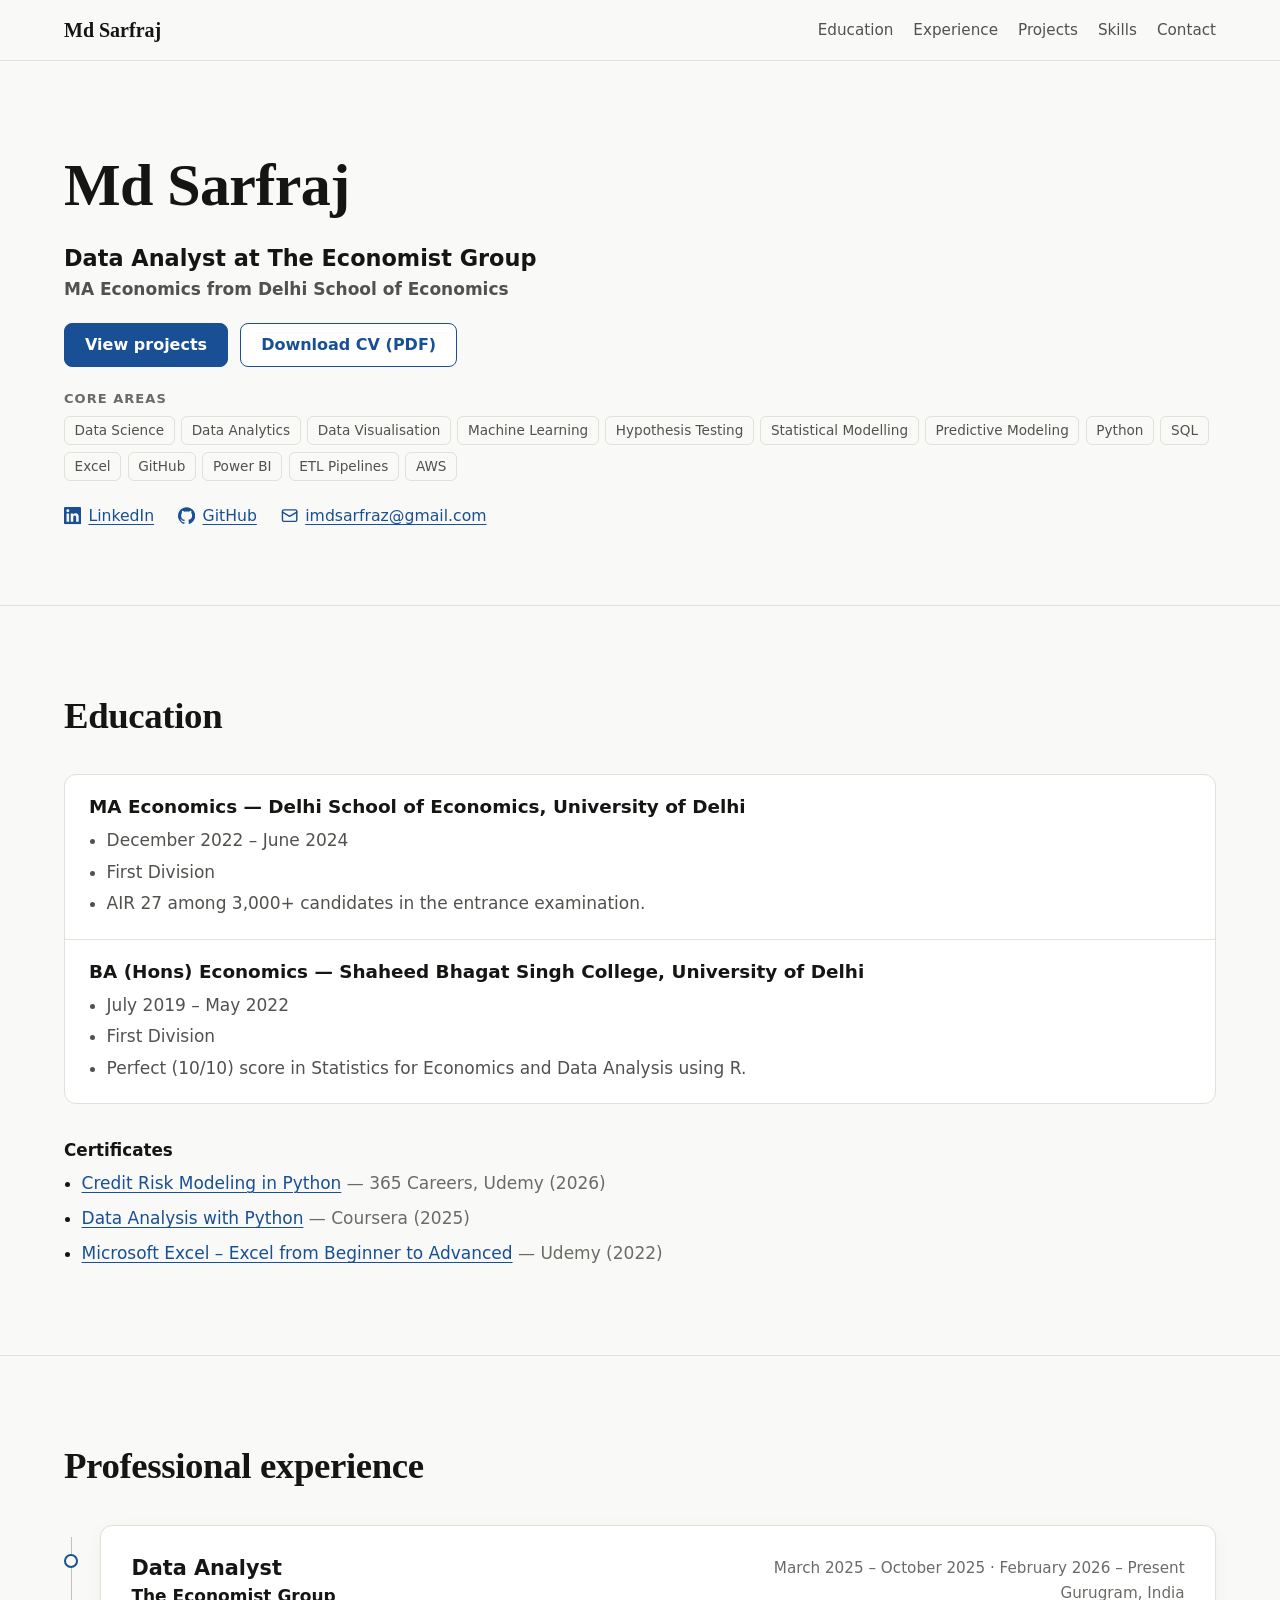
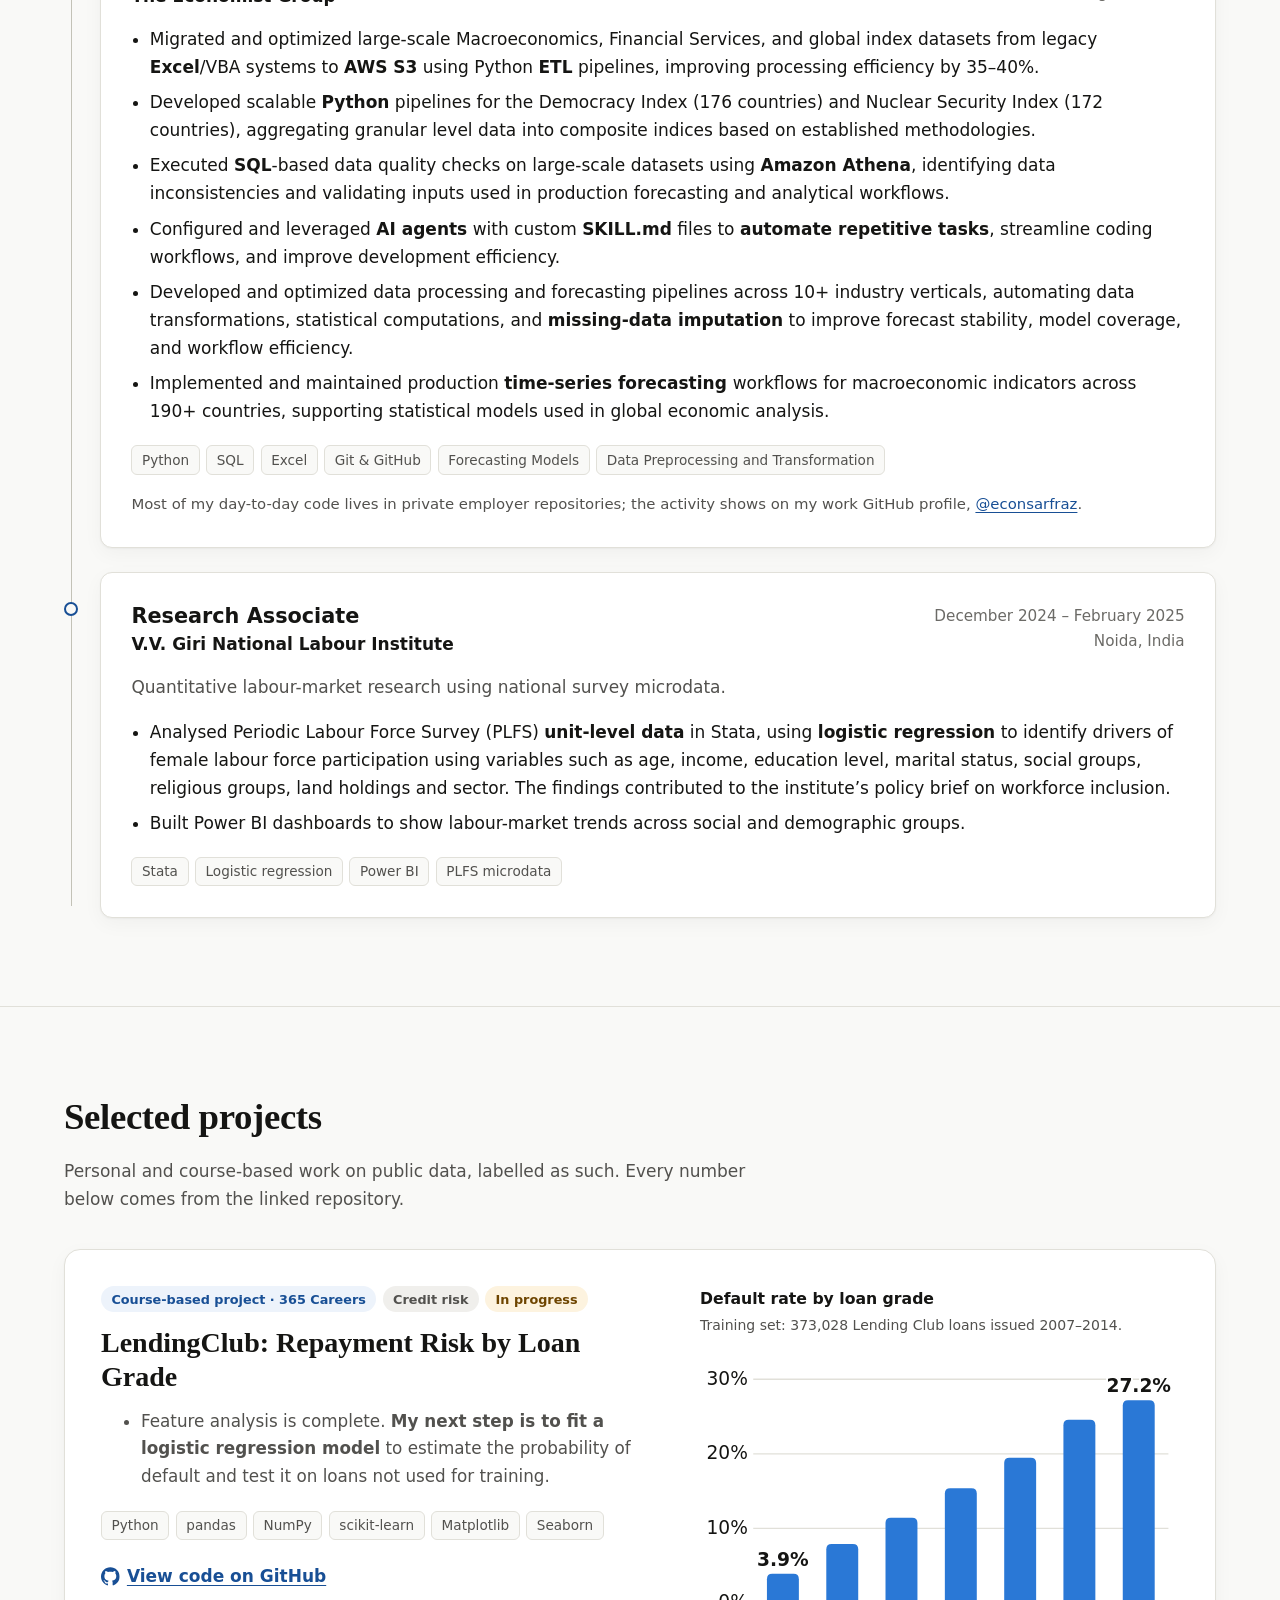
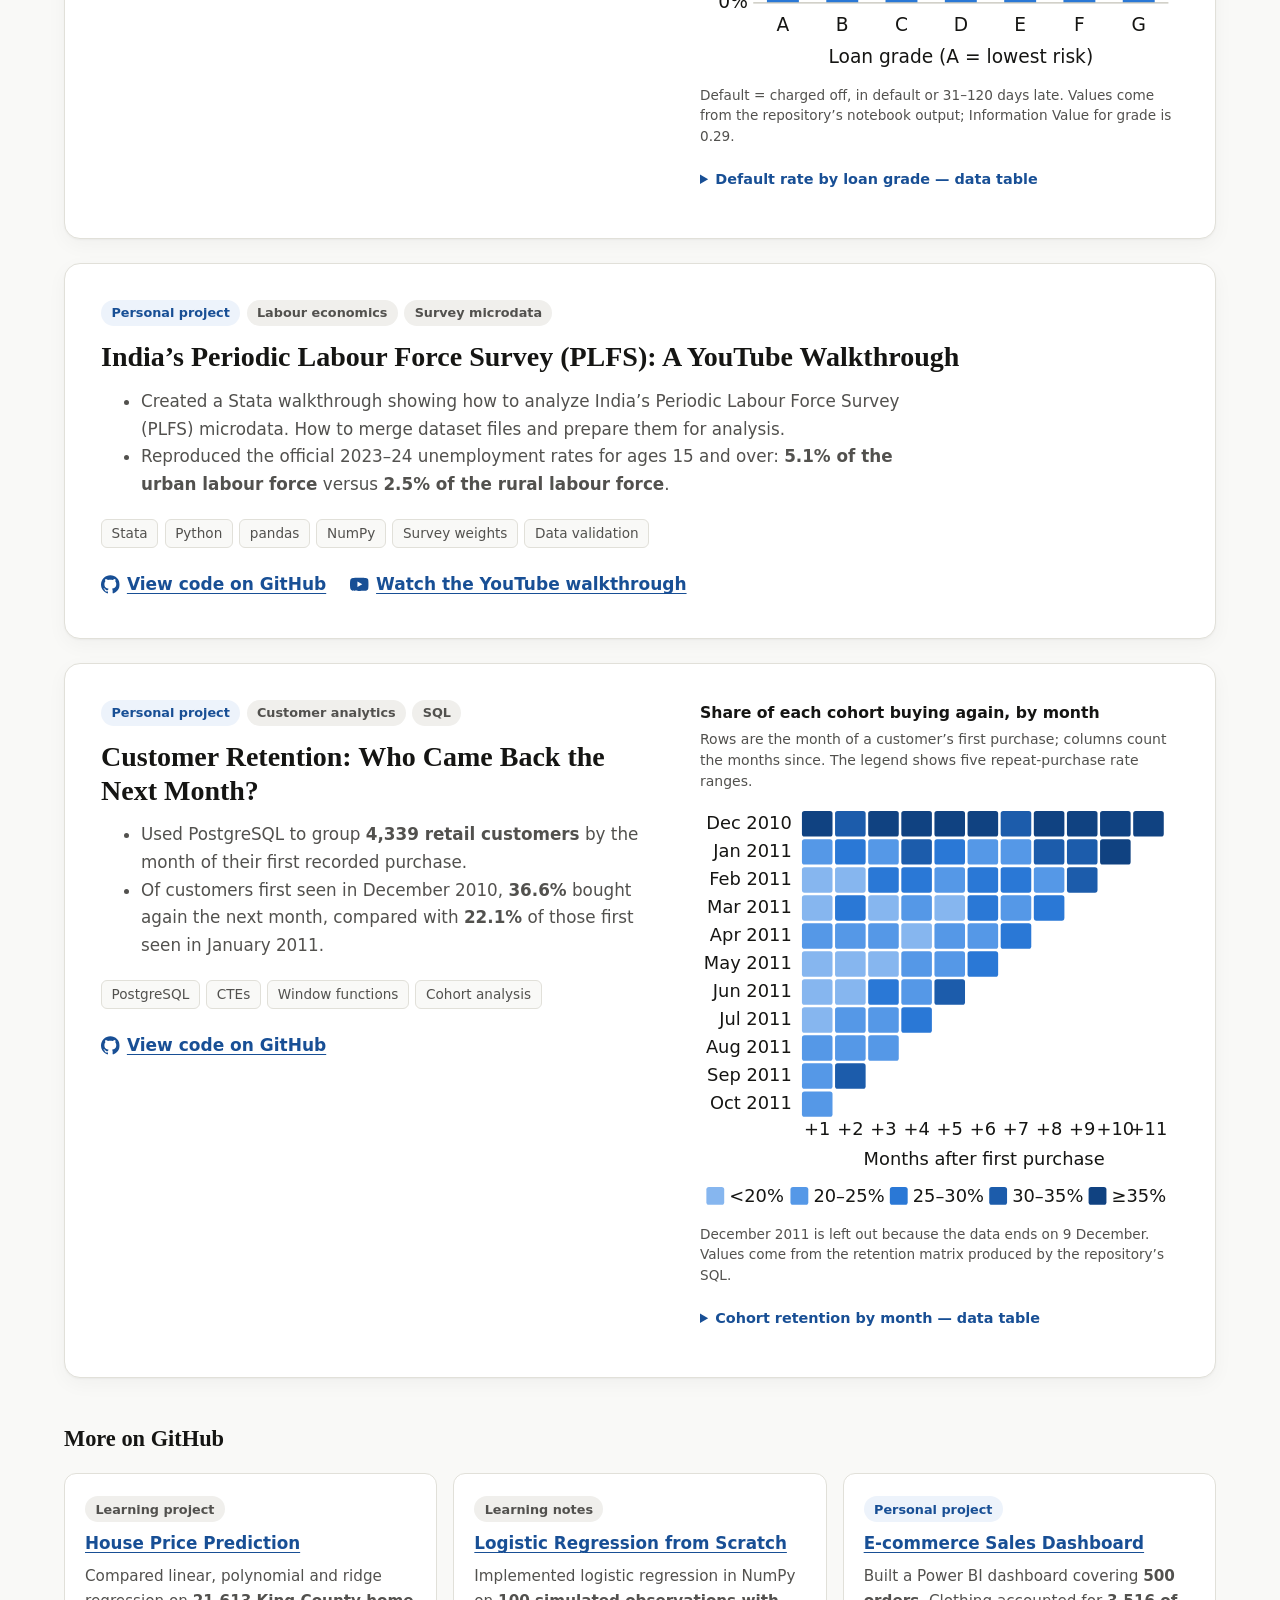
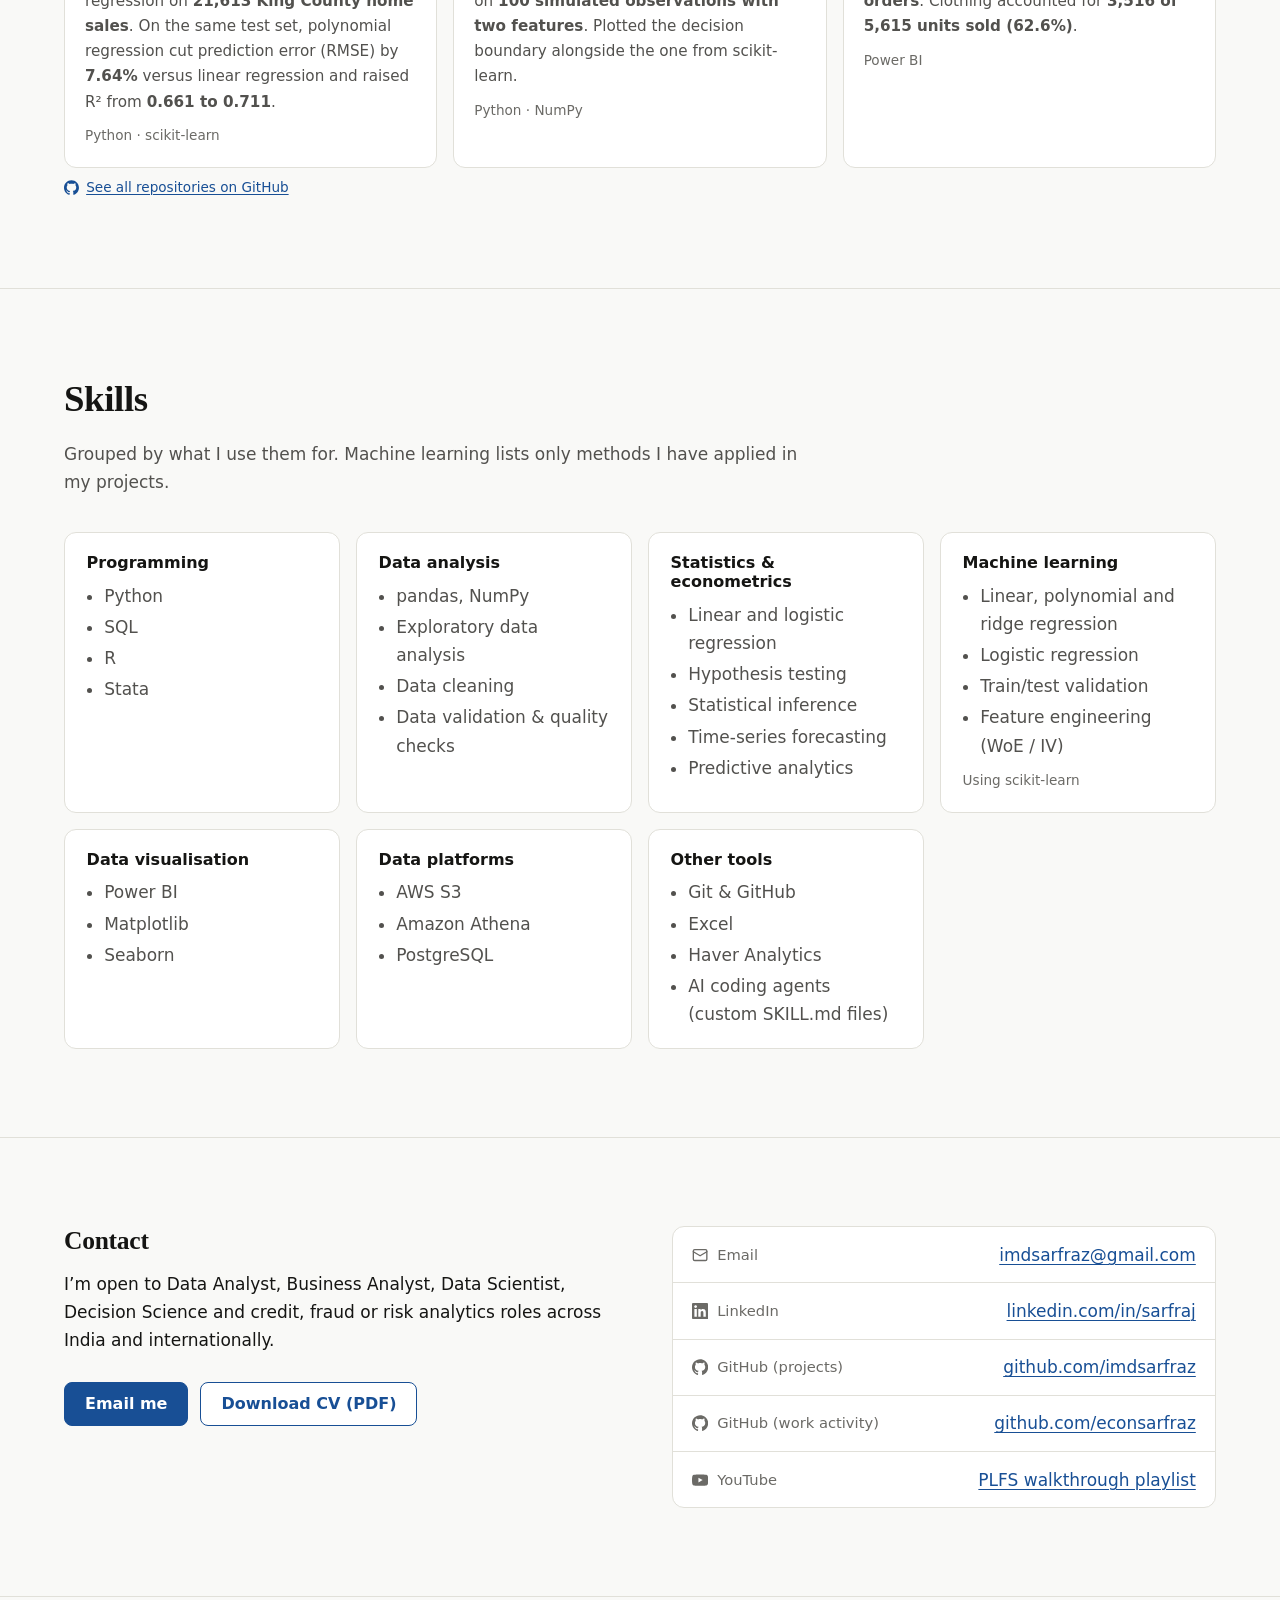
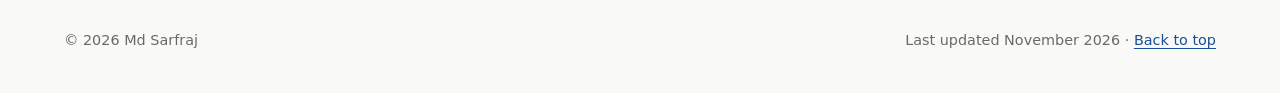
==== index.html @ 4d61b54d "Update the portfolio preview for WhatsApp sharing" ====
<!doctype html>
<html lang="en-IN">
<head>
  <meta charset="utf-8">
  <meta name="viewport" content="width=device-width, initial-scale=1">
  <title>Md Sarfraj — Data Analyst</title>
  <meta name="description" content="Data Analyst at The Economist Group. MA Economics from Delhi School of Economics.">
  <meta name="author" content="Md Sarfraj">
  <link rel="canonical" href="https://imdsarfraz.github.io/">
  <meta name="color-scheme" content="light">
  <meta name="theme-color" content="#f9f9f7">

  <!-- How the page looks when shared on LinkedIn, WhatsApp, etc. -->
  <meta property="og:type" content="profile">
  <meta property="og:site_name" content="Md Sarfraj">
  <meta property="og:title" content="Md Sarfraj — Data Analyst">
  <meta property="og:description" content="Data Analyst at The Economist Group. MA Economics from Delhi School of Economics.">
  <meta property="og:url" content="https://imdsarfraz.github.io/">
  <meta property="og:image" content="https://imdsarfraz.github.io/assets/img/og-image.png?v=2">
  <meta property="og:image:type" content="image/png">
  <meta property="og:image:width" content="1200">
  <meta property="og:image:height" content="630">
  <meta property="og:image:alt" content="Md Sarfraj. Data Analyst at The Economist Group. MA Economics from Delhi School of Economics.">
  <meta property="og:locale" content="en_IN">
  <meta property="profile:first_name" content="Md">
  <meta property="profile:last_name" content="Sarfraj">
  <meta name="twitter:card" content="summary_large_image">

  <link rel="icon" href="favicon.ico" sizes="32x32">
  <link rel="icon" href="assets/img/favicon.svg" type="image/svg+xml">
  <link rel="apple-touch-icon" href="assets/img/apple-touch-icon.png">
  <link rel="stylesheet" href="assets/css/style.css">

  <script type="application/ld+json">
  {
    "@context": "https://schema.org",
    "@type": "Person",
    "name": "Md Sarfraj",
    "url": "https://imdsarfraz.github.io/",
    "image": "https://imdsarfraz.github.io/assets/img/og-image.png?v=2",
    "jobTitle": "Data Analyst",
    "worksFor": { "@type": "Organization", "name": "The Economist Group" },
    "alumniOf": [
      { "@type": "CollegeOrUniversity", "name": "Delhi School of Economics, University of Delhi" },
      { "@type": "CollegeOrUniversity", "name": "Shaheed Bhagat Singh College, University of Delhi" }
    ],
    "email": "mailto:imdsarfraz@gmail.com",
    "sameAs": [
      "https://www.linkedin.com/in/sarfraj/",
      "https://github.com/imdsarfraz",
      "https://github.com/econsarfraz"
    ],
    "knowsAbout": ["Data analytics", "Statistical modelling", "Econometrics", "Time-series forecasting", "Credit risk modelling", "Python", "SQL"]
  }
  </script>
</head>
<body id="top">
  <!-- Icons, drawn once and reused below with <use href="#icon-…">.
       LinkedIn, GitHub and YouTube marks are from Simple Icons (CC0). -->
  <svg class="icon-sprite" aria-hidden="true" focusable="false">
    <symbol id="icon-linkedin" viewBox="0 0 24 24"><path d="M20.447 20.452h-3.554v-5.569c0-1.328-.027-3.037-1.852-3.037-1.853 0-2.136 1.445-2.136 2.939v5.667H9.351V9h3.414v1.561h.046c.477-.9 1.637-1.85 3.37-1.85 3.601 0 4.267 2.37 4.267 5.455v6.286zM5.337 7.433c-1.144 0-2.063-.926-2.063-2.065 0-1.138.92-2.063 2.063-2.063 1.14 0 2.064.925 2.064 2.063 0 1.139-.925 2.065-2.064 2.065zm1.782 13.019H3.555V9h3.564v11.452zM22.225 0H1.771C.792 0 0 .774 0 1.729v20.542C0 23.227.792 24 1.771 24h20.451C23.2 24 24 23.227 24 22.271V1.729C24 .774 23.2 0 22.222 0h.003z"/></symbol>
    <symbol id="icon-github" viewBox="0 0 24 24"><path d="M12 .297c-6.63 0-12 5.373-12 12 0 5.303 3.438 9.8 8.205 11.385.6.113.82-.258.82-.577 0-.285-.01-1.04-.015-2.04-3.338.724-4.042-1.61-4.042-1.61C4.422 18.07 3.633 17.7 3.633 17.7c-1.087-.744.084-.729.084-.729 1.205.084 1.838 1.236 1.838 1.236 1.07 1.835 2.809 1.305 3.495.998.108-.776.417-1.305.76-1.605-2.665-.3-5.466-1.332-5.466-5.93 0-1.31.465-2.38 1.235-3.22-.135-.303-.54-1.523.105-3.176 0 0 1.005-.322 3.3 1.23.96-.267 1.98-.399 3-.405 1.02.006 2.04.138 3 .405 2.28-1.552 3.285-1.23 3.285-1.23.645 1.653.24 2.873.12 3.176.765.84 1.23 1.91 1.23 3.22 0 4.61-2.805 5.625-5.475 5.92.42.36.81 1.096.81 2.22 0 1.606-.015 2.896-.015 3.286 0 .315.21.69.825.57C20.565 22.092 24 17.592 24 12.297c0-6.627-5.373-12-12-12"/></symbol>
    <symbol id="icon-youtube" viewBox="0 0 24 24"><path d="M23.498 6.186a3.016 3.016 0 0 0-2.122-2.136C19.505 3.545 12 3.545 12 3.545s-7.505 0-9.377.505A3.017 3.017 0 0 0 .502 6.186C0 8.07 0 12 0 12s0 3.93.502 5.814a3.016 3.016 0 0 0 2.122 2.136c1.871.505 9.376.505 9.376.505s7.505 0 9.377-.505a3.015 3.015 0 0 0 2.122-2.136C24 15.93 24 12 24 12s0-3.93-.502-5.814zM9.545 15.568V8.432L15.818 12l-6.273 3.568z"/></symbol>
    <symbol id="icon-mail" viewBox="0 0 24 24"><rect x="2" y="4" width="20" height="16" rx="2" fill="none" stroke="currentColor" stroke-width="2"/><path d="m22 7-10 6L2 7" fill="none" stroke="currentColor" stroke-width="2" stroke-linecap="round" stroke-linejoin="round"/></symbol>
  </svg>

  <a class="skip-link" href="#main">Skip to content</a>

  <header class="site-header">
    <div class="container header-inner">
      <a class="brand" href="#top">Md Sarfraj</a>
      <nav class="site-nav" aria-label="Main">
        <ul>
          <li><a href="#education">Education</a></li>
          <li><a href="#experience">Experience</a></li>
          <li><a href="#projects">Projects</a></li>
          <li><a href="#skills">Skills</a></li>
          <li><a href="#contact">Contact</a></li>
        </ul>
      </nav>
    </div>
  </header>

  <main id="main" tabindex="-1">

    <!-- ===================== HOME ===================== -->
    <section class="hero" aria-labelledby="name">
      <div class="container">
        <h1 id="name">Md Sarfraj</h1>
        <p class="lead"><strong>Data Analyst at The Economist Group</strong></p>
        <p class="hero-intro"><strong>MA Economics from Delhi School of Economics</strong></p>

        <div class="actions">
          <a class="btn btn-primary" href="#projects">View projects</a>
          <a class="btn btn-secondary" href="assets/Md_Sarfraj_CV.pdf" download>Download CV (PDF)</a>
        </div>

        <div class="core-areas">
          <h2>Core areas</h2>
          <ul class="tags">
            <li>Data Science</li>
            <li>Data Analytics</li>
            <li>Data Visualisation</li>
            <li>Machine Learning</li>
            <li>Hypothesis Testing</li>
            <li>Statistical Modelling</li>
            <li>Predictive Modeling</li>
            <li>Python</li>
            <li>SQL</li>
            <li>Excel</li>
            <li>GitHub</li>
            <li>Power BI</li>
            <li>ETL Pipelines</li>
            <li>AWS</li>
          </ul>
        </div>

        <ul class="profile-links" aria-label="Profiles">
          <li><a class="icon-link" href="https://www.linkedin.com/in/sarfraj/"><svg class="icon" aria-hidden="true" focusable="false"><use href="#icon-linkedin"></use></svg>LinkedIn</a></li>
          <li><a class="icon-link" href="https://github.com/imdsarfraz"><svg class="icon" aria-hidden="true" focusable="false"><use href="#icon-github"></use></svg>GitHub</a></li>
          <li><a class="icon-link" href="mailto:imdsarfraz@gmail.com"><svg class="icon" aria-hidden="true" focusable="false"><use href="#icon-mail"></use></svg>imdsarfraz@gmail.com</a></li>
        </ul>
      </div>
    </section>
    <!-- ===================== EDUCATION ===================== -->
    <section class="section" id="education" aria-labelledby="education-title">
      <div class="container">
        <div class="section-head">
          <h2 id="education-title">Education</h2>
        </div>
        <div class="edu-list">
          <article class="edu">
            <h3>MA Economics — Delhi School of Economics, University of Delhi</h3>
            <ul class="edu-facts">
              <li>December 2022 – June 2024</li>
              <li>First Division</li>
              <li>AIR 27 among 3,000+ candidates in the entrance examination.</li>
            </ul>
          </article>
          <article class="edu">
            <h3>BA (Hons) Economics — Shaheed Bhagat Singh College, University of Delhi</h3>
            <ul class="edu-facts">
              <li>July 2019 – May 2022</li>
              <li>First Division</li>
              <li>Perfect (10/10) score in Statistics for Economics and Data Analysis using R.</li>
            </ul>
          </article>
        </div>

        <div class="certificates">
          <h3>Certificates</h3>
          <ul>
            <li><a href="https://www.udemy.com/certificate/UC-a86d68d9-a271-4f0f-9e90-acd6043f9d5c/">Credit Risk Modeling in Python</a> <span class="muted">— 365 Careers, Udemy (2026)</span></li>
            <li><a href="https://www.coursera.org/account/accomplishments/verify/TQ1RG9BPW68H">Data Analysis with Python</a> <span class="muted">— Coursera (2025)</span></li>
            <li><a href="https://www.udemy.com/certificate/UC-3d976d5c-0c28-420e-8366-68feacfcba5a/">Microsoft Excel – Excel from Beginner to Advanced</a> <span class="muted">— Udemy (2022)</span></li>
          </ul>
        </div>
      </div>
    </section>

    <!-- ===================== EXPERIENCE ===================== -->
    <section class="section" id="experience" aria-labelledby="experience-title">
      <div class="container">
        <div class="section-head">
          <h2 id="experience-title">Professional experience</h2>
        </div>

        <ol class="timeline">
          <li class="role">
            <article class="role-card">
              <div class="role-head">
                <div>
                  <h3>Data Analyst</h3>
                  <p class="role-org">The Economist Group</p>
                </div>
                <p class="role-when">March 2025 – October 2025 · February 2026 – Present<br>Gurugram, India</p>
              </div>
              <ul class="points">
               <li>Migrated and optimized large-scale Macroeconomics, Financial Services, and global index datasets from legacy <strong>Excel</strong>/VBA systems to <strong>AWS S3</strong> using Python <strong>ETL</strong> pipelines, improving processing efficiency by 35–40%.</li>
                <li>Developed scalable <strong>Python</strong> pipelines for the Democracy Index (176 countries) and Nuclear Security Index (172 countries), aggregating granular level data into composite indices based on established methodologies.</li>
                <li>Executed <strong>SQL</strong>-based data quality checks on large-scale datasets using <strong>Amazon Athena</strong>, identifying data inconsistencies and validating inputs used in production forecasting and analytical workflows.</li>
                <li>Configured and leveraged <strong>AI agents</strong> with custom <strong>SKILL.md</strong> files to <strong>automate repetitive tasks</strong>, streamline coding workflows, and improve development efficiency.</li>
                <li>Developed and optimized data processing and forecasting pipelines across 10+ industry verticals, automating data transformations, statistical computations, and <strong>missing-data imputation</strong> to improve forecast stability, model coverage, and workflow efficiency.</li>          
                <li>Implemented and maintained production <strong>time-series forecasting </strong> workflows for macroeconomic indicators across 190+ countries, supporting statistical models used in global economic analysis.</li>
              </ul>
              <ul class="tags" aria-label="Tools used">
                <li>Python</li>
                <li>SQL</li>
                <li>Excel</li>
                <li>Git &amp; GitHub</li>
                <li>Forecasting Models</li>
                <li>Data Preprocessing and Transformation</li>
              </ul>
              <p class="role-note">Most of my day-to-day code lives in private employer repositories; the activity shows on my work GitHub profile, <a href="https://github.com/econsarfraz">@econsarfraz</a>.</p>
            </article>
          </li>

          <li class="role">
            <article class="role-card">
              <div class="role-head">
                <div>
                  <h3>Research Associate</h3>
                  <p class="role-org">V.V. Giri National Labour Institute</p>
                </div>
                <p class="role-when">December 2024 – February 2025<br>Noida, India</p>
              </div>
              <p class="role-summary">Quantitative labour-market research using national survey microdata.</p>
              <ul class="points">
                <li>Analysed Periodic Labour Force Survey (PLFS) <strong>unit-level data</strong> in Stata, using <strong>logistic regression</strong> to identify drivers of female labour force participation using variables such as age, income, education level, marital status, social groups, religious groups, land holdings and sector. The findings contributed to the institute’s policy brief on workforce inclusion.</li>
                <li>Built Power BI dashboards to show labour-market trends across social and demographic groups.</li>
              </ul>
              <ul class="tags" aria-label="Tools used">
                <li>Stata</li>
                <li>Logistic regression</li>
                <li>Power BI</li>
                <li>PLFS microdata</li>
              </ul>
            </article>
          </li>
        </ol>
      </div>
    </section>

    <!-- ===================== PROJECTS ===================== -->
    <section class="section" id="projects" aria-labelledby="projects-title">
      <div class="container">
        <div class="section-head">
          <h2 id="projects-title">Selected projects</h2>
          <p>Personal and course-based work on public data, labelled as such. Every number below comes from the linked repository.</p>
        </div>

        <article class="project" aria-labelledby="p-credit">
          <div>
            <ul class="badges">
              <li class="badge">Course-based project · 365 Careers</li>
              <li class="badge badge-neutral">Credit risk</li>
              <li class="badge badge-progress">In progress</li>
            </ul>
            <h3 id="p-credit">LendingClub: Repayment Risk by Loan Grade</h3>
            <ul class="project-summary">
              <li>Feature analysis is complete. <strong>My next step is to fit a logistic regression model</strong> to estimate the probability of default and test it on loans not used for training.</li>
            </ul>
            <ul class="tags" aria-label="Tools used">
              <li>Python</li>
              <li>pandas</li>
              <li>NumPy</li>
              <li>scikit-learn</li>
              <li>Matplotlib</li>
              <li>Seaborn</li>
            </ul>
            <ul class="project-links">
              <li><a class="icon-link" href="https://github.com/imdsarfraz/Credit-Risk-Modeling"><svg class="icon" aria-hidden="true" focusable="false"><use href="#icon-github"></use></svg>View code on GitHub</a></li>
            </ul>
          </div>
          <div class="project-visual">
            <!-- chart:credit:start -->
            <figure class="chart credit-chart">
              <figcaption>
                <p class="chart-title" id="credit-chart-label">Default rate by loan grade</p>
                <p class="chart-sub">Training set: 373,028 Lending Club loans issued 2007–2014.</p>
                <p class="chart-hint">Scroll sideways to see the full chart, or open the data table.</p>
              </figcaption>
              <div class="chart-scroll" role="region" aria-labelledby="credit-chart-label" tabindex="0">
            <svg viewBox="0 0 360 244" role="img" aria-labelledby="credit-svg-title" aria-describedby="credit-svg-desc">
              <title id="credit-svg-title">Default rate by loan grade</title>
              <desc id="credit-svg-desc">Bar chart of 373,028 training-set loans: the default rate rises steadily from 3.9 percent for grade A to 27.2 percent for grade G. Full values are in the data table.</desc>
              <line class="grid" x1="40" x2="352" y1="134" y2="134"/>
              <line class="grid" x1="40" x2="352" y1="78" y2="78"/>
              <line class="grid" x1="40" x2="352" y1="22" y2="22"/>
              <text class="tick" x="36" y="194" text-anchor="end">0%</text>
              <text class="tick" x="36" y="138" text-anchor="end">10%</text>
              <text class="tick" x="36" y="82" text-anchor="end">20%</text>
              <text class="tick" x="36" y="26" text-anchor="end">30%</text>
              <g class="bar-group">
                <title>Grade A: 3.9% default rate (59,759 loans)</title>
                <rect class="hit" x="40.0" y="22" width="44.6" height="168"/>
                <path class="bar" d="M50.3,190 V172.2 Q50.3,168.2 54.3,168.2 H70.3 Q74.3,168.2 74.3,172.2 V190 Z" fill="#2a78d6"/>
              </g>
              <text class="value-label" x="62.3" y="162.2" text-anchor="middle">3.9%</text>
              <text class="tick" x="62.3" y="211" text-anchor="middle">A</text>
              <g class="bar-group">
                <title>Grade B: 7.9% default rate (109,730 loans)</title>
                <rect class="hit" x="84.6" y="22" width="44.6" height="168"/>
                <path class="bar" d="M94.9,190 V149.8 Q94.9,145.8 98.9,145.8 H114.9 Q118.9,145.8 118.9,149.8 V190 Z" fill="#2a78d6"/>
              </g>
              <text class="tick" x="106.9" y="211" text-anchor="middle">B</text>
              <g class="bar-group">
                <title>Grade C: 11.4% default rate (100,245 loans)</title>
                <rect class="hit" x="129.1" y="22" width="44.6" height="168"/>
                <path class="bar" d="M139.4,190 V130.0 Q139.4,126.0 143.4,126.0 H159.4 Q163.4,126.0 163.4,130.0 V190 Z" fill="#2a78d6"/>
              </g>
              <text class="tick" x="151.4" y="211" text-anchor="middle">C</text>
              <g class="bar-group">
                <title>Grade D: 15.4% default rate (61,498 loans)</title>
                <rect class="hit" x="173.7" y="22" width="44.6" height="168"/>
                <path class="bar" d="M184.0,190 V107.9 Q184.0,103.9 188.0,103.9 H204.0 Q208.0,103.9 208.0,107.9 V190 Z" fill="#2a78d6"/>
              </g>
              <text class="tick" x="196.0" y="211" text-anchor="middle">D</text>
              <g class="bar-group">
                <title>Grade E: 19.5% default rate (28,612 loans)</title>
                <rect class="hit" x="218.3" y="22" width="44.6" height="168"/>
                <path class="bar" d="M228.6,190 V84.9 Q228.6,80.9 232.6,80.9 H248.6 Q252.6,80.9 252.6,84.9 V190 Z" fill="#2a78d6"/>
              </g>
              <text class="tick" x="240.6" y="211" text-anchor="middle">E</text>
              <g class="bar-group">
                <title>Grade F: 24.6% default rate (10,530 loans)</title>
                <rect class="hit" x="262.9" y="22" width="44.6" height="168"/>
                <path class="bar" d="M273.1,190 V56.5 Q273.1,52.5 277.1,52.5 H293.1 Q297.1,52.5 297.1,56.5 V190 Z" fill="#2a78d6"/>
              </g>
              <text class="tick" x="285.1" y="211" text-anchor="middle">F</text>
              <g class="bar-group">
                <title>Grade G: 27.2% default rate (2,654 loans)</title>
                <rect class="hit" x="307.4" y="22" width="44.6" height="168"/>
                <path class="bar" d="M317.7,190 V41.7 Q317.7,37.7 321.7,37.7 H337.7 Q341.7,37.7 341.7,41.7 V190 Z" fill="#2a78d6"/>
              </g>
              <text class="value-label" x="329.7" y="31.7" text-anchor="middle">27.2%</text>
              <text class="tick" x="329.7" y="211" text-anchor="middle">G</text>
              <line class="baseline" x1="40" x2="352" y1="190" y2="190"/>
              <text class="axis-title" x="196" y="235" text-anchor="middle">Loan grade (A = lowest risk)</text>
            </svg>
              </div>
              <p class="chart-note">Default = charged off, in default or 31–120 days late. Values come from the repository’s notebook output; Information Value for grade is 0.29.</p>
              <details class="data-table">
                <summary>Default rate by loan grade — data table</summary>
                <div class="table-scroll" role="region" aria-label="Default rate by grade data" tabindex="0">
            <table>
            <caption>Training set, Lending Club loans issued 2007–2014</caption>
            <thead><tr><th scope="col">Grade</th><th scope="col">Loans</th><th scope="col">Defaults</th><th scope="col">Default rate</th><th scope="col">WoE</th></tr></thead>
            <tbody>
            <tr><th scope="row">A</th><td>59,759</td><td>2,328</td><td>3.9%</td><td>+1.108</td></tr>
            <tr><th scope="row">B</th><td>109,730</td><td>8,667</td><td>7.9%</td><td>+0.358</td></tr>
            <tr><th scope="row">C</th><td>100,245</td><td>11,451</td><td>11.4%</td><td>-0.050</td></tr>
            <tr><th scope="row">D</th><td>61,498</td><td>9,452</td><td>15.4%</td><td>-0.392</td></tr>
            <tr><th scope="row">E</th><td>28,612</td><td>5,572</td><td>19.5%</td><td>-0.678</td></tr>
            <tr><th scope="row">F</th><td>10,530</td><td>2,586</td><td>24.6%</td><td>-0.975</td></tr>
            <tr><th scope="row">G</th><td>2,654</td><td>722</td><td>27.2%</td><td>-1.113</td></tr>
            </tbody>
            </table>
                </div>
              </details>
            </figure>
            <!-- chart:credit:end -->
          </div>
        </article>

        <article class="project project--text" aria-labelledby="p-plfs">
          <div>
            <ul class="badges">
              <li class="badge">Personal project</li>
              <li class="badge badge-neutral">Labour economics</li>
              <li class="badge badge-neutral">Survey microdata</li>
            </ul>
            <h3 id="p-plfs">India’s Periodic Labour Force Survey (PLFS): A YouTube Walkthrough</h3>
            <ul class="project-summary">
              <li>Created a Stata walkthrough showing how to analyze India’s Periodic Labour Force Survey (PLFS) microdata. How to merge dataset files and prepare them for analysis.</li>
              <li>Reproduced the official 2023–24 unemployment rates for ages 15 and over: <strong>5.1% of the urban labour force</strong> versus <strong>2.5% of the rural labour force</strong>.</li>
            </ul>
            <ul class="tags" aria-label="Tools used">
              <li>Stata</li>
              <li>Python</li>
              <li>pandas</li>
              <li>NumPy</li>
              <li>Survey weights</li>
              <li>Data validation</li>
            </ul>
            <ul class="project-links">
              <li><a class="icon-link" href="https://github.com/imdsarfraz/PLFS-Data"><svg class="icon" aria-hidden="true" focusable="false"><use href="#icon-github"></use></svg>View code on GitHub</a></li>
              <li><a class="icon-link" href="https://www.youtube.com/playlist?list=PLDu9RPLRPcu8mvEVE5bkuqI4lxLd6vlQ1"><svg class="icon" aria-hidden="true" focusable="false"><use href="#icon-youtube"></use></svg>Watch the YouTube walkthrough</a></li>
            </ul>
          </div>
        </article>

        <article class="project" aria-labelledby="p-cohort">
          <div>
            <ul class="badges">
              <li class="badge">Personal project</li>
              <li class="badge badge-neutral">Customer analytics</li>
              <li class="badge badge-neutral">SQL</li>
            </ul>
            <h3 id="p-cohort">Customer Retention: Who Came Back the Next Month?</h3>
            <ul class="project-summary">
              <li>Used PostgreSQL to group <strong>4,339 retail customers</strong> by the month of their first recorded purchase.</li>
              <li>Of customers first seen in December 2010, <strong>36.6%</strong> bought again the next month, compared with <strong>22.1%</strong> of those first seen in January 2011.</li>
            </ul>
            <ul class="tags" aria-label="Tools used">
              <li>PostgreSQL</li>
              <li>CTEs</li>
              <li>Window functions</li>
              <li>Cohort analysis</li>
            </ul>
            <ul class="project-links">
              <li><a class="icon-link" href="https://github.com/imdsarfraz/Cohort-Retention-Analysis"><svg class="icon" aria-hidden="true" focusable="false"><use href="#icon-github"></use></svg>View code on GitHub</a></li>
            </ul>
          </div>
          <div class="project-visual">
            <!-- chart:cohort:start -->
            <figure class="chart retention-chart">
              <figcaption>
                <p class="chart-title" id="cohort-chart-label">Share of each cohort buying again, by month</p>
                <p class="chart-sub">Rows are the month of a customer’s first purchase; columns count the months since. The legend shows five repeat-purchase rate ranges.</p>
                <p class="chart-hint">Scroll sideways to see the full chart, or open the data table.</p>
              </figcaption>
              <div class="chart-scroll" role="region" aria-labelledby="cohort-chart-label" tabindex="0">
            <svg viewBox="-22 0 376 320" role="img" aria-labelledby="cohort-svg-title" aria-describedby="cohort-svg-desc">
              <title id="cohort-svg-title">Monthly repeat-purchase rate by customer cohort</title>
              <desc id="cohort-svg-desc">Heatmap of 11 monthly customer cohorts, December 2010 to October 2011, showing the share of each cohort that bought again 1 to 11 months after their first purchase. The December 2010 cohort had the highest retention, at 32 to 40 percent in most months and 50 percent in November 2011; cohorts that joined in 2011 mostly sit between 15 and 30 percent. Full values are in the data table.</desc>
              <defs>
                <pattern id="cohort-dots" width="6" height="6" patternUnits="userSpaceOnUse">
                  <circle cx="3" cy="3" r="1.3" fill="CanvasText"/>
                </pattern>
                <pattern id="cohort-stripes" width="6" height="6" patternUnits="userSpaceOnUse">
                  <path d="M-1 1L1 -1 M0 6L6 0 M5 7L7 5" fill="none" stroke="CanvasText" stroke-width="1.5"/>
                </pattern>
                <pattern id="cohort-crosshatch" width="6" height="6" patternUnits="userSpaceOnUse">
                  <path d="M0 1H6 M1 0V6" fill="none" stroke="CanvasText" stroke-width="1.5"/>
                </pattern>
              </defs>
              <text class="tick" x="50" y="18" text-anchor="end">Dec 2010</text>
              <rect class="cell" x="58" y="4" width="24" height="20" rx="2" fill="#104281"><title>Dec 2010 cohort, 1 month after first purchase: 36.6% bought again</title></rect>
              <rect class="cell" x="84" y="4" width="24" height="20" rx="2" fill="#1c5cab"><title>Dec 2010 cohort, 2 months after first purchase: 32.3% bought again</title></rect>
              <rect class="cell" x="110" y="4" width="24" height="20" rx="2" fill="#104281"><title>Dec 2010 cohort, 3 months after first purchase: 38.4% bought again</title></rect>
              <rect class="cell" x="136" y="4" width="24" height="20" rx="2" fill="#104281"><title>Dec 2010 cohort, 4 months after first purchase: 36.3% bought again</title></rect>
              <rect class="cell" x="162" y="4" width="24" height="20" rx="2" fill="#104281"><title>Dec 2010 cohort, 5 months after first purchase: 39.8% bought again</title></rect>
              <rect class="cell" x="188" y="4" width="24" height="20" rx="2" fill="#104281"><title>Dec 2010 cohort, 6 months after first purchase: 36.3% bought again</title></rect>
              <rect class="cell" x="214" y="4" width="24" height="20" rx="2" fill="#1c5cab"><title>Dec 2010 cohort, 7 months after first purchase: 34.9% bought again</title></rect>
              <rect class="cell" x="240" y="4" width="24" height="20" rx="2" fill="#104281"><title>Dec 2010 cohort, 8 months after first purchase: 35.4% bought again</title></rect>
              <rect class="cell" x="266" y="4" width="24" height="20" rx="2" fill="#104281"><title>Dec 2010 cohort, 9 months after first purchase: 39.5% bought again</title></rect>
              <rect class="cell" x="292" y="4" width="24" height="20" rx="2" fill="#104281"><title>Dec 2010 cohort, 10 months after first purchase: 37.4% bought again</title></rect>
              <rect class="cell" x="318" y="4" width="24" height="20" rx="2" fill="#104281"><title>Dec 2010 cohort, 11 months after first purchase: 50.3% bought again</title></rect>
              <text class="tick" x="50" y="40" text-anchor="end">Jan 2011</text>
              <rect class="cell" x="58" y="26" width="24" height="20" rx="2" fill="#5598e7"><title>Jan 2011 cohort, 1 month after first purchase: 22.1% bought again</title></rect>
              <rect class="cell" x="84" y="26" width="24" height="20" rx="2" fill="#2a78d6"><title>Jan 2011 cohort, 2 months after first purchase: 26.6% bought again</title></rect>
              <rect class="cell" x="110" y="26" width="24" height="20" rx="2" fill="#5598e7"><title>Jan 2011 cohort, 3 months after first purchase: 23.0% bought again</title></rect>
              <rect class="cell" x="136" y="26" width="24" height="20" rx="2" fill="#1c5cab"><title>Jan 2011 cohort, 4 months after first purchase: 32.1% bought again</title></rect>
              <rect class="cell" x="162" y="26" width="24" height="20" rx="2" fill="#2a78d6"><title>Jan 2011 cohort, 5 months after first purchase: 28.8% bought again</title></rect>
              <rect class="cell" x="188" y="26" width="24" height="20" rx="2" fill="#5598e7"><title>Jan 2011 cohort, 6 months after first purchase: 24.7% bought again</title></rect>
              <rect class="cell" x="214" y="26" width="24" height="20" rx="2" fill="#5598e7"><title>Jan 2011 cohort, 7 months after first purchase: 24.2% bought again</title></rect>
              <rect class="cell" x="240" y="26" width="24" height="20" rx="2" fill="#1c5cab"><title>Jan 2011 cohort, 8 months after first purchase: 30.0% bought again</title></rect>
              <rect class="cell" x="266" y="26" width="24" height="20" rx="2" fill="#1c5cab"><title>Jan 2011 cohort, 9 months after first purchase: 32.6% bought again</title></rect>
              <rect class="cell" x="292" y="26" width="24" height="20" rx="2" fill="#104281"><title>Jan 2011 cohort, 10 months after first purchase: 36.5% bought again</title></rect>
              <text class="tick" x="50" y="62" text-anchor="end">Feb 2011</text>
              <rect class="cell" x="58" y="48" width="24" height="20" rx="2" fill="#86b6ef"><title>Feb 2011 cohort, 1 month after first purchase: 18.7% bought again</title></rect>
              <rect class="cell" x="84" y="48" width="24" height="20" rx="2" fill="#86b6ef"><title>Feb 2011 cohort, 2 months after first purchase: 18.7% bought again</title></rect>
              <rect class="cell" x="110" y="48" width="24" height="20" rx="2" fill="#2a78d6"><title>Feb 2011 cohort, 3 months after first purchase: 28.4% bought again</title></rect>
              <rect class="cell" x="136" y="48" width="24" height="20" rx="2" fill="#2a78d6"><title>Feb 2011 cohort, 4 months after first purchase: 27.1% bought again</title></rect>
              <rect class="cell" x="162" y="48" width="24" height="20" rx="2" fill="#5598e7"><title>Feb 2011 cohort, 5 months after first purchase: 24.7% bought again</title></rect>
              <rect class="cell" x="188" y="48" width="24" height="20" rx="2" fill="#2a78d6"><title>Feb 2011 cohort, 6 months after first purchase: 25.3% bought again</title></rect>
              <rect class="cell" x="214" y="48" width="24" height="20" rx="2" fill="#2a78d6"><title>Feb 2011 cohort, 7 months after first purchase: 27.9% bought again</title></rect>
              <rect class="cell" x="240" y="48" width="24" height="20" rx="2" fill="#5598e7"><title>Feb 2011 cohort, 8 months after first purchase: 24.7% bought again</title></rect>
              <rect class="cell" x="266" y="48" width="24" height="20" rx="2" fill="#1c5cab"><title>Feb 2011 cohort, 9 months after first purchase: 30.5% bought again</title></rect>
              <text class="tick" x="50" y="84" text-anchor="end">Mar 2011</text>
              <rect class="cell" x="58" y="70" width="24" height="20" rx="2" fill="#86b6ef"><title>Mar 2011 cohort, 1 month after first purchase: 15.0% bought again</title></rect>
              <rect class="cell" x="84" y="70" width="24" height="20" rx="2" fill="#2a78d6"><title>Mar 2011 cohort, 2 months after first purchase: 25.2% bought again</title></rect>
              <rect class="cell" x="110" y="70" width="24" height="20" rx="2" fill="#86b6ef"><title>Mar 2011 cohort, 3 months after first purchase: 19.9% bought again</title></rect>
              <rect class="cell" x="136" y="70" width="24" height="20" rx="2" fill="#5598e7"><title>Mar 2011 cohort, 4 months after first purchase: 22.3% bought again</title></rect>
              <rect class="cell" x="162" y="70" width="24" height="20" rx="2" fill="#86b6ef"><title>Mar 2011 cohort, 5 months after first purchase: 16.8% bought again</title></rect>
              <rect class="cell" x="188" y="70" width="24" height="20" rx="2" fill="#2a78d6"><title>Mar 2011 cohort, 6 months after first purchase: 26.8% bought again</title></rect>
              <rect class="cell" x="214" y="70" width="24" height="20" rx="2" fill="#5598e7"><title>Mar 2011 cohort, 7 months after first purchase: 23.0% bought again</title></rect>
              <rect class="cell" x="240" y="70" width="24" height="20" rx="2" fill="#2a78d6"><title>Mar 2011 cohort, 8 months after first purchase: 27.9% bought again</title></rect>
              <text class="tick" x="50" y="106" text-anchor="end">Apr 2011</text>
              <rect class="cell" x="58" y="92" width="24" height="20" rx="2" fill="#5598e7"><title>Apr 2011 cohort, 1 month after first purchase: 21.3% bought again</title></rect>
              <rect class="cell" x="84" y="92" width="24" height="20" rx="2" fill="#5598e7"><title>Apr 2011 cohort, 2 months after first purchase: 20.3% bought again</title></rect>
              <rect class="cell" x="110" y="92" width="24" height="20" rx="2" fill="#5598e7"><title>Apr 2011 cohort, 3 months after first purchase: 21.0% bought again</title></rect>
              <rect class="cell" x="136" y="92" width="24" height="20" rx="2" fill="#86b6ef"><title>Apr 2011 cohort, 4 months after first purchase: 19.7% bought again</title></rect>
              <rect class="cell" x="162" y="92" width="24" height="20" rx="2" fill="#5598e7"><title>Apr 2011 cohort, 5 months after first purchase: 22.7% bought again</title></rect>
              <rect class="cell" x="188" y="92" width="24" height="20" rx="2" fill="#5598e7"><title>Apr 2011 cohort, 6 months after first purchase: 21.7% bought again</title></rect>
              <rect class="cell" x="214" y="92" width="24" height="20" rx="2" fill="#2a78d6"><title>Apr 2011 cohort, 7 months after first purchase: 26.0% bought again</title></rect>
              <text class="tick" x="50" y="128" text-anchor="end">May 2011</text>
              <rect class="cell" x="58" y="114" width="24" height="20" rx="2" fill="#86b6ef"><title>May 2011 cohort, 1 month after first purchase: 19.0% bought again</title></rect>
              <rect class="cell" x="84" y="114" width="24" height="20" rx="2" fill="#86b6ef"><title>May 2011 cohort, 2 months after first purchase: 17.3% bought again</title></rect>
              <rect class="cell" x="110" y="114" width="24" height="20" rx="2" fill="#86b6ef"><title>May 2011 cohort, 3 months after first purchase: 17.3% bought again</title></rect>
              <rect class="cell" x="136" y="114" width="24" height="20" rx="2" fill="#5598e7"><title>May 2011 cohort, 4 months after first purchase: 20.8% bought again</title></rect>
              <rect class="cell" x="162" y="114" width="24" height="20" rx="2" fill="#5598e7"><title>May 2011 cohort, 5 months after first purchase: 23.2% bought again</title></rect>
              <rect class="cell" x="188" y="114" width="24" height="20" rx="2" fill="#2a78d6"><title>May 2011 cohort, 6 months after first purchase: 26.4% bought again</title></rect>
              <text class="tick" x="50" y="150" text-anchor="end">Jun 2011</text>
              <rect class="cell" x="58" y="136" width="24" height="20" rx="2" fill="#86b6ef"><title>Jun 2011 cohort, 1 month after first purchase: 17.4% bought again</title></rect>
              <rect class="cell" x="84" y="136" width="24" height="20" rx="2" fill="#86b6ef"><title>Jun 2011 cohort, 2 months after first purchase: 15.7% bought again</title></rect>
              <rect class="cell" x="110" y="136" width="24" height="20" rx="2" fill="#2a78d6"><title>Jun 2011 cohort, 3 months after first purchase: 26.4% bought again</title></rect>
              <rect class="cell" x="136" y="136" width="24" height="20" rx="2" fill="#5598e7"><title>Jun 2011 cohort, 4 months after first purchase: 23.1% bought again</title></rect>
              <rect class="cell" x="162" y="136" width="24" height="20" rx="2" fill="#1c5cab"><title>Jun 2011 cohort, 5 months after first purchase: 33.5% bought again</title></rect>
              <text class="tick" x="50" y="172" text-anchor="end">Jul 2011</text>
              <rect class="cell" x="58" y="158" width="24" height="20" rx="2" fill="#86b6ef"><title>Jul 2011 cohort, 1 month after first purchase: 18.1% bought again</title></rect>
              <rect class="cell" x="84" y="158" width="24" height="20" rx="2" fill="#5598e7"><title>Jul 2011 cohort, 2 months after first purchase: 20.7% bought again</title></rect>
              <rect class="cell" x="110" y="158" width="24" height="20" rx="2" fill="#5598e7"><title>Jul 2011 cohort, 3 months after first purchase: 22.3% bought again</title></rect>
              <rect class="cell" x="136" y="158" width="24" height="20" rx="2" fill="#2a78d6"><title>Jul 2011 cohort, 4 months after first purchase: 27.1% bought again</title></rect>
              <text class="tick" x="50" y="194" text-anchor="end">Aug 2011</text>
              <rect class="cell" x="58" y="180" width="24" height="20" rx="2" fill="#5598e7"><title>Aug 2011 cohort, 1 month after first purchase: 20.7% bought again</title></rect>
              <rect class="cell" x="84" y="180" width="24" height="20" rx="2" fill="#5598e7"><title>Aug 2011 cohort, 2 months after first purchase: 24.9% bought again</title></rect>
              <rect class="cell" x="110" y="180" width="24" height="20" rx="2" fill="#5598e7"><title>Aug 2011 cohort, 3 months after first purchase: 24.3% bought again</title></rect>
              <text class="tick" x="50" y="216" text-anchor="end">Sep 2011</text>
              <rect class="cell" x="58" y="202" width="24" height="20" rx="2" fill="#5598e7"><title>Sep 2011 cohort, 1 month after first purchase: 23.4% bought again</title></rect>
              <rect class="cell" x="84" y="202" width="24" height="20" rx="2" fill="#1c5cab"><title>Sep 2011 cohort, 2 months after first purchase: 30.1% bought again</title></rect>
              <text class="tick" x="50" y="238" text-anchor="end">Oct 2011</text>
              <rect class="cell" x="58" y="224" width="24" height="20" rx="2" fill="#5598e7"><title>Oct 2011 cohort, 1 month after first purchase: 24.0% bought again</title></rect>
              <text class="tick" x="70" y="258" text-anchor="middle">+1</text>
              <text class="tick" x="96" y="258" text-anchor="middle">+2</text>
              <text class="tick" x="122" y="258" text-anchor="middle">+3</text>
              <text class="tick" x="148" y="258" text-anchor="middle">+4</text>
              <text class="tick" x="174" y="258" text-anchor="middle">+5</text>
              <text class="tick" x="200" y="258" text-anchor="middle">+6</text>
              <text class="tick" x="226" y="258" text-anchor="middle">+7</text>
              <text class="tick" x="252" y="258" text-anchor="middle">+8</text>
              <text class="tick" x="278" y="258" text-anchor="middle">+9</text>
              <text class="tick" x="304" y="258" text-anchor="middle">+10</text>
              <text class="tick" x="330" y="258" text-anchor="middle">+11</text>
              <text class="axis-title" x="201" y="282" text-anchor="middle">Months after first purchase</text>
              <rect x="-17" y="299" width="14" height="14" rx="2" fill="#86b6ef"/>
              <text class="tick" x="1" y="311">&lt;20%</text>
              <rect x="49" y="299" width="14" height="14" rx="2" fill="#5598e7"/>
              <text class="tick" x="67" y="311">20–25%</text>
              <rect x="127" y="299" width="14" height="14" rx="2" fill="#2a78d6"/>
              <text class="tick" x="145" y="311">25–30%</text>
              <rect x="205" y="299" width="14" height="14" rx="2" fill="#1c5cab"/>
              <text class="tick" x="223" y="311">30–35%</text>
              <rect x="283" y="299" width="14" height="14" rx="2" fill="#104281"/>
              <text class="tick" x="301" y="311">≥35%</text>
            </svg>
              </div>
              <p class="chart-note">December 2011 is left out because the data ends on 9 December. Values come from the retention matrix produced by the repository’s SQL.</p>
              <details class="data-table">
                <summary>Cohort retention by month — data table</summary>
                <div class="table-scroll" role="region" aria-label="Cohort retention data" tabindex="0">
            <table>
            <caption>Share of each cohort that bought again, by months after first purchase</caption>
            <thead><tr><th scope="col">Cohort</th><th scope="col">+1</th><th scope="col">+2</th><th scope="col">+3</th><th scope="col">+4</th><th scope="col">+5</th><th scope="col">+6</th><th scope="col">+7</th><th scope="col">+8</th><th scope="col">+9</th><th scope="col">+10</th><th scope="col">+11</th></tr></thead>
            <tbody>
            <tr><th scope="row">Dec 2010</th><td>36.6%</td><td>32.3%</td><td>38.4%</td><td>36.3%</td><td>39.8%</td><td>36.3%</td><td>34.9%</td><td>35.4%</td><td>39.5%</td><td>37.4%</td><td>50.3%</td></tr>
            <tr><th scope="row">Jan 2011</th><td>22.1%</td><td>26.6%</td><td>23.0%</td><td>32.1%</td><td>28.8%</td><td>24.7%</td><td>24.2%</td><td>30.0%</td><td>32.6%</td><td>36.5%</td><td>–</td></tr>
            <tr><th scope="row">Feb 2011</th><td>18.7%</td><td>18.7%</td><td>28.4%</td><td>27.1%</td><td>24.7%</td><td>25.3%</td><td>27.9%</td><td>24.7%</td><td>30.5%</td><td>–</td><td>–</td></tr>
            <tr><th scope="row">Mar 2011</th><td>15.0%</td><td>25.2%</td><td>19.9%</td><td>22.3%</td><td>16.8%</td><td>26.8%</td><td>23.0%</td><td>27.9%</td><td>–</td><td>–</td><td>–</td></tr>
            <tr><th scope="row">Apr 2011</th><td>21.3%</td><td>20.3%</td><td>21.0%</td><td>19.7%</td><td>22.7%</td><td>21.7%</td><td>26.0%</td><td>–</td><td>–</td><td>–</td><td>–</td></tr>
            <tr><th scope="row">May 2011</th><td>19.0%</td><td>17.3%</td><td>17.3%</td><td>20.8%</td><td>23.2%</td><td>26.4%</td><td>–</td><td>–</td><td>–</td><td>–</td><td>–</td></tr>
            <tr><th scope="row">Jun 2011</th><td>17.4%</td><td>15.7%</td><td>26.4%</td><td>23.1%</td><td>33.5%</td><td>–</td><td>–</td><td>–</td><td>–</td><td>–</td><td>–</td></tr>
            <tr><th scope="row">Jul 2011</th><td>18.1%</td><td>20.7%</td><td>22.3%</td><td>27.1%</td><td>–</td><td>–</td><td>–</td><td>–</td><td>–</td><td>–</td><td>–</td></tr>
            <tr><th scope="row">Aug 2011</th><td>20.7%</td><td>24.9%</td><td>24.3%</td><td>–</td><td>–</td><td>–</td><td>–</td><td>–</td><td>–</td><td>–</td><td>–</td></tr>
            <tr><th scope="row">Sep 2011</th><td>23.4%</td><td>30.1%</td><td>–</td><td>–</td><td>–</td><td>–</td><td>–</td><td>–</td><td>–</td><td>–</td><td>–</td></tr>
            <tr><th scope="row">Oct 2011</th><td>24.0%</td><td>–</td><td>–</td><td>–</td><td>–</td><td>–</td><td>–</td><td>–</td><td>–</td><td>–</td><td>–</td></tr>
            </tbody>
            </table>
                </div>
              </details>
            </figure>
            <!-- chart:cohort:end -->
          </div>
        </article>

        <!-- Smaller pieces of work -->
        <div class="more-work">
          <h3>More on GitHub</h3>
          <ul class="more-list">
            <li class="more-item">
              <span class="badge badge-neutral">Learning project</span>
              <h4><a href="https://github.com/imdsarfraz/Housing-Price-Prediction">House Price Prediction</a></h4>
              <p>Compared linear, polynomial and ridge regression on <strong>21,613 King County home sales</strong>. On the same test set, polynomial regression cut prediction error (RMSE) by <strong>7.64%</strong> versus linear regression and raised R² from <strong>0.661 to 0.711</strong>.</p>
              <p class="more-tools">Python · scikit-learn</p>
            </li>
            <li class="more-item">
              <span class="badge badge-neutral">Learning notes</span>
              <h4><a href="https://github.com/imdsarfraz/Building-Logistic-Regression">Logistic Regression from Scratch</a></h4>
              <p>Implemented logistic regression in NumPy on <strong>100 simulated observations with two features</strong>. Plotted the decision boundary alongside the one from scikit-learn.</p>
              <p class="more-tools">Python · NumPy</p>
            </li>
            <li class="more-item">
              <span class="badge">Personal project</span>
              <h4><a href="https://github.com/imdsarfraz/E-Commerce-Sale-using-Power-BI">E-commerce Sales Dashboard</a></h4>
              <p>Built a Power BI dashboard covering <strong>500 orders</strong>. Clothing accounted for <strong>3,516 of 5,615 units sold (62.6%)</strong>.</p>
              <p class="more-tools">Power BI</p>
            </li>
          </ul>
          <p class="chart-note"><a class="icon-link" href="https://github.com/imdsarfraz?tab=repositories"><svg class="icon" aria-hidden="true" focusable="false"><use href="#icon-github"></use></svg>See all repositories on GitHub</a></p>
        </div>
      </div>
    </section>

    <!-- ===================== SKILLS ===================== -->
    <section class="section" id="skills" aria-labelledby="skills-title">
      <div class="container">
        <div class="section-head">
          <h2 id="skills-title">Skills</h2>
          <p>Grouped by what I use them for. Machine learning lists only methods I have applied in my projects.</p>
        </div>
        <div class="skills-grid">
          <div class="skill-group">
            <h3>Programming</h3>
            <ul>
              <li>Python</li>
              <li>SQL</li>
              <li>R</li>
              <li>Stata</li>
            </ul>
          </div>
          <div class="skill-group">
            <h3>Data analysis</h3>
            <ul>
              <li>pandas, NumPy</li>
              <li>Exploratory data analysis</li>
              <li>Data cleaning</li>
              <li>Data validation &amp; quality checks</li>
            </ul>
          </div>
          <div class="skill-group">
            <h3>Statistics &amp; econometrics</h3>
            <ul>
              <li>Linear and logistic regression</li>
              <li>Hypothesis testing</li>
              <li>Statistical inference</li>
              <li>Time-series forecasting</li>
              <li>Predictive analytics</li>
            </ul>
          </div>
          <div class="skill-group">
            <h3>Machine learning</h3>
            <ul>
              <li>Linear, polynomial and ridge regression</li>
              <li>Logistic regression</li>
              <li>Train/test validation</li>
              <li>Feature engineering (WoE / IV)</li>
            </ul>
            <p class="skill-note">Using scikit-learn</p>
          </div>
          <div class="skill-group">
            <h3>Data visualisation</h3>
            <ul>
              <li>Power BI</li>
              <li>Matplotlib</li>
              <li>Seaborn</li>
            </ul>
          </div>
          <div class="skill-group">
            <h3>Data platforms</h3>
            <ul>
              <li>AWS S3</li>
              <li>Amazon Athena</li>
              <li>PostgreSQL</li>
            </ul>
          </div>
          <div class="skill-group">
            <h3>Other tools</h3>
            <ul>
              <li>Git &amp; GitHub</li>
              <li>Excel</li>
              <li>Haver Analytics</li>
              <li>AI coding agents (custom SKILL.md files)</li>
            </ul>
          </div>
        </div>
      </div>
    </section>

    

    <!-- ===================== CONTACT ===================== -->
    <section class="section" id="contact" aria-labelledby="contact-title">
      <div class="container contact-grid">
        <div>
          <h2 id="contact-title">Contact</h2>
          <p class="prose">I’m open to Data Analyst, Business Analyst, Data Scientist, Decision Science and credit, fraud or risk analytics roles across India and internationally.</p>
          <div class="actions">
            <a class="btn btn-primary" href="mailto:imdsarfraz@gmail.com">Email me</a>
            <a class="btn btn-secondary" href="assets/Md_Sarfraj_CV.pdf" download>Download CV (PDF)</a>
          </div>
        </div>
        <ul class="contact-list">
          <li><span class="label"><svg class="icon" aria-hidden="true" focusable="false"><use href="#icon-mail"></use></svg>Email</span> <a href="mailto:imdsarfraz@gmail.com">imdsarfraz@gmail.com</a></li>
          <li><span class="label"><svg class="icon" aria-hidden="true" focusable="false"><use href="#icon-linkedin"></use></svg>LinkedIn</span> <a href="https://www.linkedin.com/in/sarfraj/">linkedin.com/in/sarfraj</a></li>
          <li><span class="label"><svg class="icon" aria-hidden="true" focusable="false"><use href="#icon-github"></use></svg>GitHub (projects)</span> <a href="https://github.com/imdsarfraz">github.com/imdsarfraz</a></li>
          <li><span class="label"><svg class="icon" aria-hidden="true" focusable="false"><use href="#icon-github"></use></svg>GitHub (work activity)</span> <a href="https://github.com/econsarfraz">github.com/econsarfraz</a></li>
          <li><span class="label"><svg class="icon" aria-hidden="true" focusable="false"><use href="#icon-youtube"></use></svg>YouTube</span> <a href="https://www.youtube.com/playlist?list=PLDu9RPLRPcu8mvEVE5bkuqI4lxLd6vlQ1">PLFS walkthrough playlist</a></li>
        </ul>
      </div>
    </section>
  </main>

  <footer class="site-footer">
    <div class="container footer-inner">
      <p>© 2026 Md Sarfraj</p>
      <p>Last updated November 2026 · <a href="#top">Back to top</a></p>
    </div>
  </footer>
</body>
</html>
---- assets/css/style.css ----
/* ==========================================================================
   Md Sarfraj — portfolio styles
   Plain CSS, no build step. Colours, fonts and spacing are set once in
   :root below — change them there and the whole site follows.
   ========================================================================== */

:root {
  color-scheme: light;

  /* Surfaces */
  --bg: #f9f9f7;            /* page background (off-white) */
  --surface: #ffffff;       /* cards and charts */

  /* Text */
  --ink: #151513;           /* headings and main text */
  --ink-2: #52514e;         /* secondary text */
  --ink-3: #6b6a66;         /* small labels (still meets WCAG AA contrast) */

  /* Lines */
  --line: #e1e0d9;
  --line-strong: #c3c2b7;

  /* Brand blues — taken from the same ramp as the charts */
  --navy: #0d366b;
  --accent: #184f95;
  --accent-hover: #104281;
  --accent-wash: #edf3fb;
  --focus: #2a78d6;

  /* Type */
  --font-sans: system-ui, -apple-system, "Segoe UI", Roboto, "Helvetica Neue", Arial, sans-serif;
  --font-serif: "Iowan Old Style", Charter, "Bitstream Charter", "Sitka Heading", "Sitka Text", Georgia, serif;

  --radius: 12px;
  --shadow: 0 1px 2px rgba(11, 11, 11, 0.04), 0 6px 20px rgba(11, 11, 11, 0.04);
  --container: 72rem;
}

/* ---------- Base ---------- */

*,
*::before,
*::after {
  box-sizing: border-box;
}

html {
  -webkit-text-size-adjust: 100%;
  text-size-adjust: 100%;
}

@media (prefers-reduced-motion: no-preference) {
  html:not(:has(> #top:target)) {
    scroll-behavior: smooth;
  }
}

body {
  margin: 0;
  background: var(--bg);
  color: var(--ink);
  font-family: var(--font-sans);
  font-size: 1.0625rem;
  line-height: 1.65;
  text-rendering: optimizeLegibility;
}

img,
svg {
  display: block;
  max-width: 100%;
  height: auto;
}

a {
  color: var(--accent);
  text-decoration-thickness: 1px;
  text-underline-offset: 0.18em;
}

a:hover {
  color: var(--accent-hover);
  text-decoration-thickness: 2px;
}

:focus-visible {
  outline: 3px solid var(--focus);
  outline-offset: 3px;
  border-radius: 4px;
}

h1,
h2,
h3 {
  margin: 0 0 0.5em;
  line-height: 1.2;
  color: var(--ink);
}

h1,
h2 {
  font-family: var(--font-serif);
  font-weight: 600;
  letter-spacing: -0.01em;
}

h3 {
  font-size: 1.2rem;
  font-weight: 650;
}

p {
  margin: 0 0 1em;
}

code {
  font-size: 0.92em;
  white-space: nowrap;
}

ul {
  margin: 0;
}

.container {
  width: min(100% - 2rem, var(--container));
  margin-inline: auto;
}

@media (min-width: 48rem) {
  .container {
    width: min(100% - 3rem, var(--container));
  }
}

.skip-link {
  position: absolute;
  left: 1rem;
  top: -4rem;
  z-index: 100;
  padding: 0.6rem 1rem;
  background: var(--accent);
  color: #fff;
  font-weight: 600;
  border-radius: 8px;
}

.skip-link:focus {
  top: 1rem;
  color: #fff;
}

/* ---------- Icons (LinkedIn, GitHub, YouTube, email) ---------- */

.icon-sprite {
  position: absolute;
  width: 0;
  height: 0;
  overflow: hidden;
}

.icon {
  display: inline-block;
  flex: none;
  width: 1.1em;
  height: 1.1em;
  fill: currentColor;
}

.icon-link {
  display: inline-flex;
  align-items: center;
  gap: 0.45rem;
}

/* ---------- Header & navigation ---------- */

.site-header {
  background: rgba(249, 249, 247, 0.94);
  border-bottom: 1px solid var(--line);
}

@media (min-width: 48rem) {
  .site-header {
    position: sticky;
    top: 0;
    z-index: 10;
    -webkit-backdrop-filter: saturate(180%) blur(8px);
    backdrop-filter: saturate(180%) blur(8px);
  }

  main[id],
  section[id] {
    scroll-margin-top: 4.5rem;
  }
}

.header-inner {
  display: flex;
  flex-wrap: wrap;
  align-items: center;
  justify-content: space-between;
  gap: 0.25rem 2rem;
  padding-block: 0.7rem;
}

.brand {
  font-family: var(--font-serif);
  font-size: 1.25rem;
  font-weight: 600;
  color: var(--ink);
  text-decoration: none;
}

.brand:hover {
  color: var(--accent);
}

.site-nav ul {
  display: flex;
  flex-wrap: wrap;
  gap: 0 1.25rem;
  padding: 0;
  list-style: none;
}

.site-nav a {
  display: inline-block;
  padding-block: 0.4rem;
  color: var(--ink-2);
  font-size: 0.95rem;
  text-decoration: none;
}

.site-nav a:hover {
  color: var(--accent);
  text-decoration: underline;
}

/* ---------- Buttons, tags, badges ---------- */

.actions {
  display: flex;
  flex-wrap: wrap;
  gap: 0.75rem;
  margin-top: 1.75rem;
}

.btn {
  display: inline-flex;
  align-items: center;
  justify-content: center;
  min-height: 2.75rem;
  padding: 0.65rem 1.25rem;
  border: 1px solid var(--accent);
  border-radius: 8px;
  font-size: 1rem;
  font-weight: 600;
  line-height: 1.2;
  text-decoration: none;
}

.btn-primary {
  background: var(--accent);
  color: #fff;
}

.btn-primary:hover {
  background: var(--accent-hover);
  border-color: var(--accent-hover);
  color: #fff;
  text-decoration: none;
}

.btn-secondary {
  background: var(--surface);
  color: var(--accent);
}

.btn-secondary:hover {
  background: var(--accent-wash);
  text-decoration: none;
}

.tags {
  display: flex;
  flex-wrap: wrap;
  gap: 0.4rem;
  margin: 1.25rem 0 0;
  padding: 0;
  list-style: none;
}

.tags li {
  padding: 0.15rem 0.6rem;
  border: 1px solid var(--line);
  border-radius: 6px;
  background: var(--bg);
  color: var(--ink-2);
  font-size: 0.85rem;
}

.badges {
  display: flex;
  flex-wrap: wrap;
  gap: 0.4rem;
  margin: 0 0 0.9rem;
  padding: 0;
  list-style: none;
}

.badge {
  display: inline-block;
  padding: 0.15rem 0.65rem;
  border-radius: 999px;
  background: var(--accent-wash);
  color: var(--accent);
  font-size: 0.8rem;
  font-weight: 600;
}

.badge-neutral {
  background: #f0efec;
  color: var(--ink-2);
}

.badge-progress {
  background: #fdf3df;
  color: #6e4500;
}

/* ---------- Hero ---------- */

.hero {
  padding-block: clamp(2rem, 8vw, 5.5rem) clamp(3rem, 7vw, 4.5rem);
}

.eyebrow {
  margin: 0 0 0.9rem;
  color: var(--accent);
  font-size: 0.8125rem;
  font-weight: 600;
  letter-spacing: 0.08em;
  text-transform: uppercase;
}

.hero h1 {
  font-size: clamp(2.6rem, 6vw, 3.75rem);
  margin-bottom: 0.35em;
}

.lead {
  max-width: 46ch;
  margin-bottom: 0;
  color: var(--ink);
  font-size: clamp(1.2rem, 2.3vw, 1.4rem);
  line-height: 1.45;
}

.hero .actions {
  margin-block: 1.25rem;
}

.hero-intro {
  max-width: 62ch;
  color: var(--ink-2);
}

.core-areas {
  margin-top: 1.5rem;
}

.core-areas h2 {
  margin: 0;
  color: var(--ink-3);
  font-family: var(--font-sans);
  font-size: 0.8125rem;
  font-weight: 600;
  letter-spacing: 0.08em;
  text-transform: uppercase;
}

.core-areas .tags {
  margin-top: 0.6rem;
}

.profile-links {
  display: flex;
  flex-wrap: wrap;
  gap: 0.4rem 1.5rem;
  margin: 1.4rem 0 0;
  padding: 0;
  list-style: none;
  font-size: 0.98rem;
}

/* ---------- Sections ---------- */

.section {
  padding-block: clamp(3.5rem, 7vw, 5.5rem);
  border-top: 1px solid var(--line);
}

.section-head {
  max-width: 46rem;
  margin-bottom: 2.25rem;
}

.section-head h2 {
  font-size: clamp(1.8rem, 3.4vw, 2.3rem);
}

.section-head p {
  margin: 0;
  color: var(--ink-2);
}

.prose {
  max-width: 68ch;
}

.prose p:last-child {
  margin-bottom: 0;
}

/* ---------- Experience timeline ---------- */

.timeline {
  position: relative;
  margin: 0;
  padding: 0;
  list-style: none;
}

.timeline::before {
  content: "";
  position: absolute;
  top: 0.75rem;
  bottom: 0.75rem;
  left: 0.45rem;
  width: 1px;
  background: var(--line-strong);
}

.role {
  position: relative;
  padding-left: 2.25rem;
}

.role + .role {
  margin-top: 1.5rem;
}

.role::before {
  content: "";
  position: absolute;
  top: 1.85rem;
  left: 0;
  width: 0.9rem;
  height: 0.9rem;
  border: 2px solid var(--accent);
  border-radius: 50%;
  background: var(--bg);
}

.role-card {
  padding: clamp(1.25rem, 3vw, 1.9rem);
  border: 1px solid var(--line);
  border-radius: var(--radius);
  background: var(--surface);
  box-shadow: var(--shadow);
}

.role-head {
  display: flex;
  flex-wrap: wrap;
  justify-content: space-between;
  gap: 0.25rem 1.5rem;
  margin-bottom: 0.9rem;
}

.role-head h3 {
  margin: 0;
  font-size: 1.3rem;
}

.role-org {
  margin: 0.1rem 0 0;
  font-weight: 600;
}

.role-when {
  margin: 0;
  color: var(--ink-3);
  font-size: 0.95rem;
  text-align: right;
}

@media (max-width: 40rem) {
  .role-when {
    text-align: left;
  }
}

.role-summary {
  color: var(--ink-2);
}

.role ul.points {
  padding-left: 1.15rem;
  list-style: disc;
}

.role ul.points li + li {
  margin-top: 0.45rem;
}

.role-note {
  margin: 1.1rem 0 0;
  color: var(--ink-2);
  font-size: 0.93rem;
}

/* ---------- Projects ---------- */

.project {
  display: grid;
  gap: 2rem;
  padding: clamp(1rem, 3vw, 2.25rem);
  border: 1px solid var(--line);
  border-radius: 16px;
  background: var(--surface);
  box-shadow: var(--shadow);
}

.project + .project {
  margin-top: 1.5rem;
}

@media (min-width: 62rem) {
  .project {
    grid-template-columns: minmax(0, 1.15fr) minmax(0, 1fr);
    align-items: start;
    gap: 3rem;
  }
}

.project h3 {
  font-family: var(--font-serif);
  font-size: clamp(1.45rem, 2.6vw, 1.75rem);
  font-weight: 600;
}

.project-summary {
  color: var(--ink-2);
  font-size: 1.05rem;
  max-width: 75ch;
}

.details {
  display: grid;
  gap: 0.9rem;
  margin: 1.25rem 0 0;
}

.details dt {
  color: var(--ink-3);
  font-size: 0.78rem;
  font-weight: 700;
  letter-spacing: 0.07em;
  text-transform: uppercase;
}

.details dd {
  margin: 0.15rem 0 0;
}

.details dd ul {
  padding-left: 1.1rem;
  list-style: disc;
}

.details dd li + li {
  margin-top: 0.3rem;
}

.project-links {
  display: flex;
  flex-wrap: wrap;
  gap: 0.5rem 1.5rem;
  margin: 1.4rem 0 0;
  padding: 0;
  list-style: none;
  font-weight: 600;
}

.project-visual {
  min-width: 0;
}

/* A project without a chart: one column, with the details split in two on wide screens */
@media (min-width: 62rem) {
  .project--text {
    grid-template-columns: minmax(0, 1fr);
  }

  .project--text .details {
    grid-template-columns: repeat(2, minmax(0, 1fr));
    column-gap: 3rem;
  }
}

.more-work {
  margin-top: 3rem;
}

.more-work > h3 {
  font-family: var(--font-serif);
  font-size: 1.4rem;
  font-weight: 600;
}

.more-list {
  display: grid;
  gap: 1rem;
  margin: 1.25rem 0 0;
  padding: 0;
  list-style: none;
}

@media (min-width: 48rem) {
  .more-list {
    grid-template-columns: repeat(3, minmax(0, 1fr));
  }
}

.more-item {
  padding: 1.25rem;
  border: 1px solid var(--line);
  border-radius: var(--radius);
  background: var(--surface);
}

.more-item h4 {
  margin: 0.5rem 0 0.4rem;
  font-size: 1.05rem;
}

.more-item p {
  margin: 0;
  color: var(--ink-2);
  font-size: 0.95rem;
}

.more-item .more-tools {
  margin-top: 0.6rem;
  color: var(--ink-3);
  font-size: 0.85rem;
}

/* ---------- Charts ---------- */

.chart {
  margin: 0;
  container-type: inline-size;
}

.chart-title {
  margin: 0 0 0.2rem;
  font-size: 0.98rem;
  font-weight: 650;
}

.chart-sub,
.chart-hint {
  margin: 0 0 0.9rem;
  color: var(--ink-2);
  font-size: 0.875rem;
  line-height: 1.5;
}

.chart-hint {
  display: none;
}

.chart-scroll {
  overflow-x: auto;
}

.chart-scroll svg {
  width: 100%;
  max-width: 30rem;
}

.retention-chart svg {
  min-width: 23.5rem;
}

.credit-chart svg {
  min-width: 18rem;
}

.chart svg text {
  fill: var(--ink);
  font-family: var(--font-sans);
  font-size: 14px;
  font-variant-numeric: tabular-nums;
}

.chart .value-label {
  font-weight: 600;
  paint-order: stroke;
  stroke: var(--surface);
  stroke-width: 3px;
  stroke-linejoin: round;
}

@container (width < 22.5rem) {
  .credit-chart svg text {
    font-size: 17.5px;
  }
}

@container (width < 23.5rem) {
  .retention-chart .chart-hint {
    display: block;
  }
}

@container (width < 18rem) {
  .credit-chart .chart-hint {
    display: block;
  }
}

.chart .grid {
  stroke: #e1e0d9;
  stroke-width: 1;
}

.chart .baseline {
  stroke: #c3c2b7;
  stroke-width: 1;
}

.chart .hit {
  fill: transparent;
}

.chart .cell:hover,
.chart .bar-group:hover .bar {
  opacity: 0.82;
}

@media (forced-colors: active) {
  .chart svg text {
    fill: CanvasText;
  }

  .chart .value-label {
    stroke: Canvas;
  }

  .chart .grid {
    stroke: GrayText;
    stroke-dasharray: 3 3;
  }

  .chart .baseline,
  .retention-chart rect[fill] {
    stroke: CanvasText;
  }

  .chart .bar {
    fill: Canvas;
    stroke: CanvasText;
    stroke-width: 2px;
  }

  .chart .hit {
    fill: none;
    pointer-events: all;
  }

  .retention-chart rect[fill="#86b6ef"] { fill: Canvas; }
  .retention-chart rect[fill="#5598e7"] { fill: url(#cohort-dots); }
  .retention-chart rect[fill="#2a78d6"] { fill: url(#cohort-stripes); }
  .retention-chart rect[fill="#1c5cab"] { fill: url(#cohort-crosshatch); }
  .retention-chart rect[fill="#104281"] { fill: CanvasText; }
}

.chart-note {
  margin: 0.6rem 0 0;
  color: var(--ink-2);
  font-size: 0.85rem;
  line-height: 1.5;
}

.data-table {
  margin-top: 0.75rem;
}

.data-table summary {
  width: fit-content;
  min-height: 2.75rem;
  padding-block: 0.6rem;
  color: var(--accent);
  font-size: 0.9rem;
  font-weight: 600;
  cursor: pointer;
}

.data-table summary:hover {
  text-decoration: underline;
}

.table-scroll {
  margin-top: 0.6rem;
  overflow-x: auto;
}

.table-scroll table {
  width: 100%;
  border-collapse: collapse;
  font-size: 0.82rem;
  font-variant-numeric: tabular-nums;
}

.table-scroll caption {
  padding-bottom: 0.4rem;
  color: var(--ink-2);
  font-size: 0.8rem;
  text-align: left;
}

.table-scroll th,
.table-scroll td {
  padding: 0.3rem 0.45rem;
  border-bottom: 1px solid var(--line);
  text-align: right;
  white-space: nowrap;
}

.table-scroll th:first-child,
.table-scroll td:first-child {
  text-align: left;
}

.table-scroll thead th {
  color: var(--ink-2);
  font-weight: 600;
}

/* ---------- Skills ---------- */

.skills-grid {
  display: grid;
  grid-template-columns: repeat(auto-fit, minmax(16rem, 1fr));
  gap: 1rem;
}

.skill-group {
  padding: 1.25rem 1.35rem;
  border: 1px solid var(--line);
  border-radius: var(--radius);
  background: var(--surface);
}

.skill-group h3 {
  margin-bottom: 0.6rem;
  font-size: 1rem;
}

.skill-group ul {
  padding-left: 1.1rem;
  color: var(--ink-2);
}

.skill-group li + li {
  margin-top: 0.2rem;
}

.skill-note {
  margin: 0.6rem 0 0;
  color: var(--ink-3);
  font-size: 0.85rem;
}

/* ---------- Education ---------- */

.edu-list {
  border: 1px solid var(--line);
  border-radius: var(--radius);
  background: var(--surface);
}

.edu {
  padding: 1.35rem 1.5rem;
}

.edu + .edu {
  border-top: 1px solid var(--line);
}

.edu h3 {
  margin-bottom: 0.5rem;
  font-size: 1.15rem;
}

.edu-facts {
  padding-left: 1.1rem;
  color: var(--ink-2);
  list-style: disc;
}

.edu-facts li + li {
  margin-top: 0.2rem;
}

.certificates {
  margin-top: 2.25rem;
}

.certificates h3 {
  font-size: 1.05rem;
}

.certificates ul {
  padding-left: 1.1rem;
}

.certificates li + li {
  margin-top: 0.45rem;
}

.muted {
  color: var(--ink-3);
}

/* ---------- Contact ---------- */

.contact-grid {
  display: grid;
  gap: 2rem;
}

@media (min-width: 62rem) {
  .contact-grid {
    grid-template-columns: minmax(0, 1fr) minmax(0, 1fr);
    align-items: start;
    gap: 4rem;
  }
}

.contact-list {
  margin: 0;
  padding: 0;
  border: 1px solid var(--line);
  border-radius: var(--radius);
  background: var(--surface);
  list-style: none;
}

.contact-list li {
  display: flex;
  flex-wrap: wrap;
  justify-content: space-between;
  gap: 0.15rem 1rem;
  padding: 0.85rem 1.2rem;
}

.contact-list li + li {
  border-top: 1px solid var(--line);
}

.contact-list .label {
  display: inline-flex;
  align-items: center;
  gap: 0.55rem;
  color: var(--ink-3);
  font-size: 0.92rem;
}

.contact-list a {
  overflow-wrap: anywhere;
}

/* ---------- Footer ---------- */

.site-footer {
  padding-block: 2rem 2.5rem;
  border-top: 1px solid var(--line);
  color: var(--ink-3);
  font-size: 0.9rem;
}

.footer-inner {
  display: flex;
  flex-wrap: wrap;
  justify-content: space-between;
  gap: 0.5rem 2rem;
}

.site-footer p {
  margin: 0;
}

/* ---------- 404 page ---------- */

.not-found {
  padding-block: clamp(4rem, 12vw, 8rem);
}

/* ---------- Print ---------- */

@media print {
  .site-header,
  .skip-link,
  .actions,
  .data-table summary {
    display: none !important;
  }

  body {
    background: #fff;
    font-size: 11pt;
  }

  .project,
  .role-card,
  .edu-list,
  .skill-group {
    box-shadow: none;
    break-inside: avoid;
  }
}
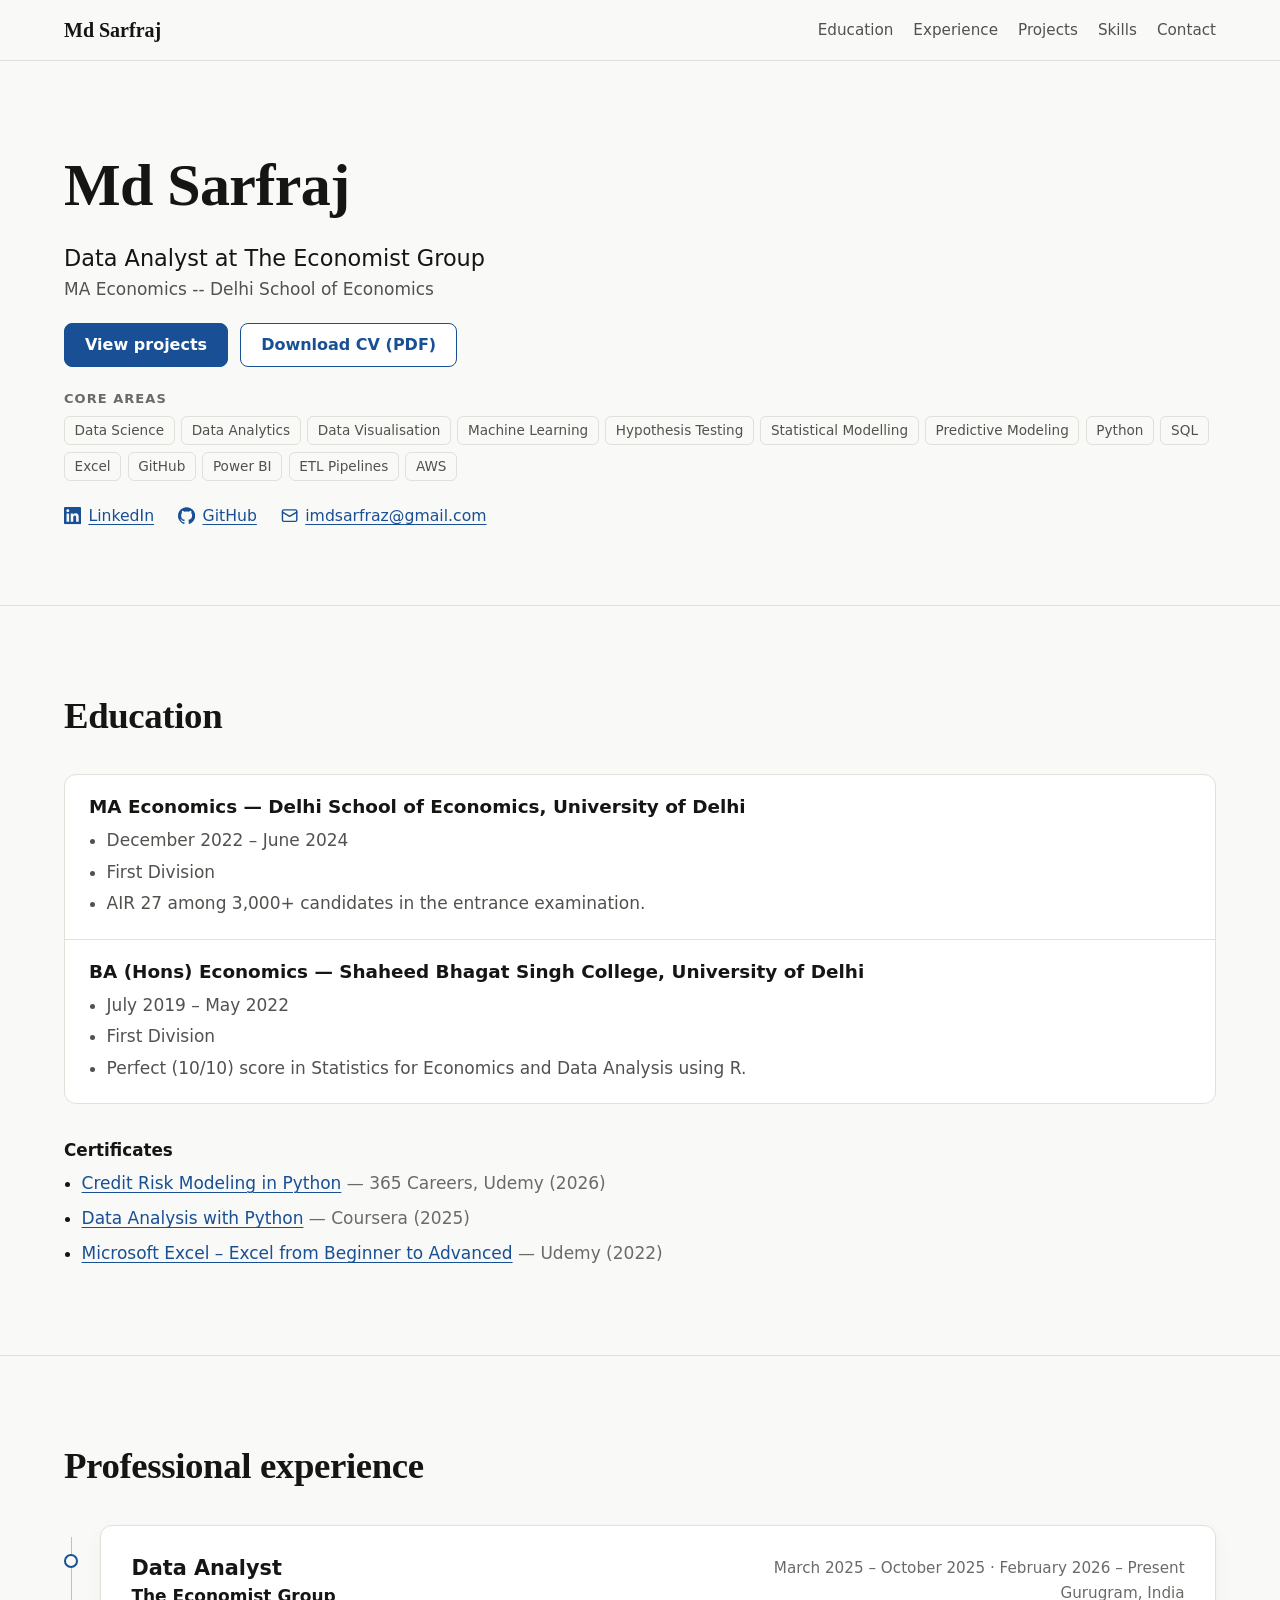
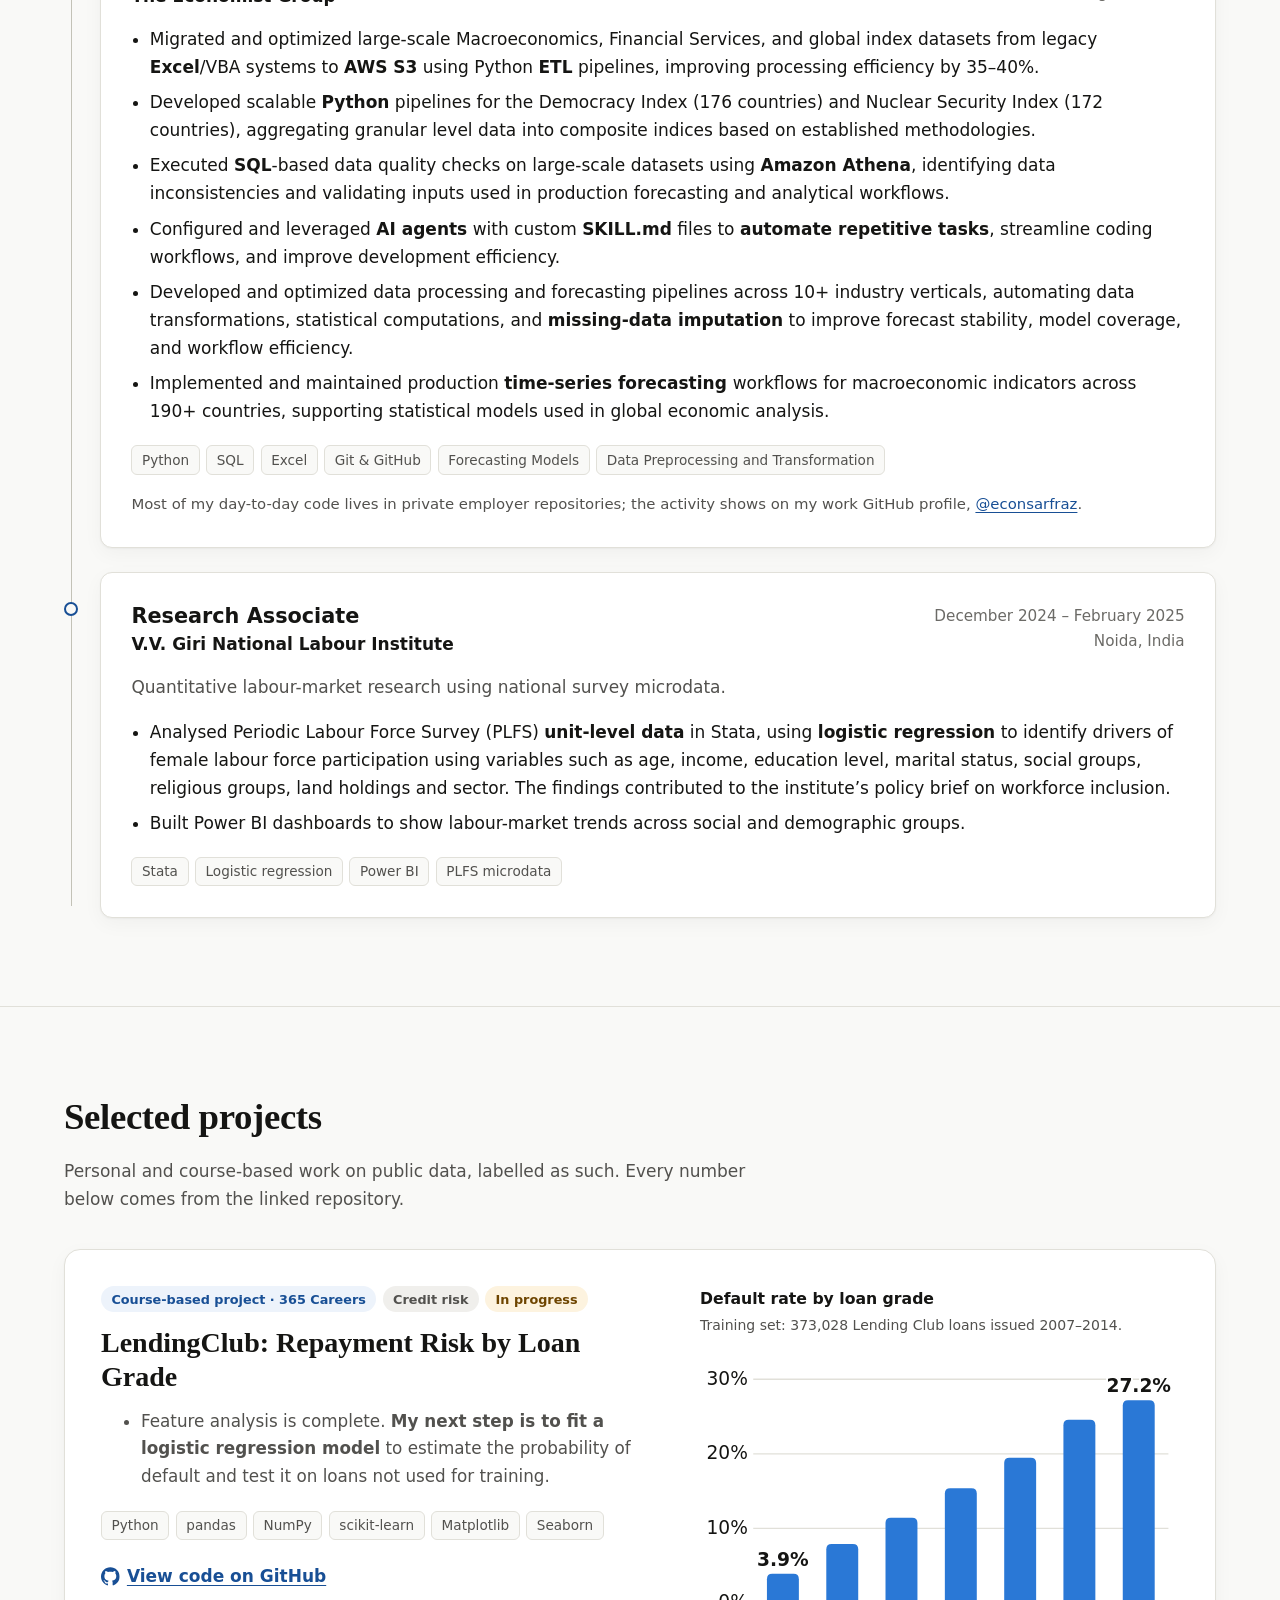
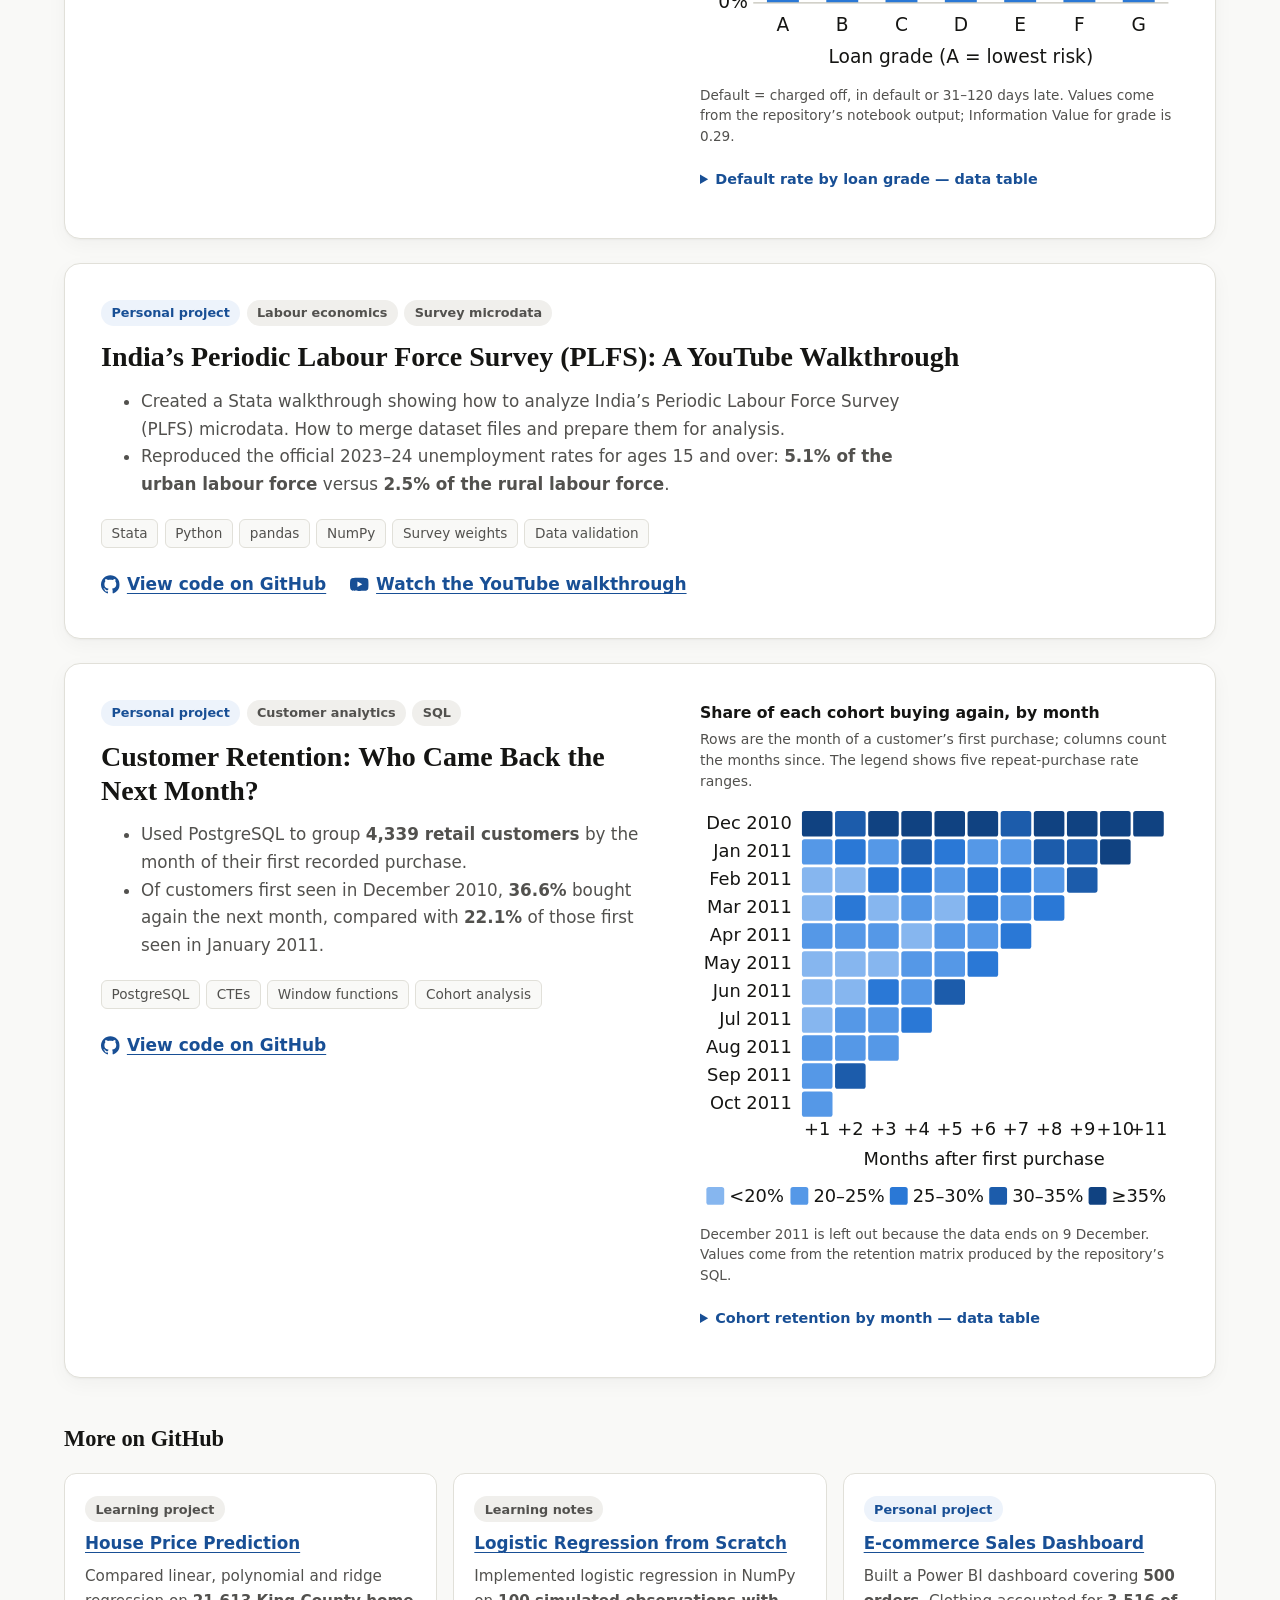
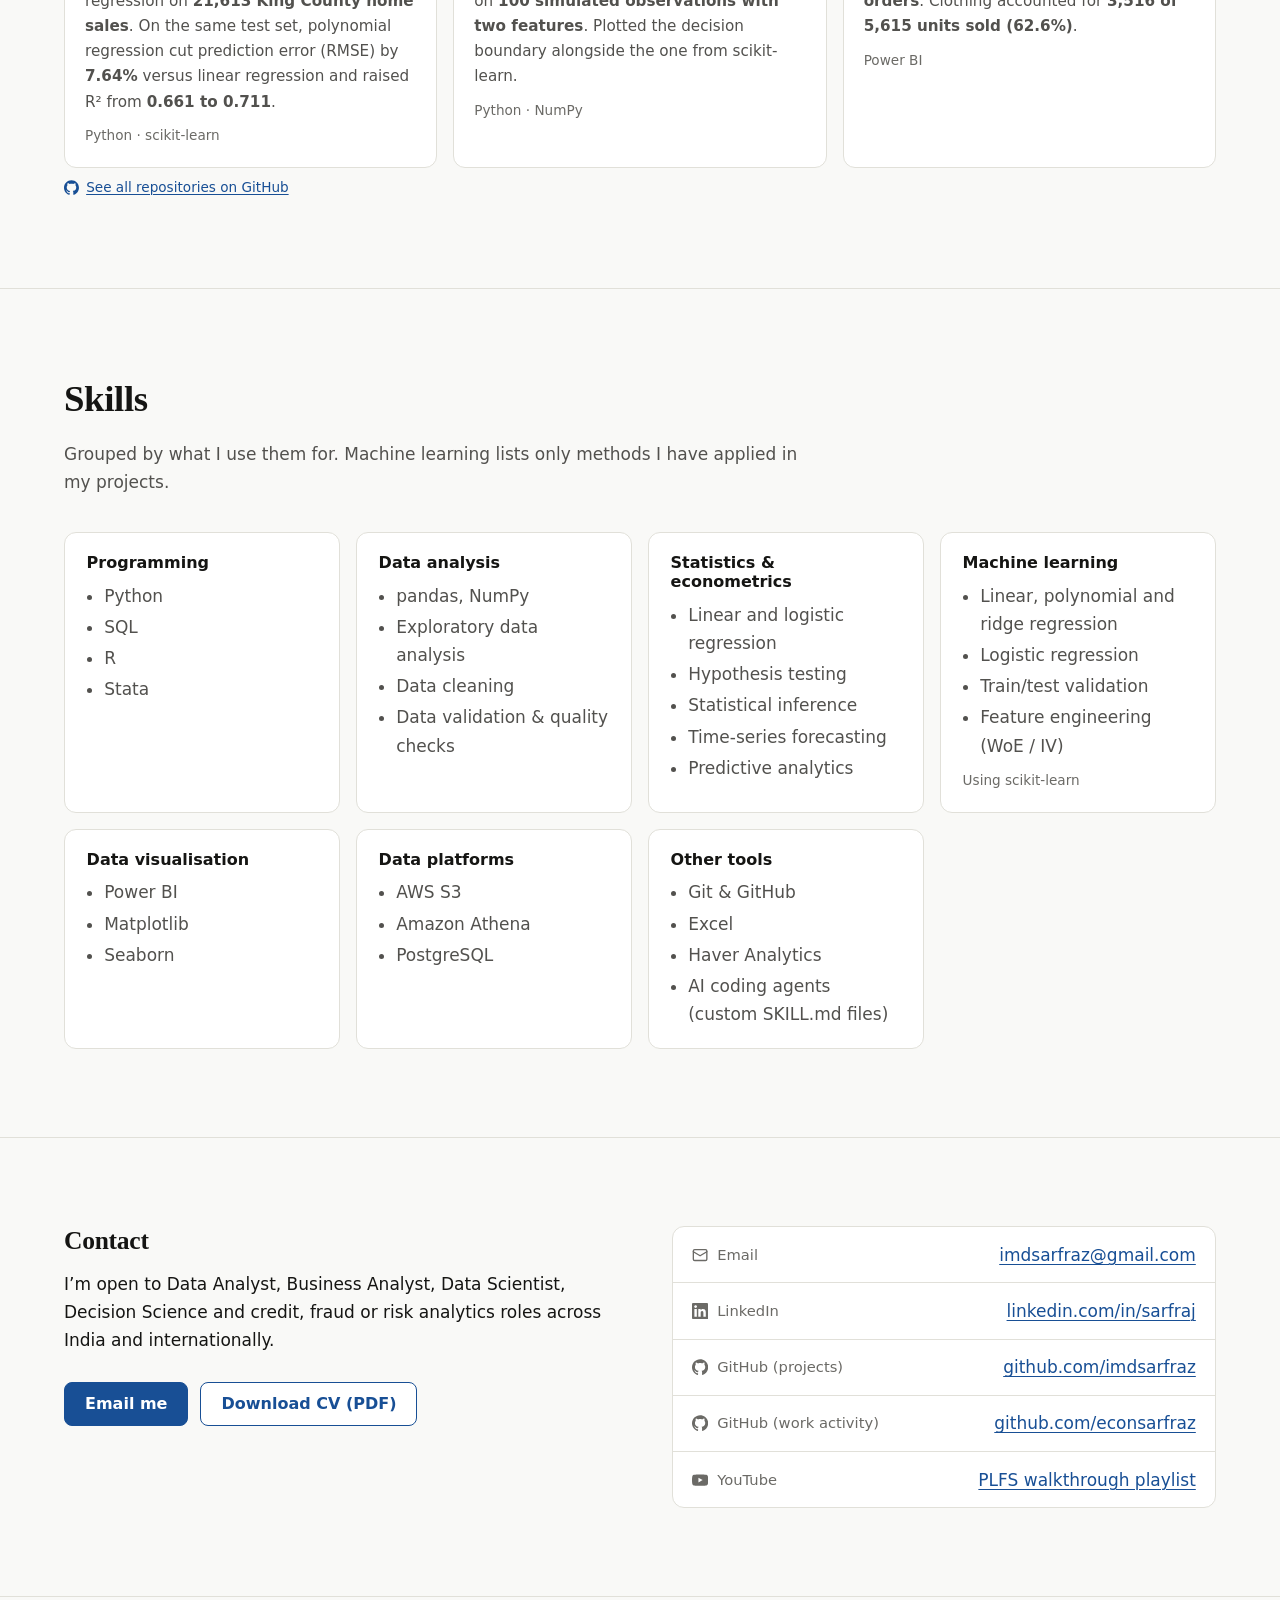
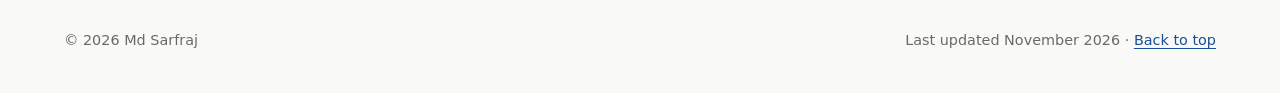
==== commit 0b8a5f8a: "Revise Intro Text" ====
--- a/index.html
+++ b/index.html
@@ -87,8 +87,8 @@
     <section class="hero" aria-labelledby="name">
       <div class="container">
         <h1 id="name">Md Sarfraj</h1>
-        <p class="lead"><strong>Data Analyst at The Economist Group</strong></p>
-        <p class="hero-intro"><strong>MA Economics from Delhi School of Economics</strong></p>
+        <p class="lead">Data Analyst at The Economist Group</p>
+        <p class="hero-intro">MA Economics -- Delhi School of Economics</p>
 
         <div class="actions">
           <a class="btn btn-primary" href="#projects">View projects</a>
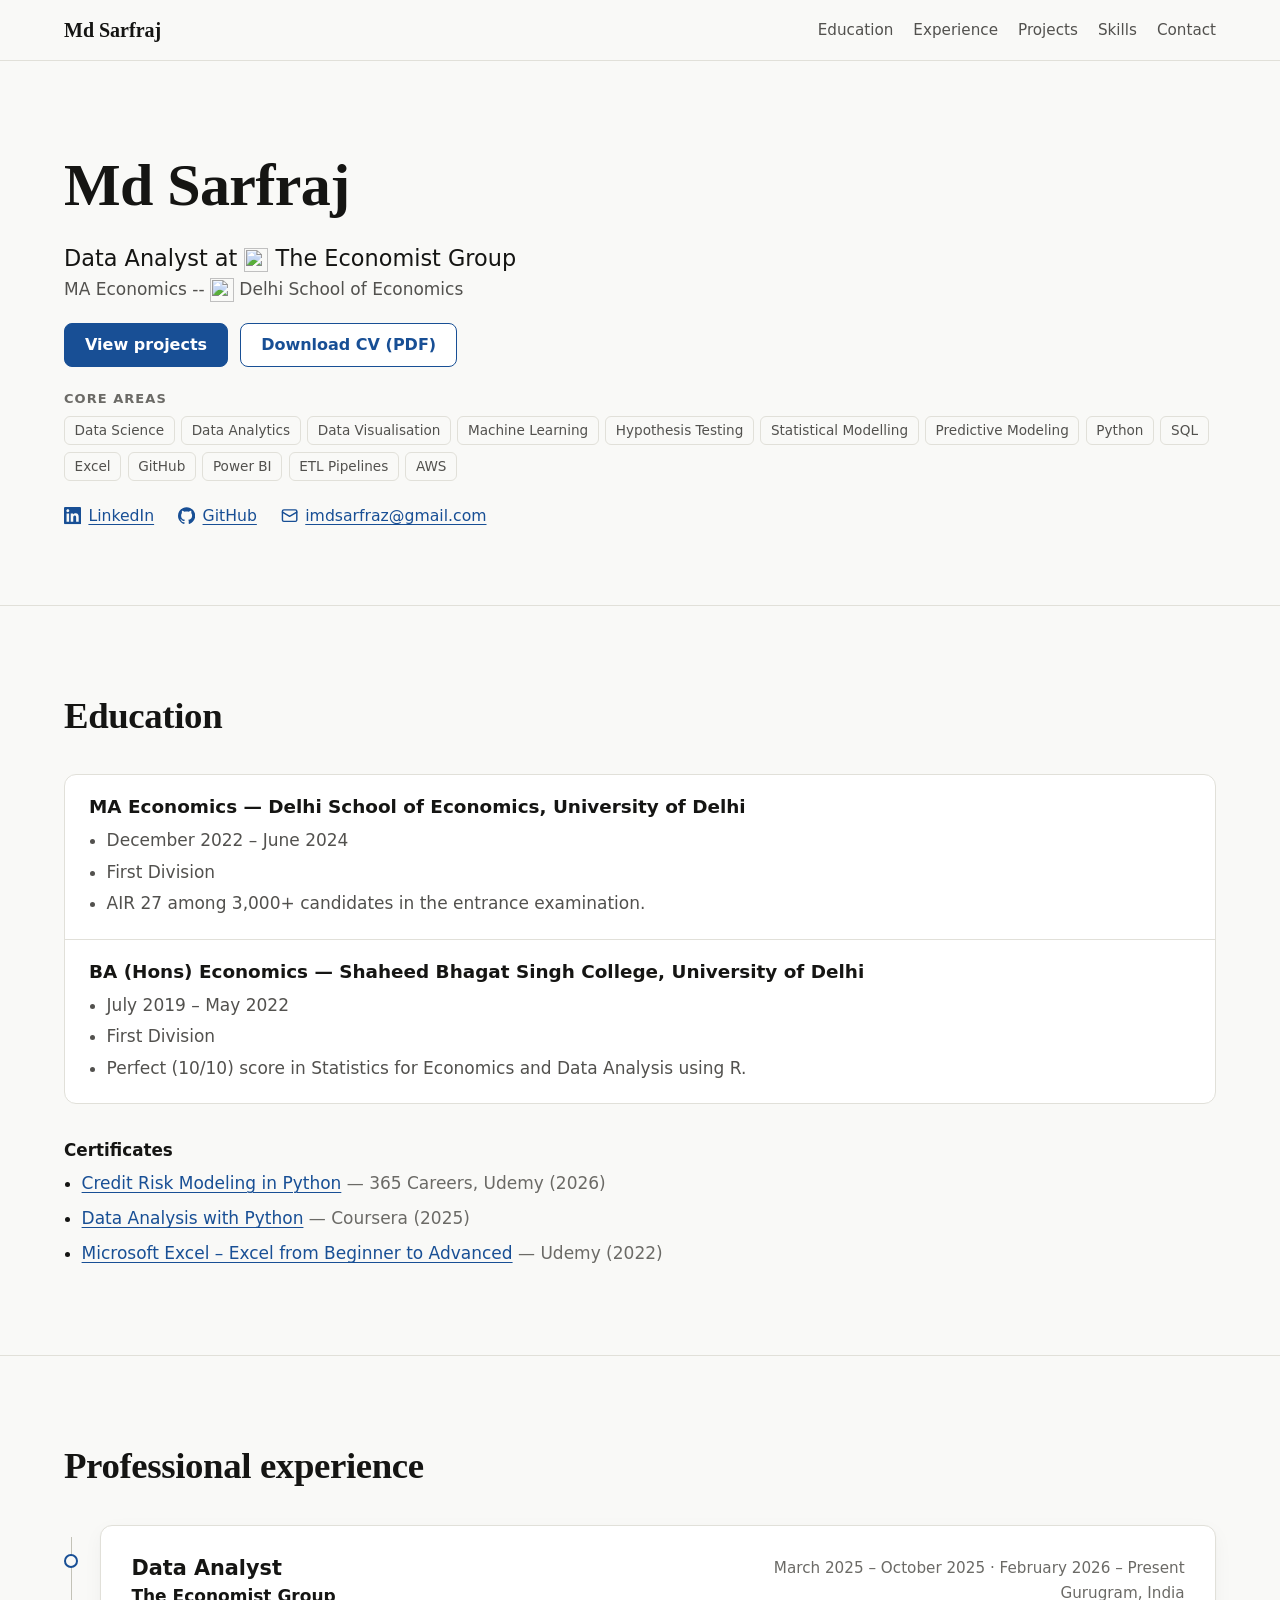
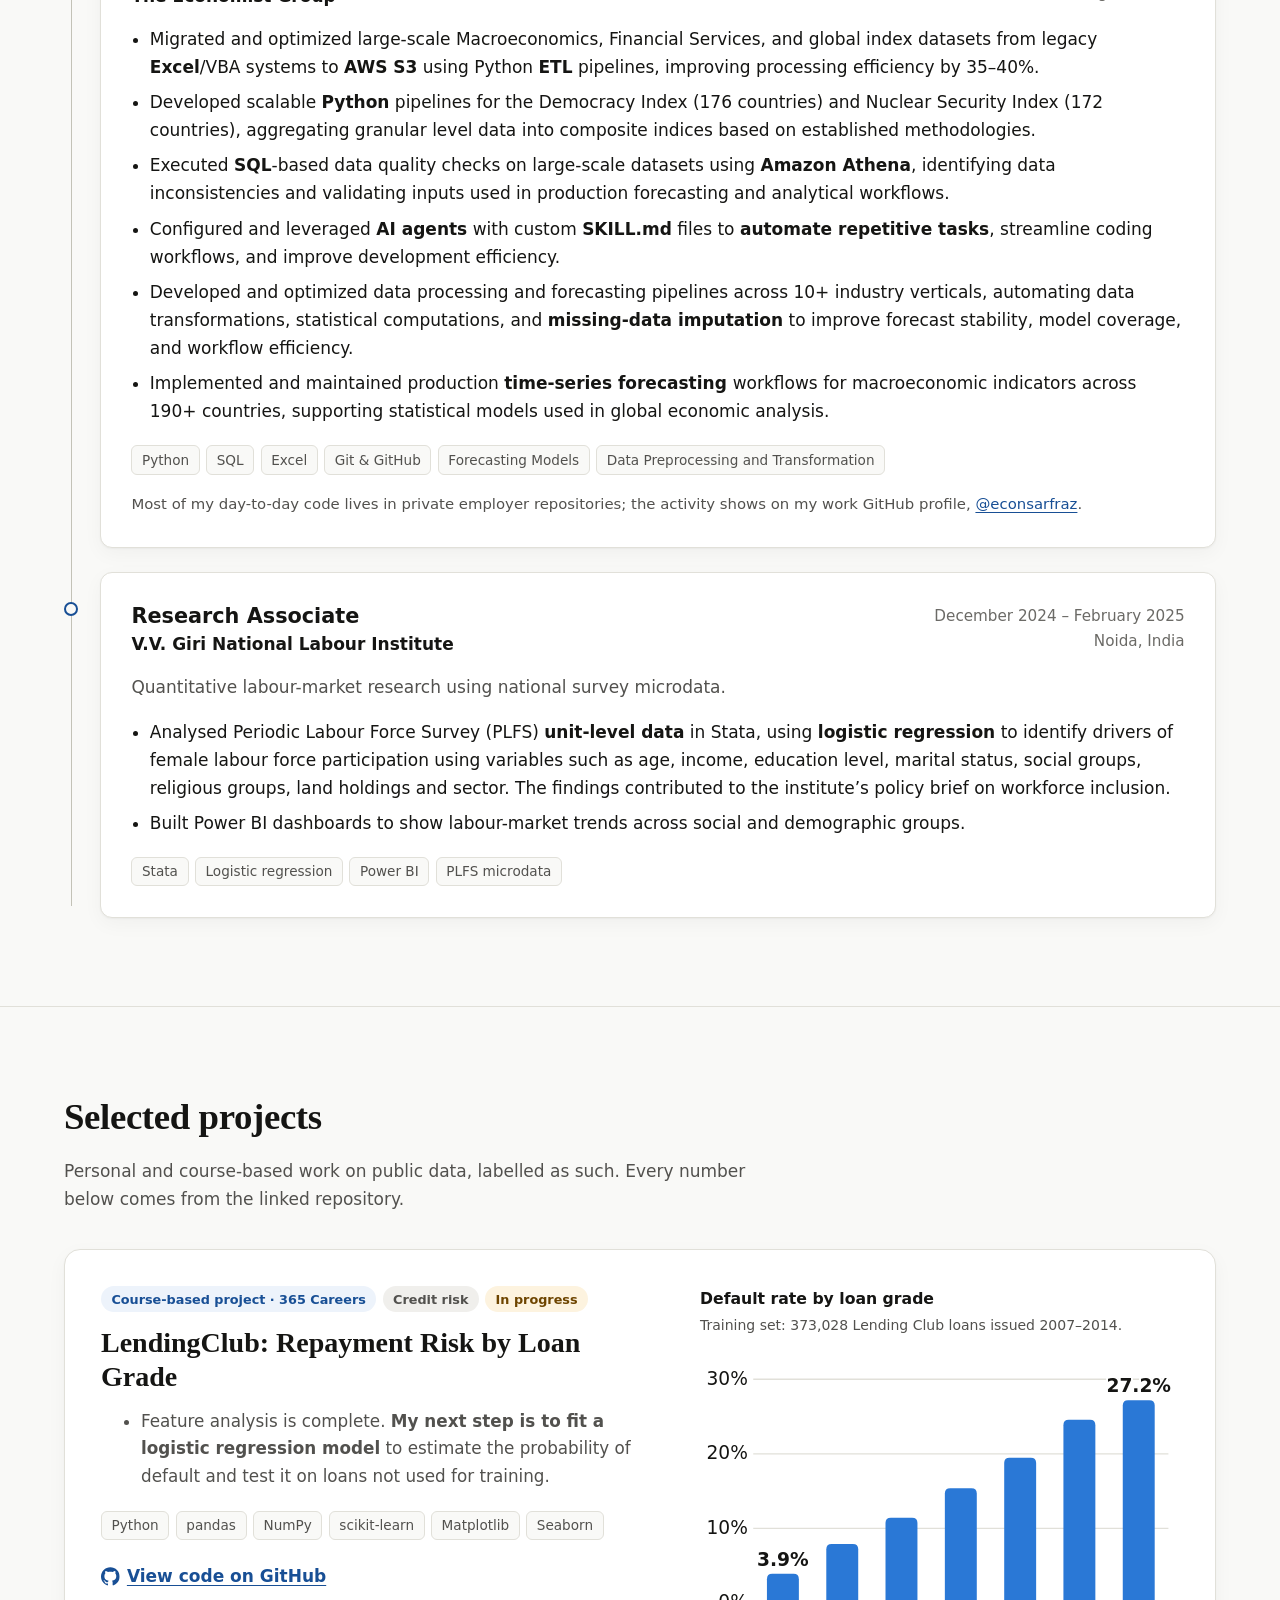
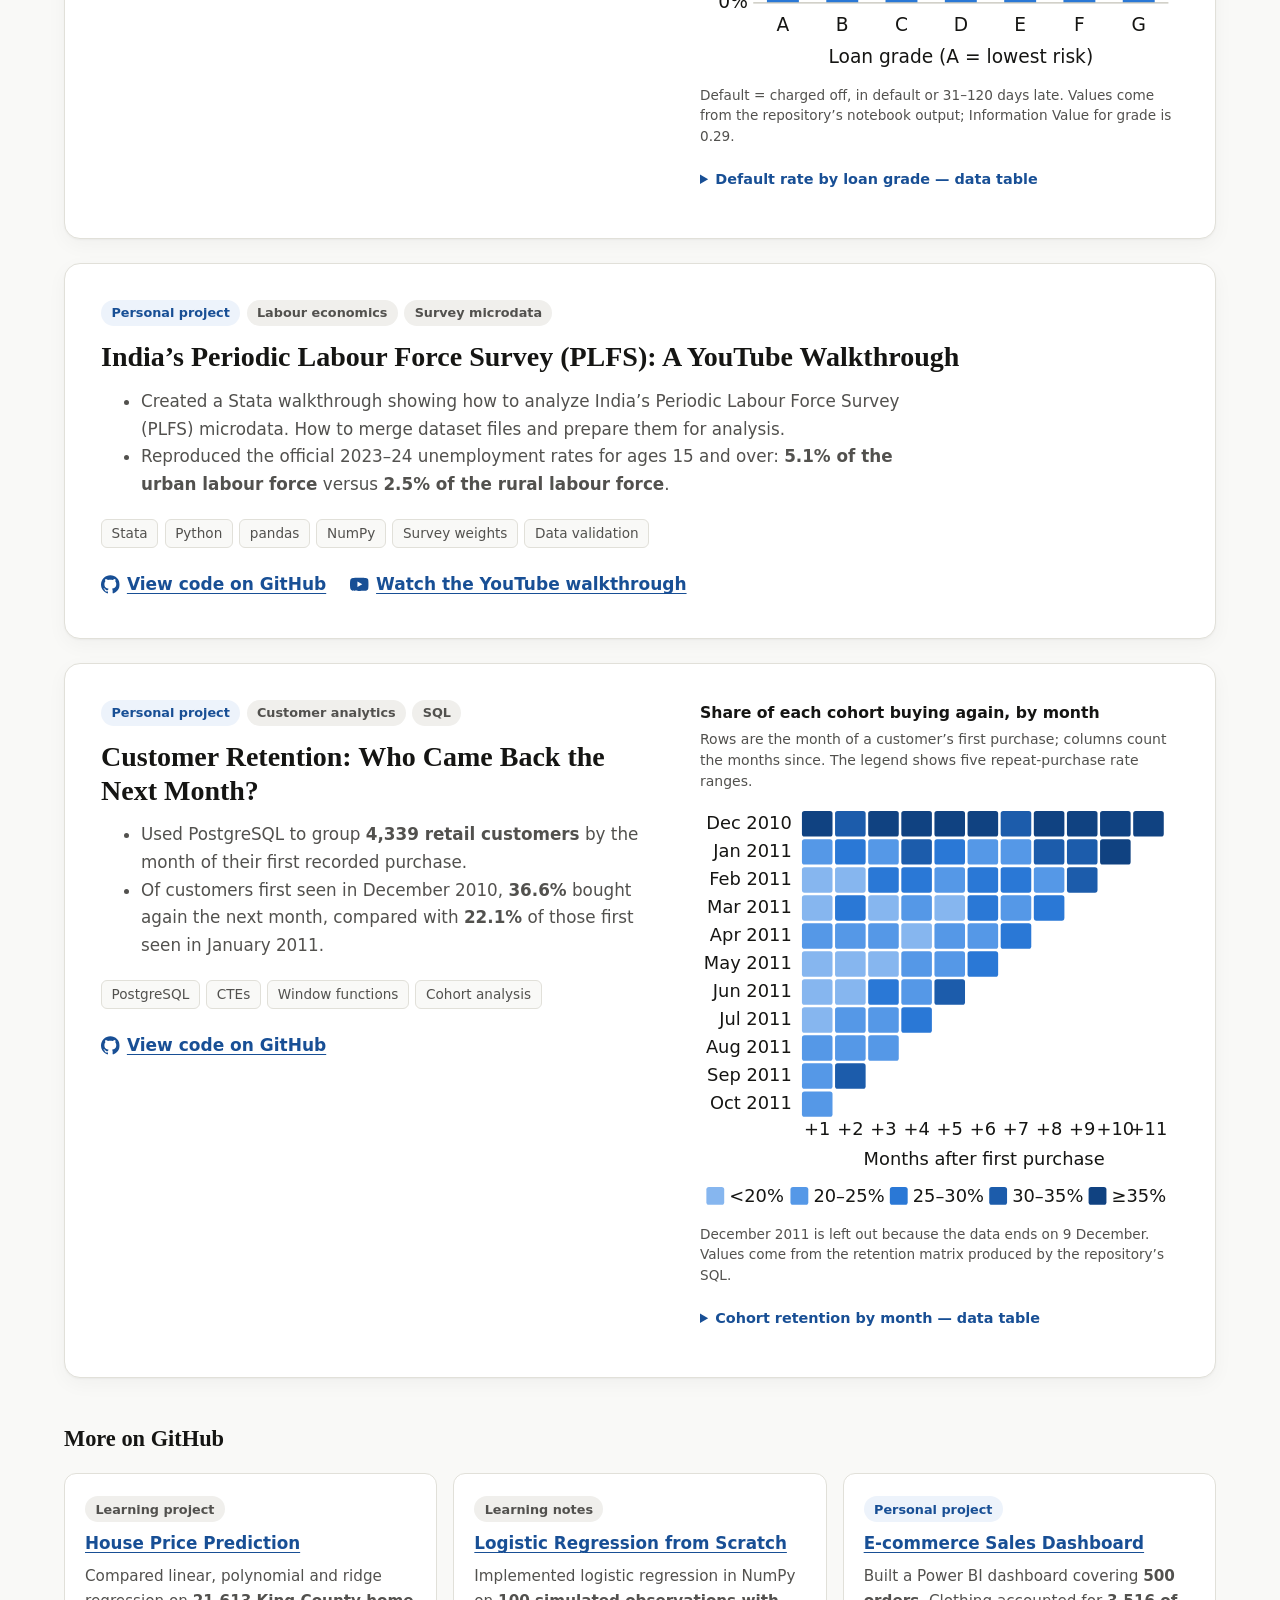
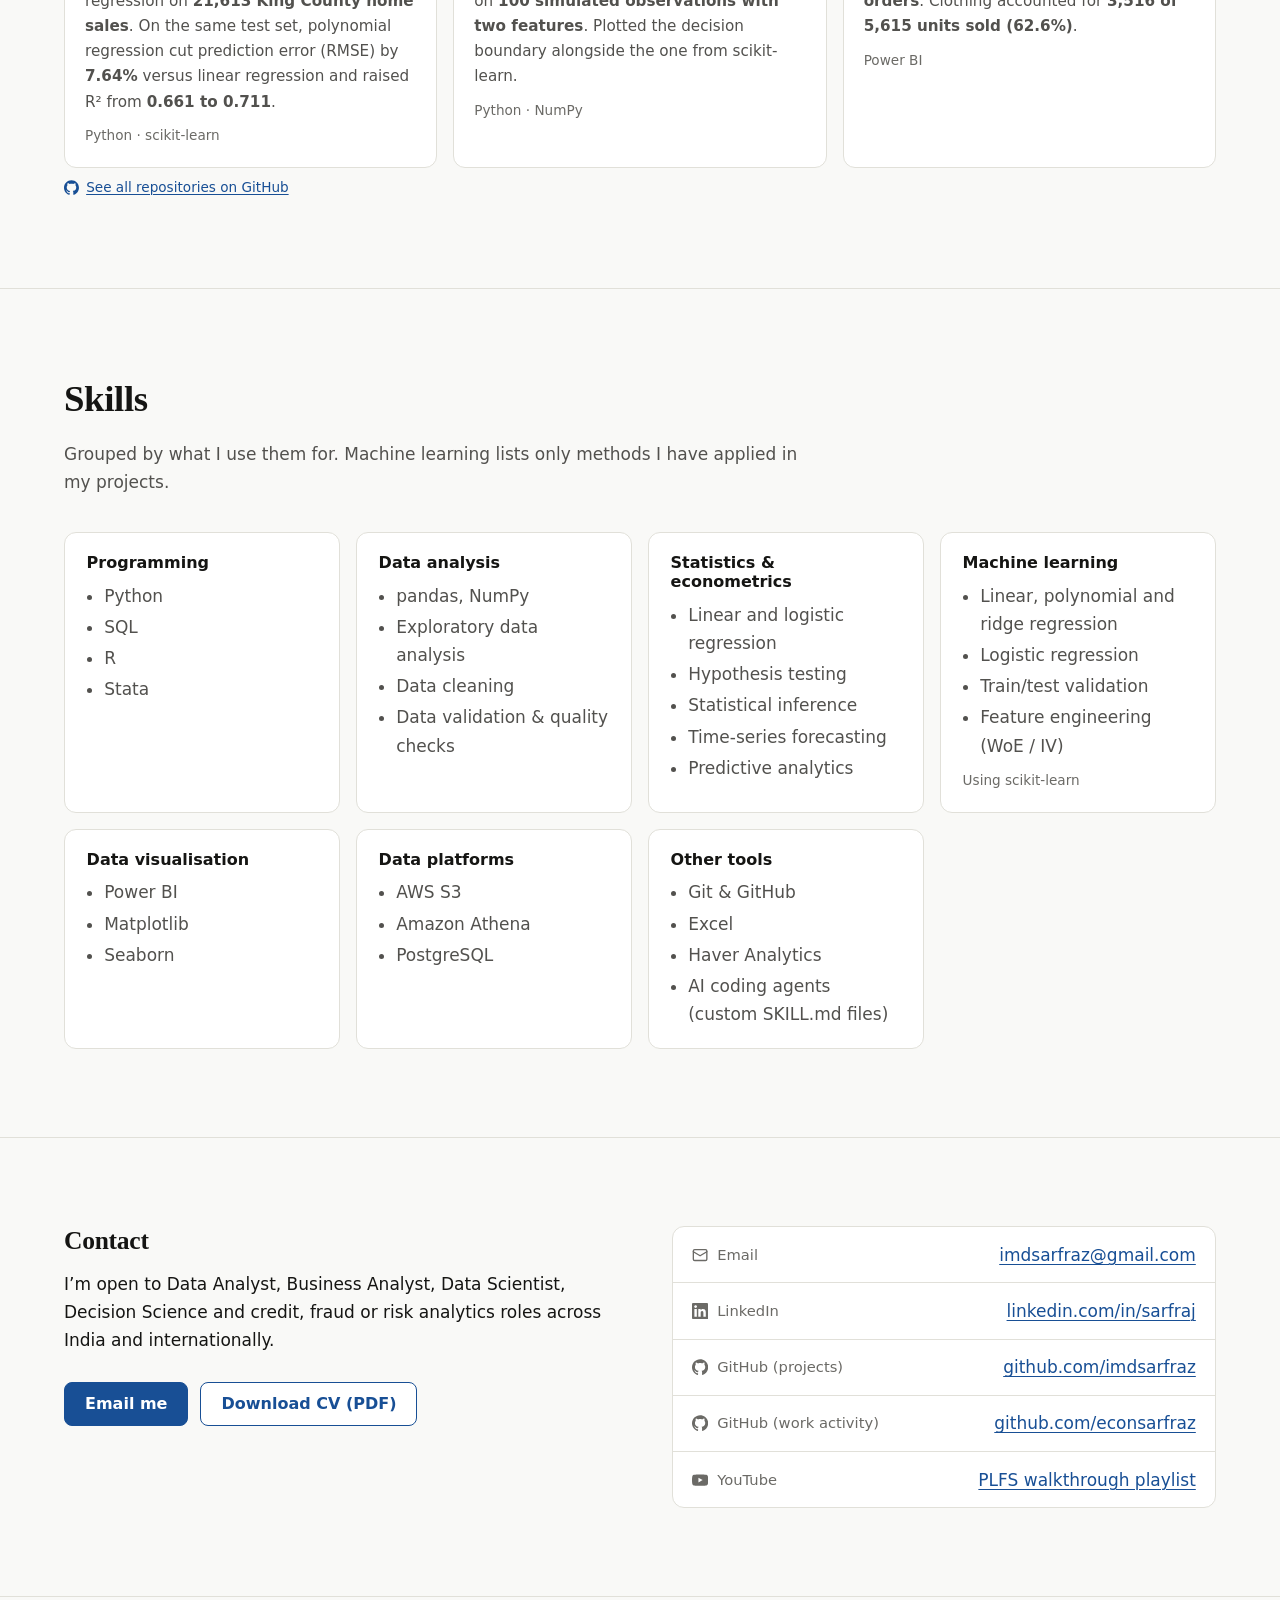
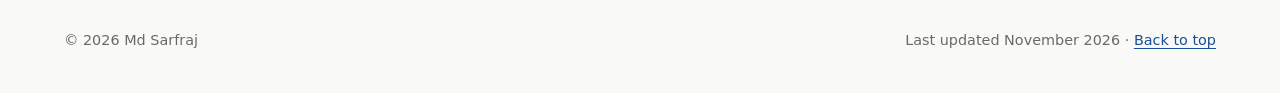
==== commit 4396a740: "Add institution logos to the portfolio hero" ====
--- a/index.html
+++ b/index.html
@@ -87,8 +87,16 @@
     <section class="hero" aria-labelledby="name">
       <div class="container">
         <h1 id="name">Md Sarfraj</h1>
-        <p class="lead">Data Analyst at The Economist Group</p>
-        <p class="hero-intro">MA Economics -- Delhi School of Economics</p>
+        <p class="lead">
+          Data Analyst at <span class="hero-affiliation"><img
+            src="https://media.licdn.com/dms/image/v2/D560BAQFZUavdWG_s-g/company-logo_200_200/company-logo_200_200/0/1729261218803/the_economist_logo?e=2147483647&amp;v=beta&amp;t=3qZs1I7gF0BWOIGKjPP_AOzk8gqx2fOzwB-YvSEmMOI"
+            width="24" height="24" alt="" referrerpolicy="no-referrer"> The Economist Group</span>
+        </p>
+        <p class="hero-intro">
+          MA Economics -- <span class="hero-affiliation"><img
+            src="https://media.licdn.com/dms/image/v2/C560BAQFQMR-6IIy0jA/company-logo_200_200/company-logo_200_200/0/1630667588302/delhi_school_of_economics_logo?e=2147483647&amp;v=beta&amp;t=iMxiNTfihaT-2K5EDEbMe1IS_c2plWA5Uqw5d5XeCwQ"
+            width="24" height="24" alt="" referrerpolicy="no-referrer"> Delhi School of Economics</span>
+        </p>
 
         <div class="actions">
           <a class="btn btn-primary" href="#projects">View projects</a>
--- a/assets/css/style.css
+++ b/assets/css/style.css
@@ -364,6 +364,18 @@
 .hero-intro {
   max-width: 62ch;
   color: var(--ink-2);
+}
+
+.hero-affiliation {
+  display: inline-block;
+  max-width: 100%;
+}
+
+.hero-affiliation img {
+  display: inline-block;
+  width: 1.5rem;
+  height: 1.5rem;
+  vertical-align: middle;
 }
 
 .core-areas {
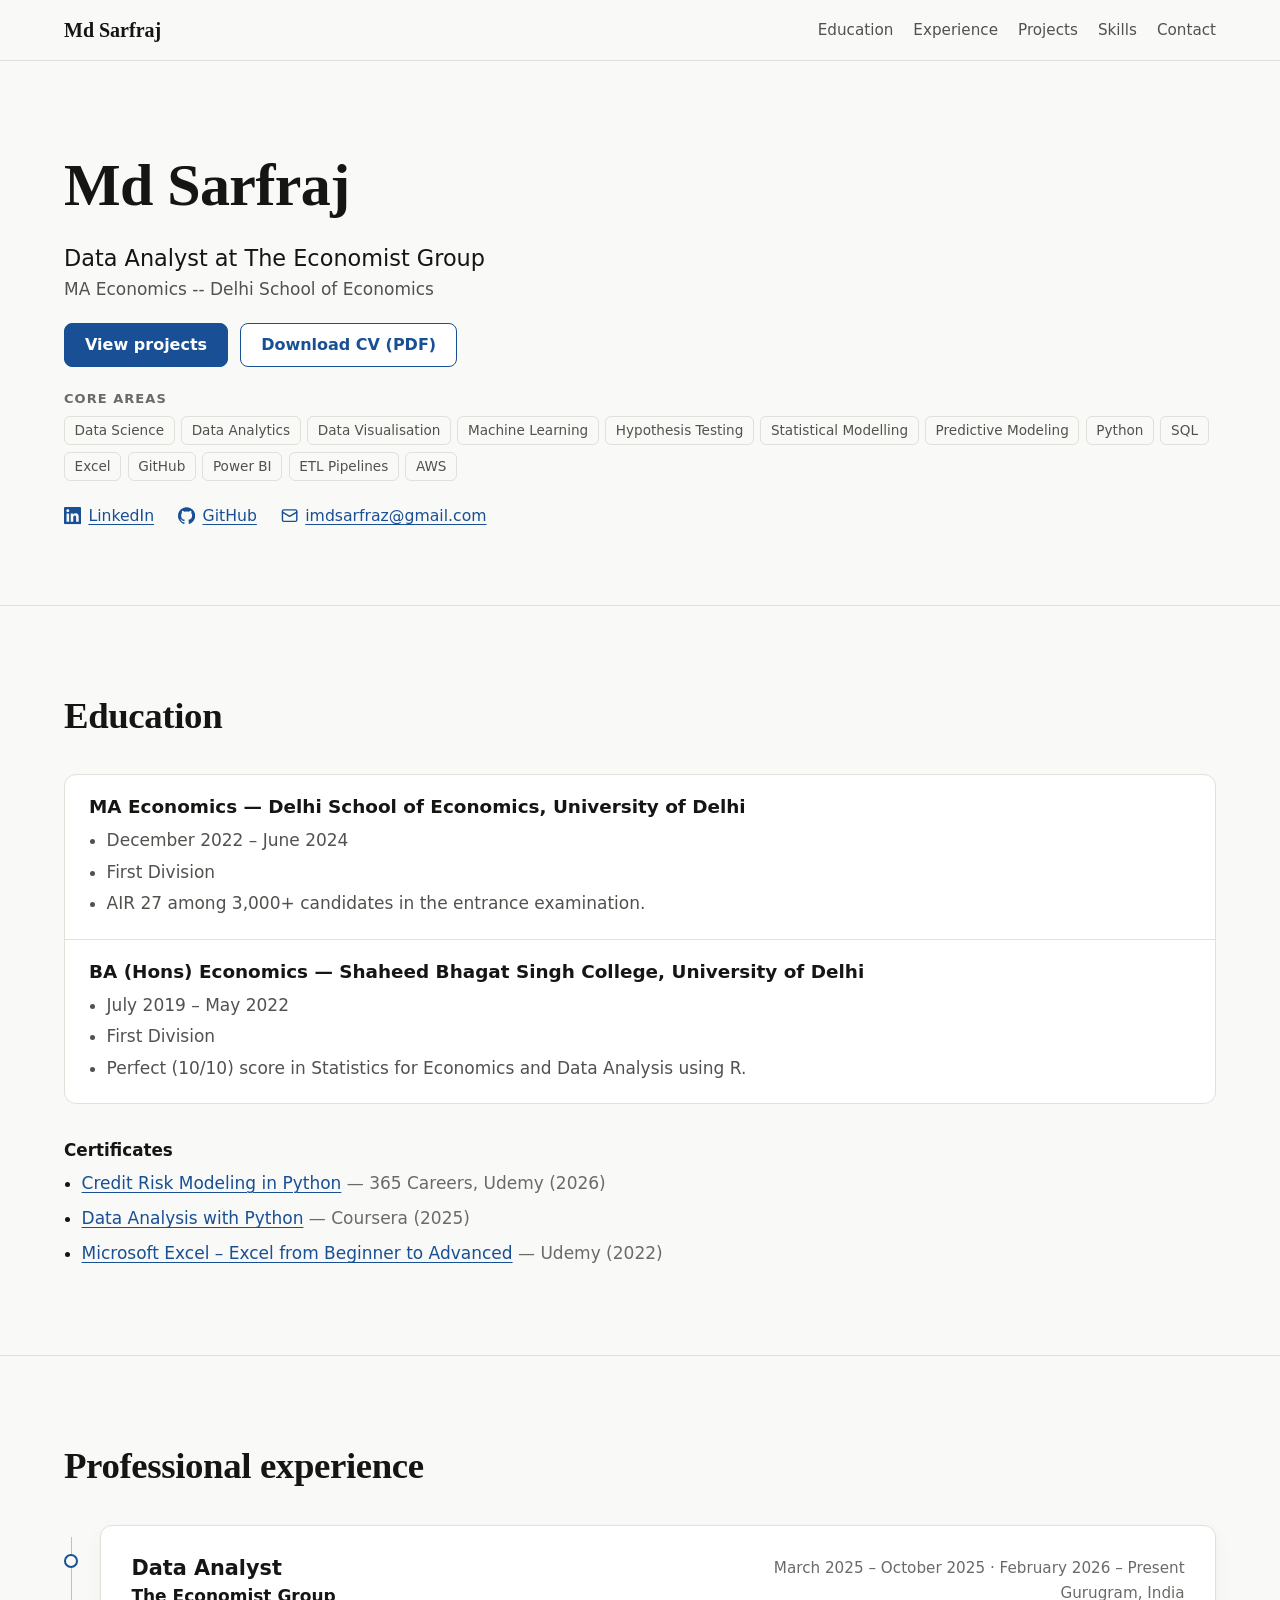
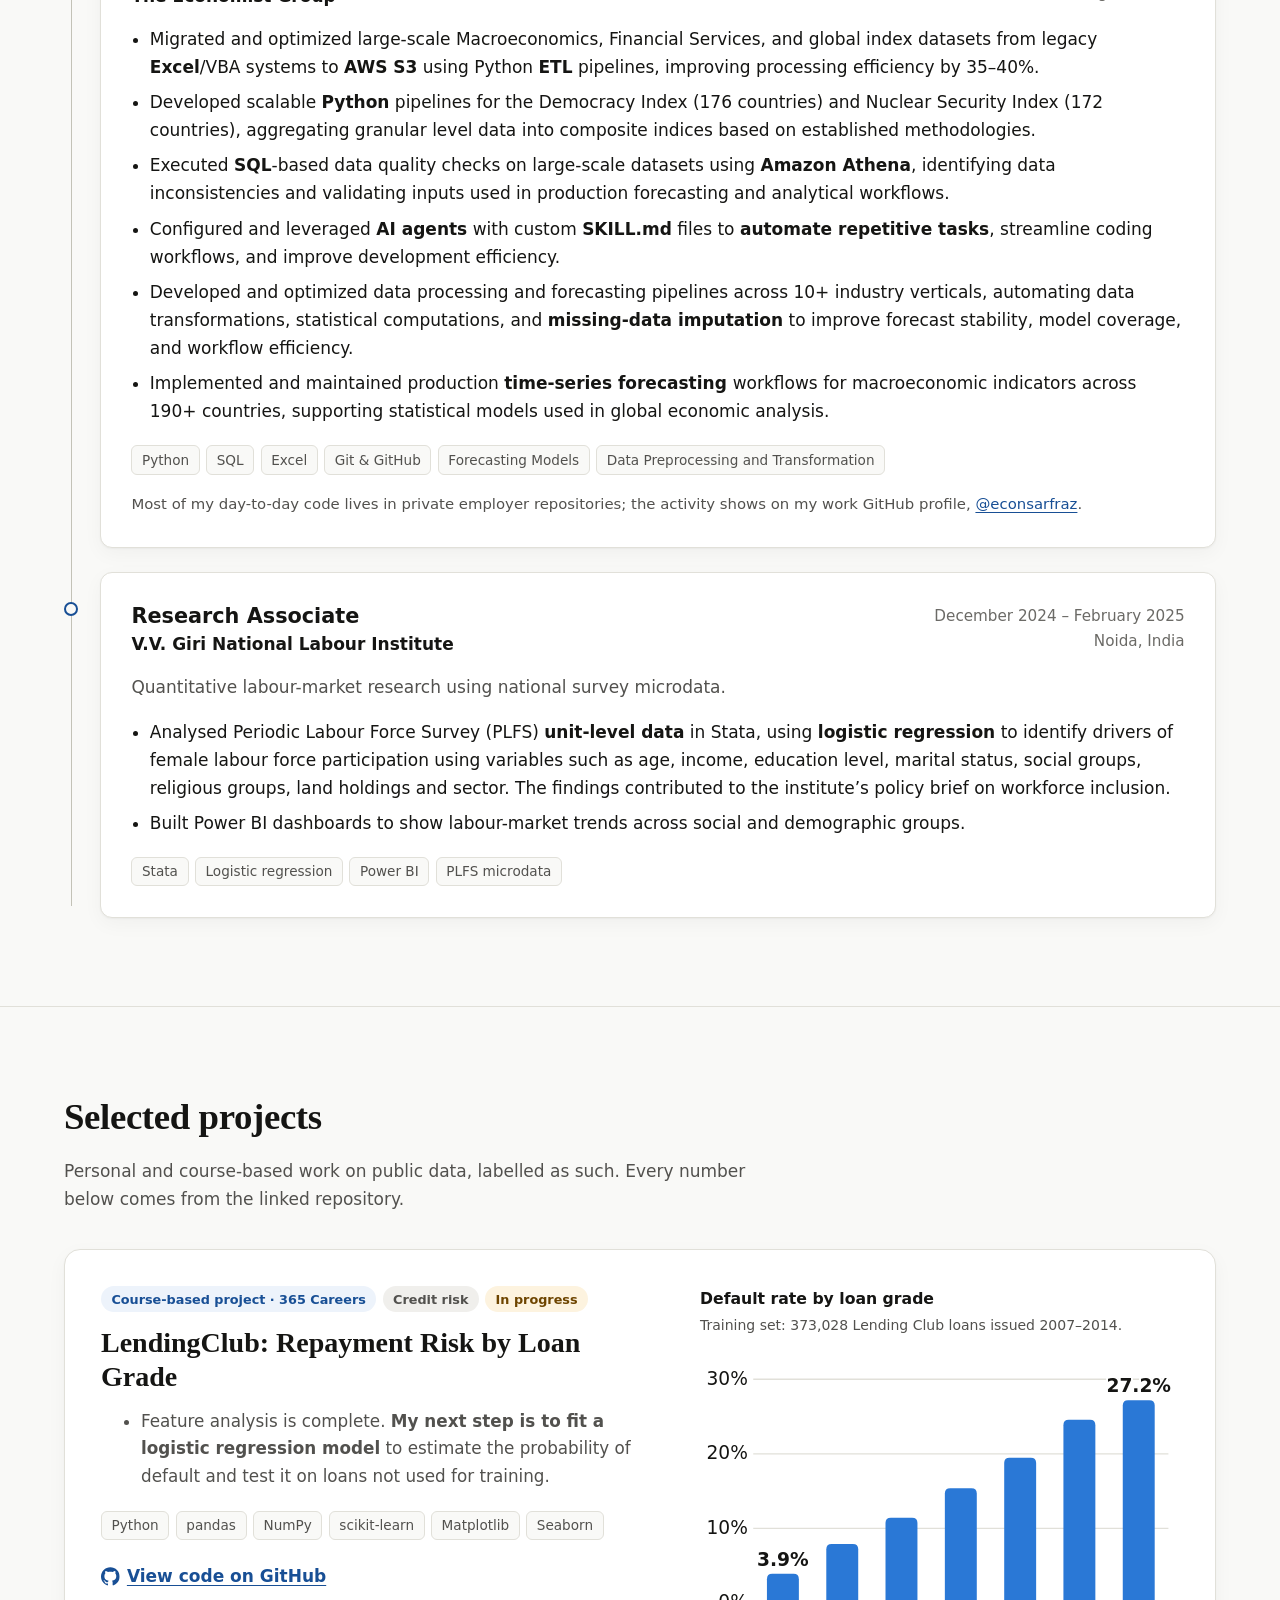
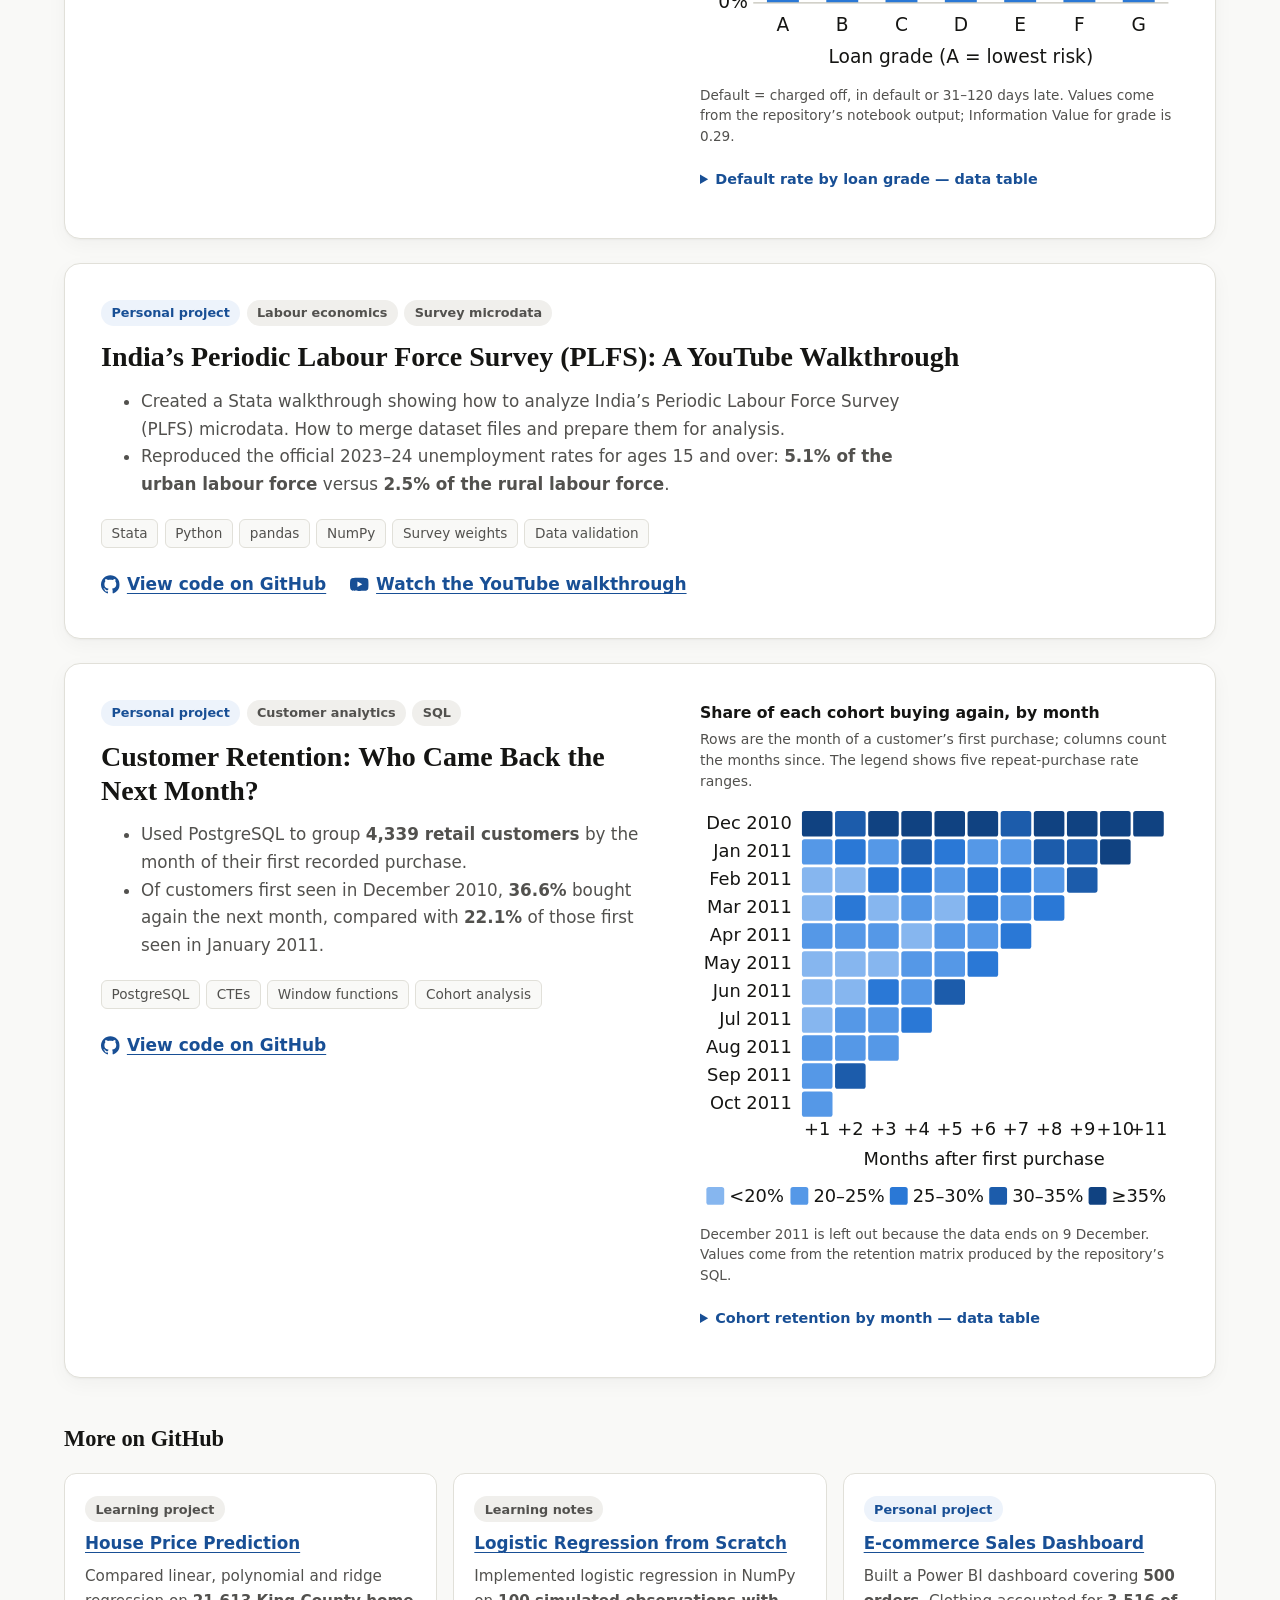
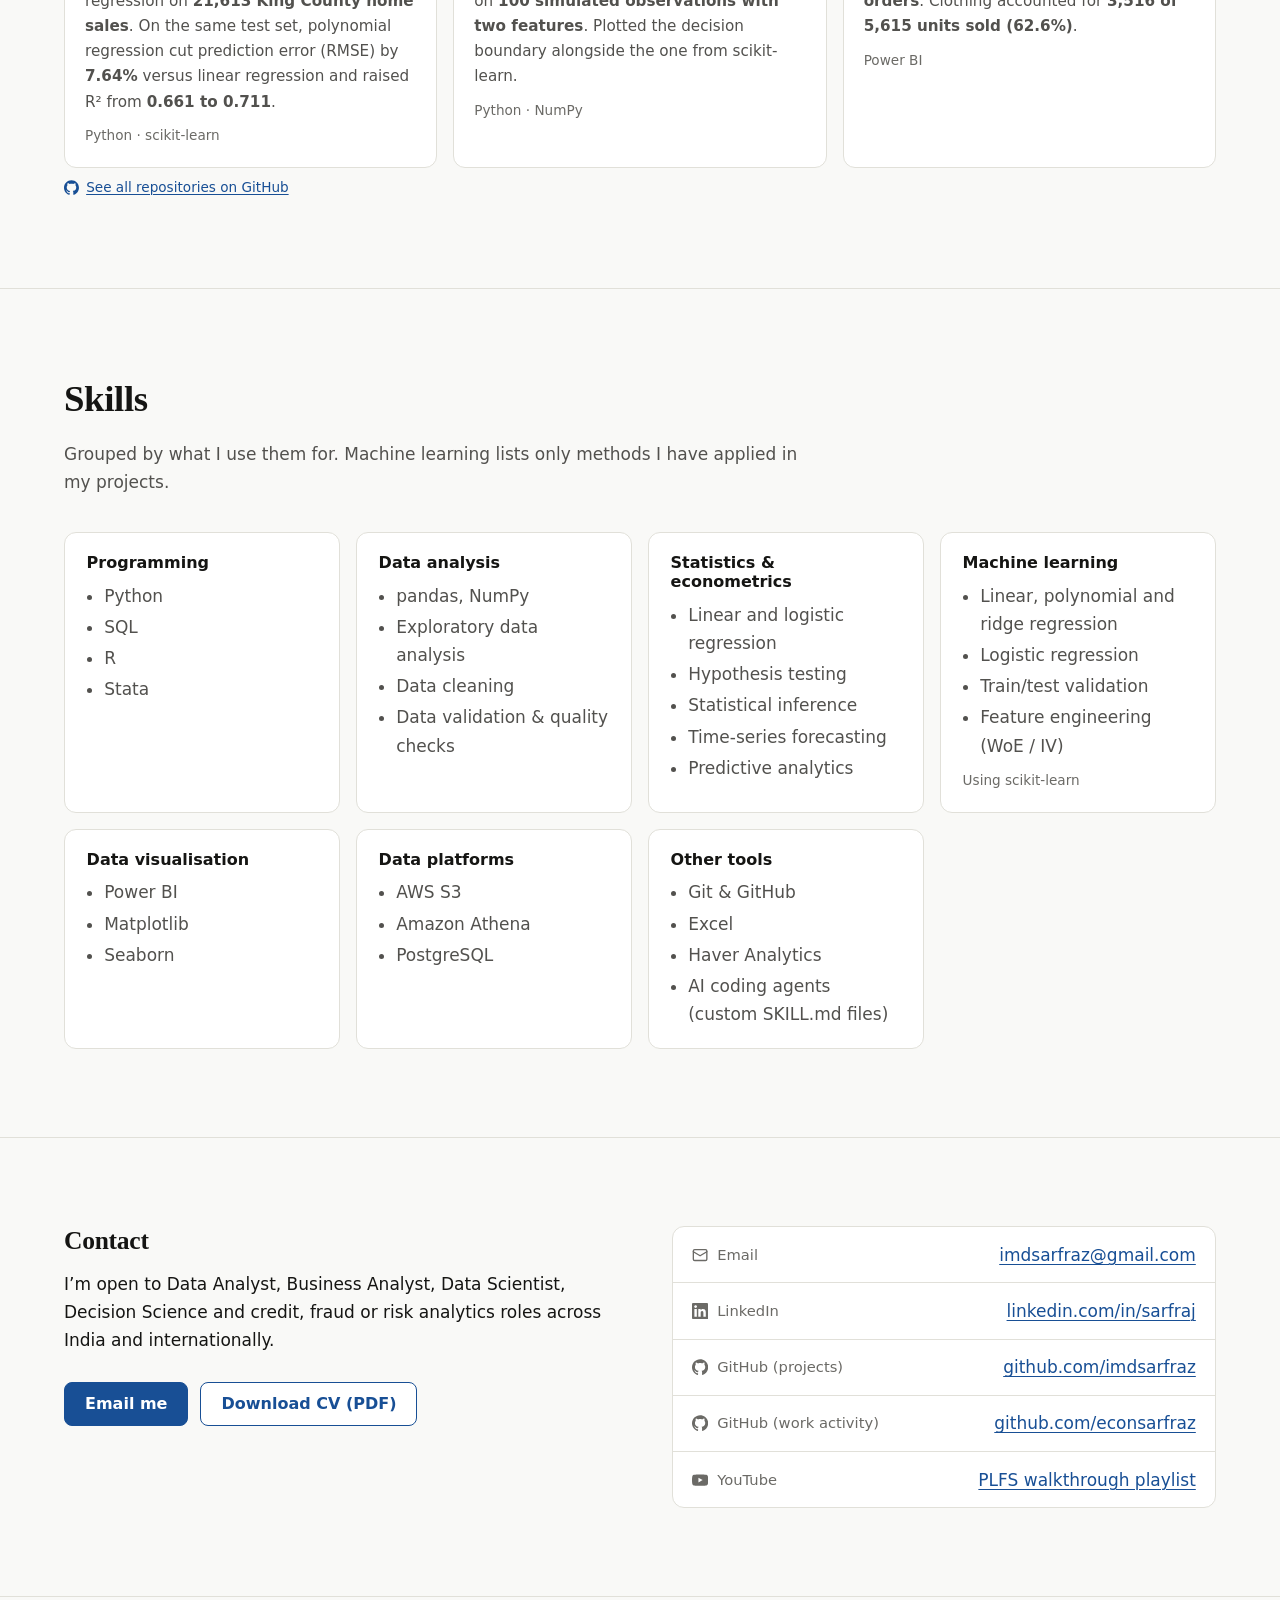
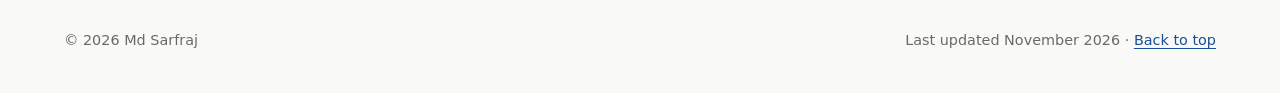
==== commit 93202b19: "Revert "Show institution logos in the homepage hero"" ====
--- a/index.html
+++ b/index.html
@@ -87,16 +87,8 @@
     <section class="hero" aria-labelledby="name">
       <div class="container">
         <h1 id="name">Md Sarfraj</h1>
-        <p class="lead">
-          Data Analyst at <span class="hero-affiliation"><img
-            src="https://media.licdn.com/dms/image/v2/D560BAQFZUavdWG_s-g/company-logo_200_200/company-logo_200_200/0/1729261218803/the_economist_logo?e=2147483647&amp;v=beta&amp;t=3qZs1I7gF0BWOIGKjPP_AOzk8gqx2fOzwB-YvSEmMOI"
-            width="24" height="24" alt="" referrerpolicy="no-referrer"> The Economist Group</span>
-        </p>
-        <p class="hero-intro">
-          MA Economics -- <span class="hero-affiliation"><img
-            src="https://media.licdn.com/dms/image/v2/C560BAQFQMR-6IIy0jA/company-logo_200_200/company-logo_200_200/0/1630667588302/delhi_school_of_economics_logo?e=2147483647&amp;v=beta&amp;t=iMxiNTfihaT-2K5EDEbMe1IS_c2plWA5Uqw5d5XeCwQ"
-            width="24" height="24" alt="" referrerpolicy="no-referrer"> Delhi School of Economics</span>
-        </p>
+        <p class="lead">Data Analyst at The Economist Group</p>
+        <p class="hero-intro">MA Economics -- Delhi School of Economics</p>
 
         <div class="actions">
           <a class="btn btn-primary" href="#projects">View projects</a>
--- a/assets/css/style.css
+++ b/assets/css/style.css
@@ -364,18 +364,6 @@
 .hero-intro {
   max-width: 62ch;
   color: var(--ink-2);
-}
-
-.hero-affiliation {
-  display: inline-block;
-  max-width: 100%;
-}
-
-.hero-affiliation img {
-  display: inline-block;
-  width: 1.5rem;
-  height: 1.5rem;
-  vertical-align: middle;
 }
 
 .core-areas {
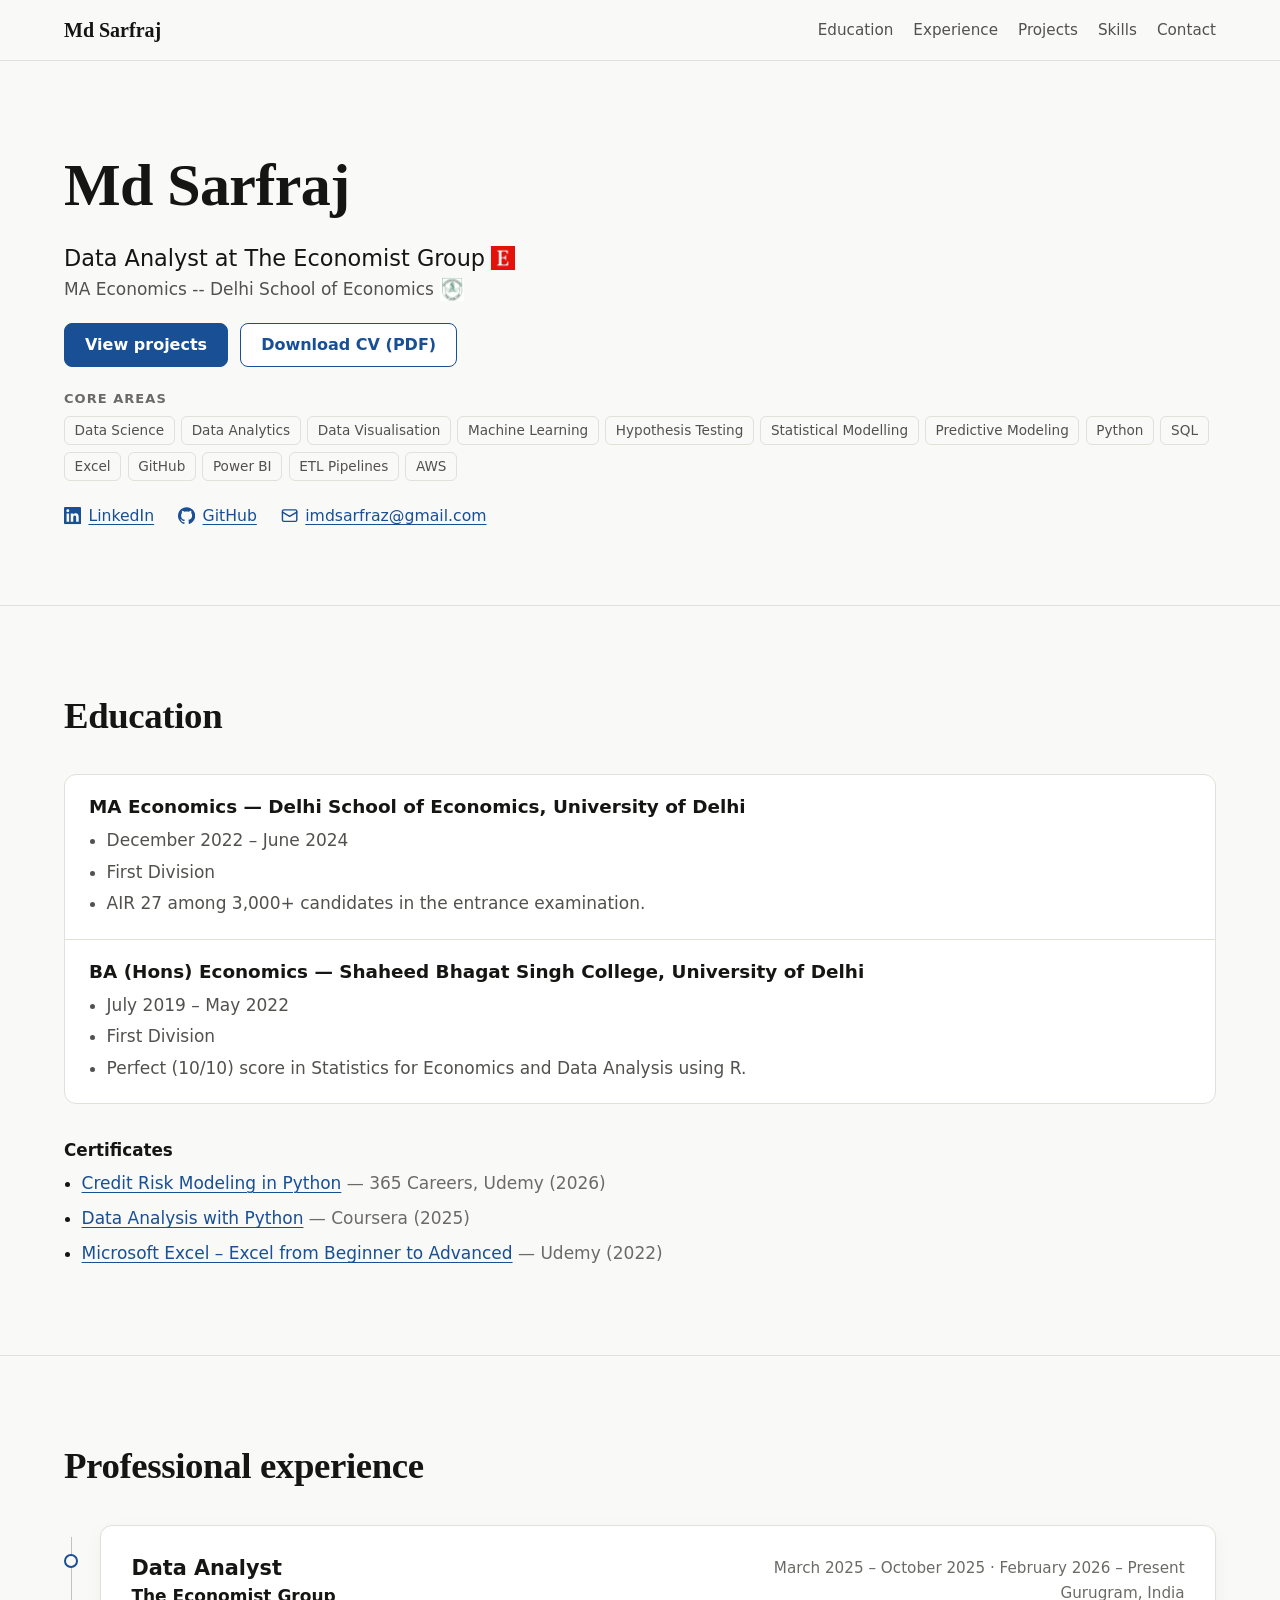
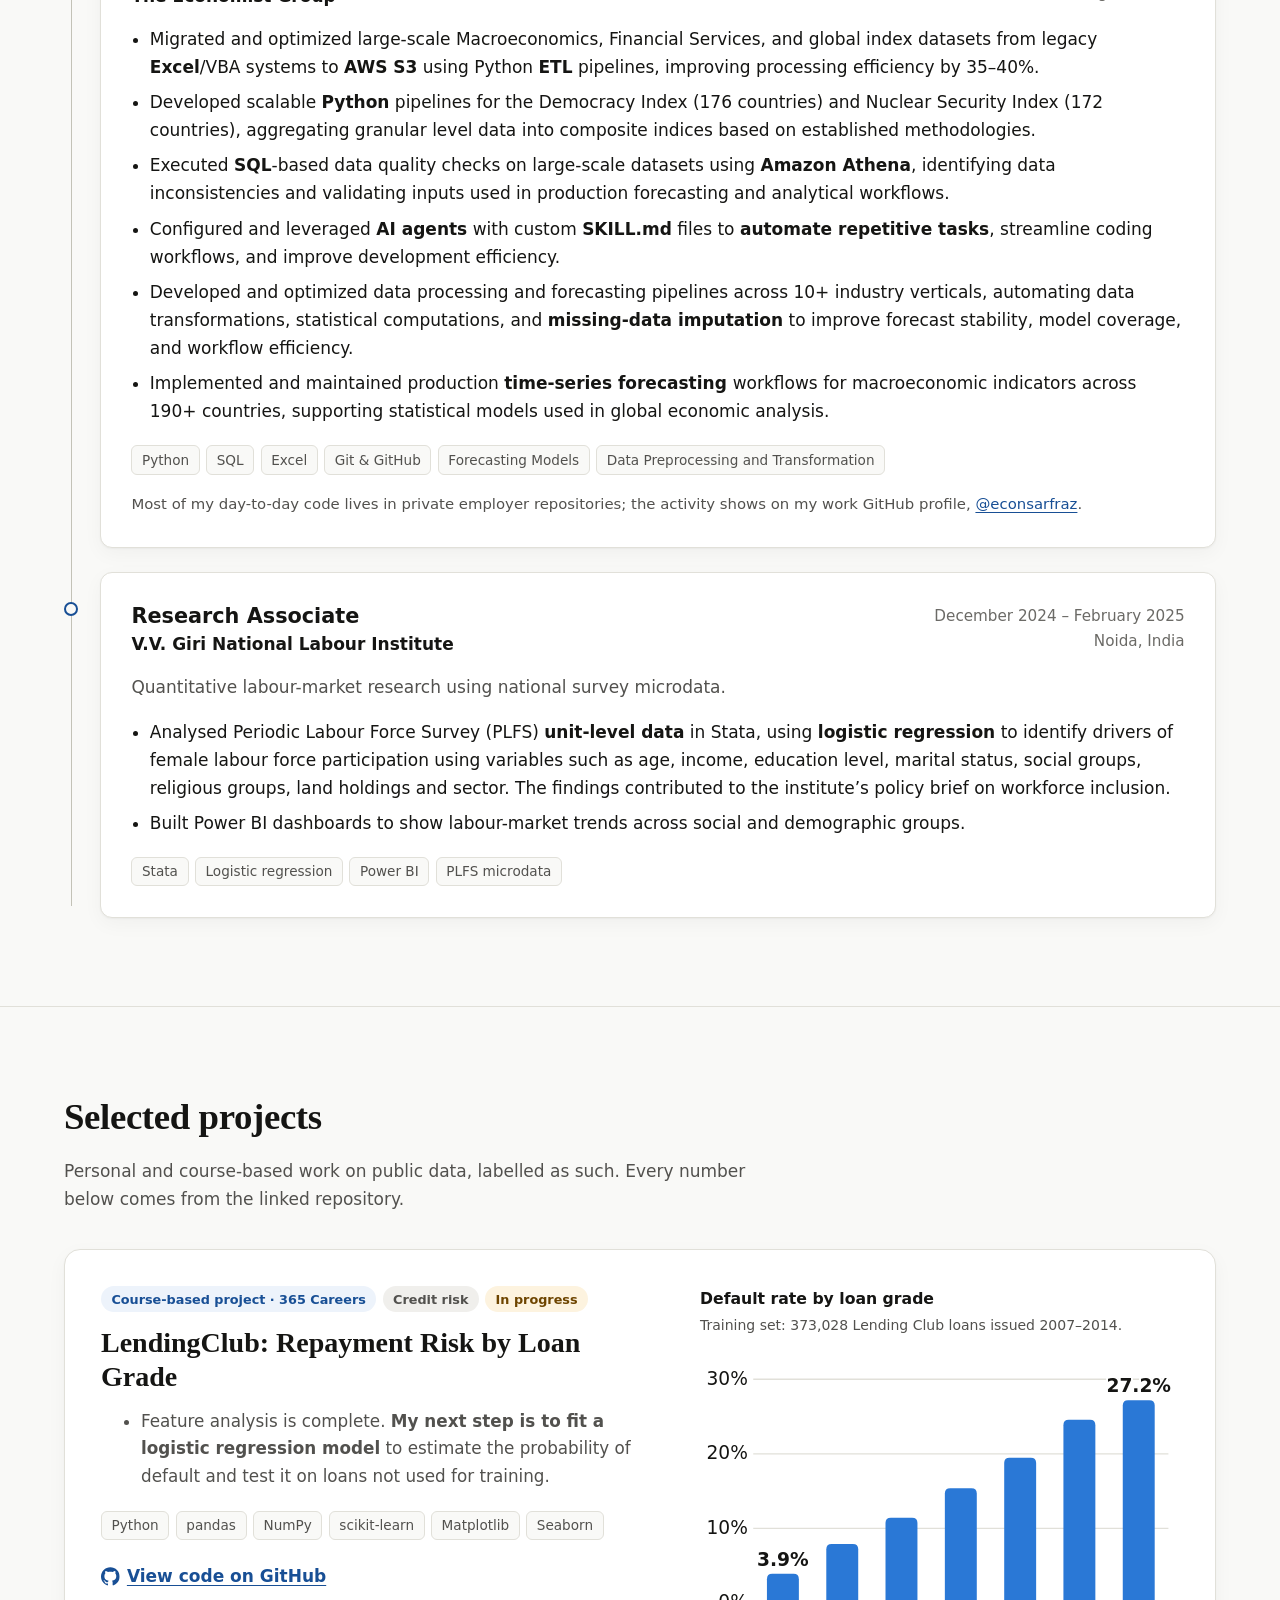
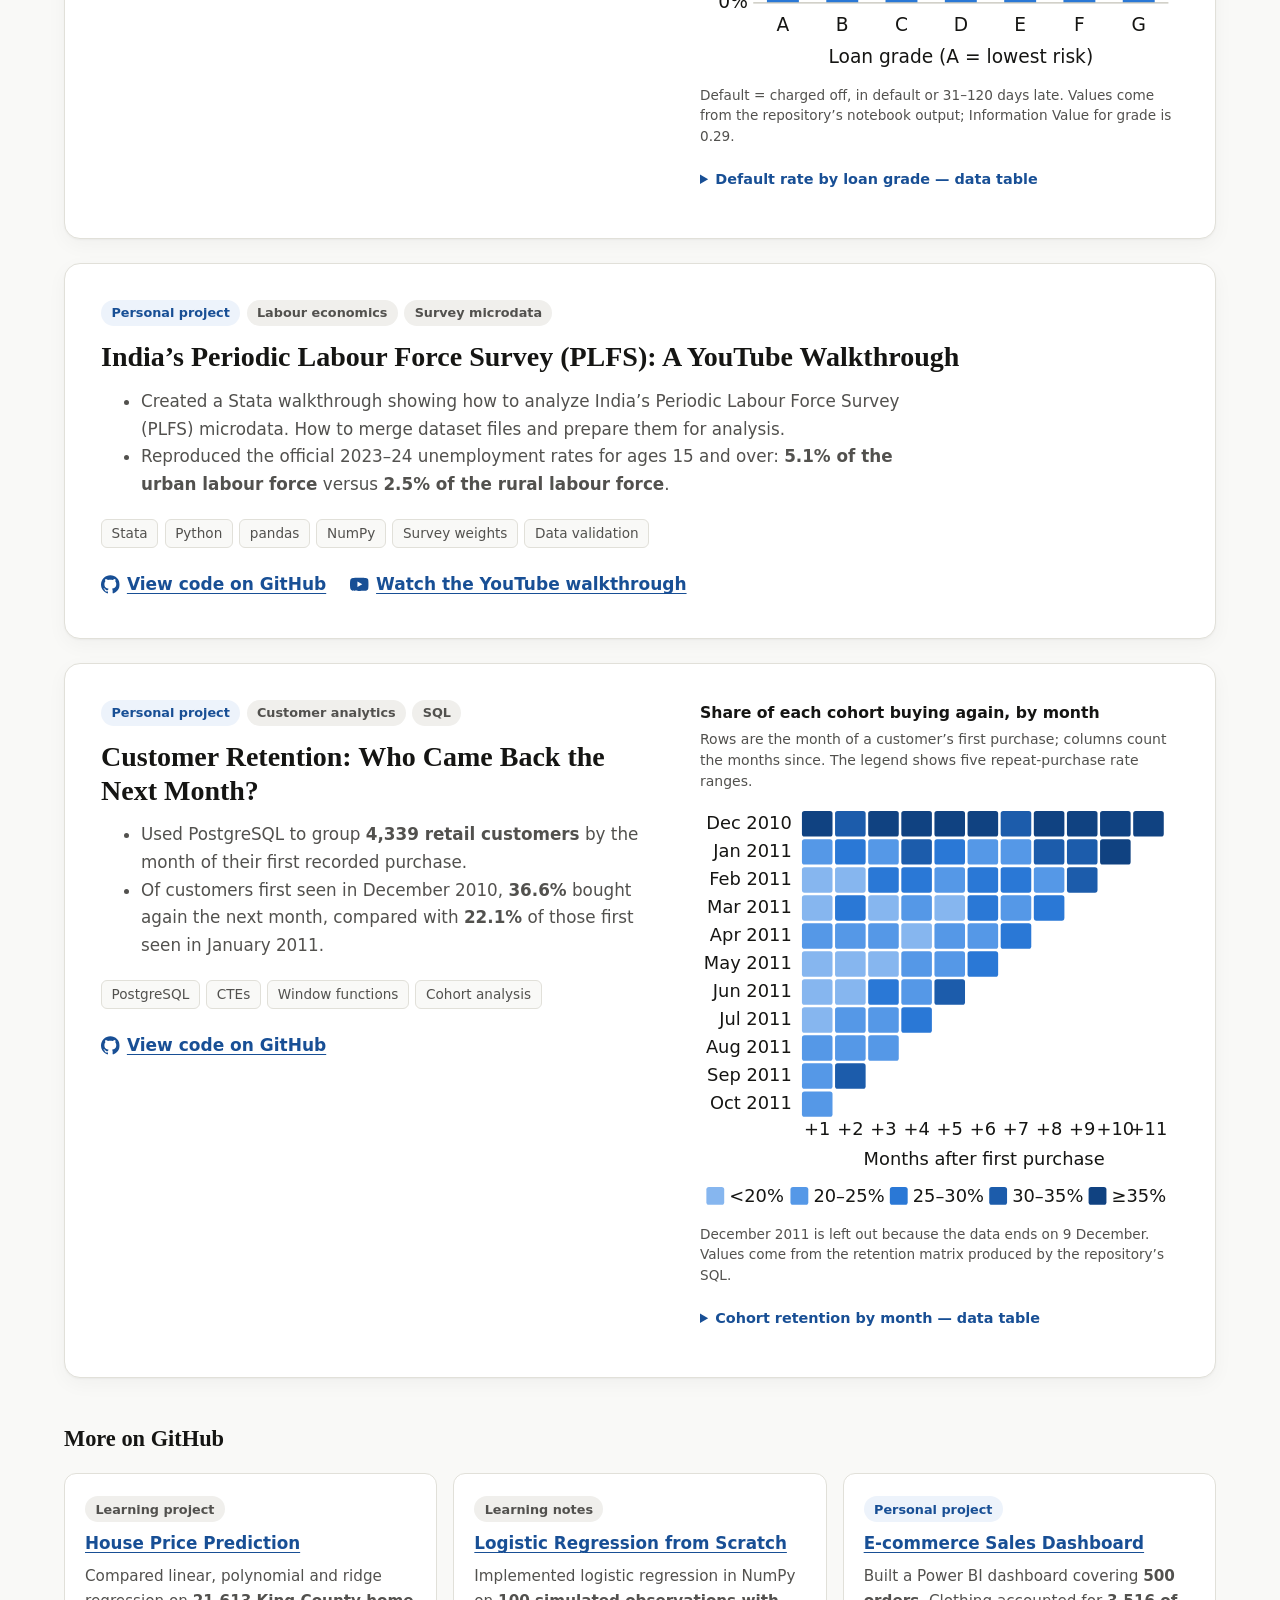
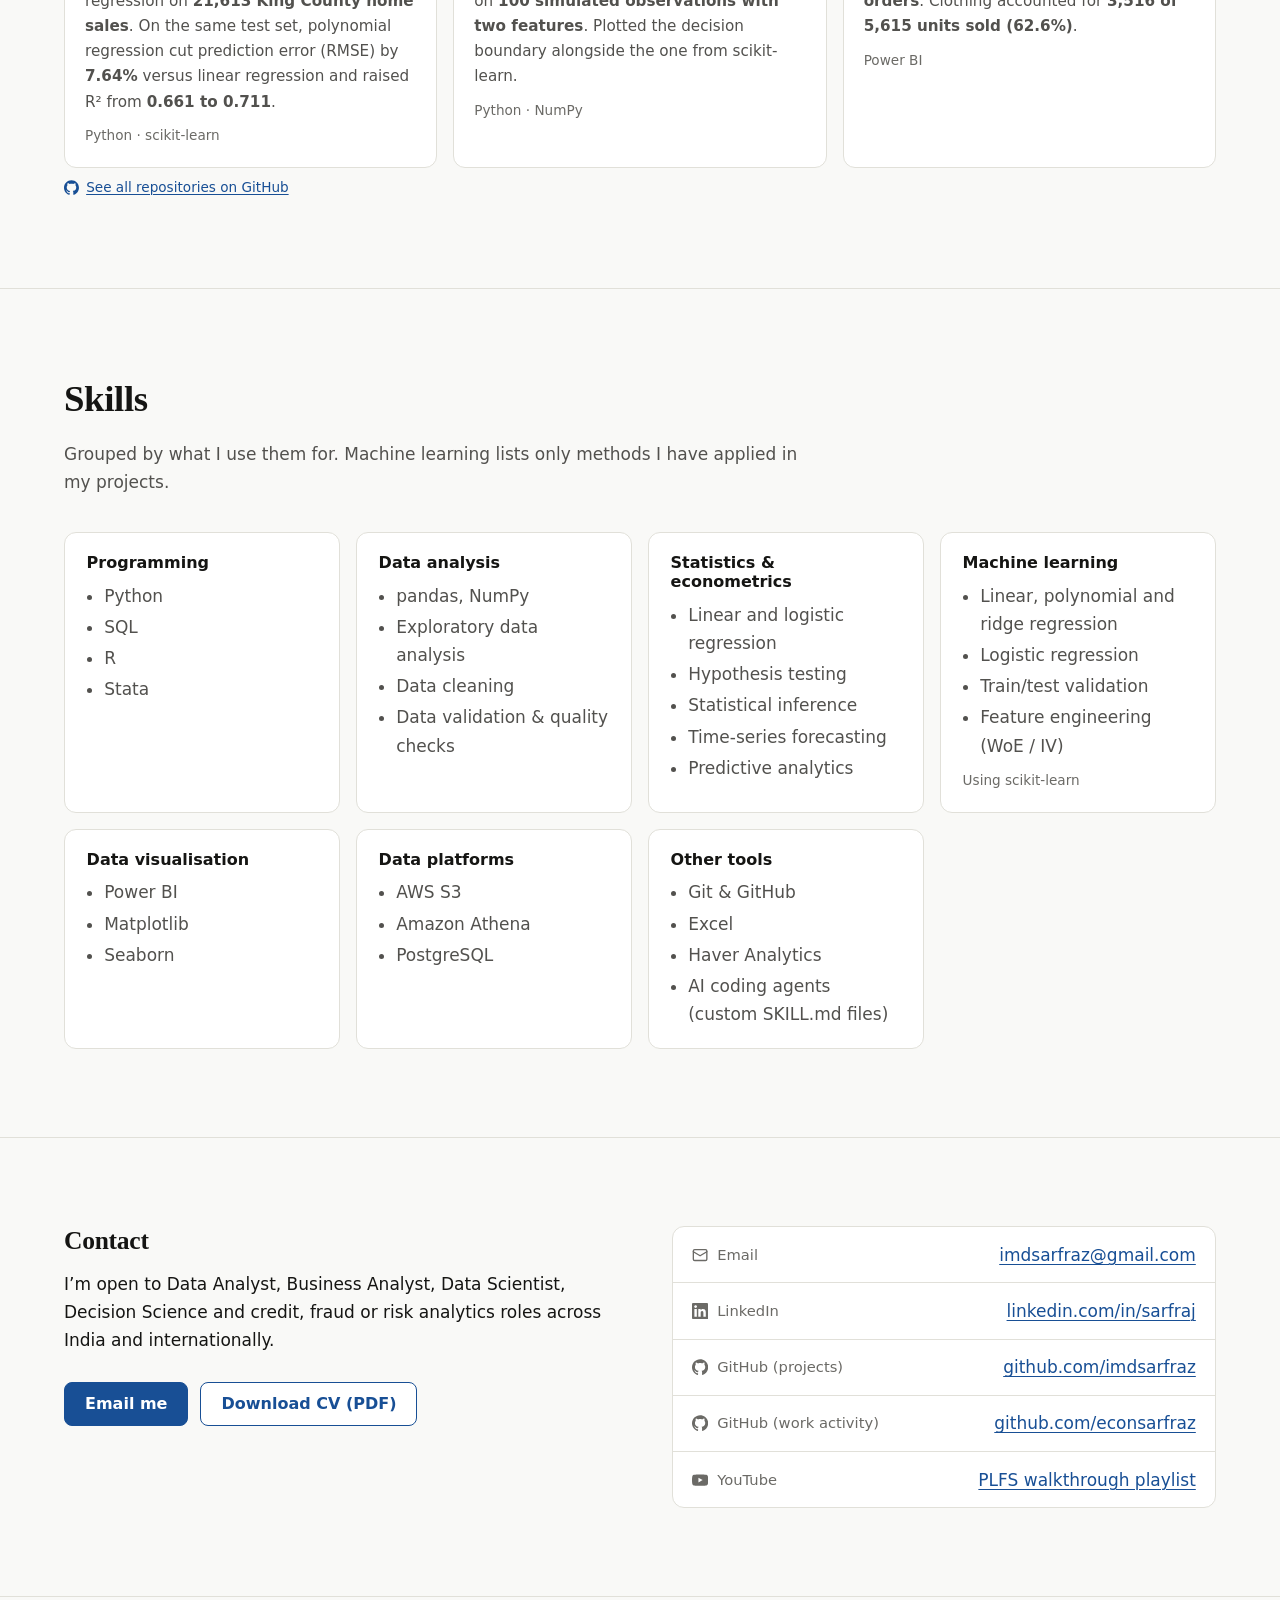
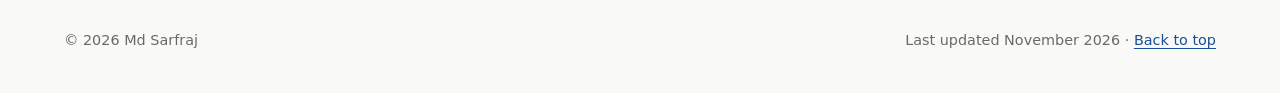
==== commit 04269e8b: "Place local logos after institution names in the hero" ====
--- a/index.html
+++ b/index.html
@@ -87,8 +87,14 @@
     <section class="hero" aria-labelledby="name">
       <div class="container">
         <h1 id="name">Md Sarfraj</h1>
-        <p class="lead">Data Analyst at The Economist Group</p>
-        <p class="hero-intro">MA Economics -- Delhi School of Economics</p>
+        <p class="lead">
+          Data Analyst at <span class="hero-affiliation">The Economist
+            <span class="hero-logo-pair">Group <img src="assets/img/economist-group.jpg" width="24" height="24" alt=""></span></span>
+        </p>
+        <p class="hero-intro">
+          MA Economics -- <span class="hero-affiliation">Delhi School of
+            <span class="hero-logo-pair">Economics <img src="assets/img/delhi-school-of-economics.jpg" width="24" height="24" alt=""></span></span>
+        </p>
 
         <div class="actions">
           <a class="btn btn-primary" href="#projects">View projects</a>
--- a/assets/css/style.css
+++ b/assets/css/style.css
@@ -364,6 +364,23 @@
 .hero-intro {
   max-width: 62ch;
   color: var(--ink-2);
+}
+
+.hero-affiliation {
+  display: inline-block;
+  max-width: 100%;
+}
+
+.hero-logo-pair {
+  display: inline-flex;
+  align-items: center;
+  gap: 0.375rem;
+}
+
+.hero-logo-pair img {
+  flex: none;
+  width: 1.5rem;
+  height: 1.5rem;
 }
 
 .core-areas {
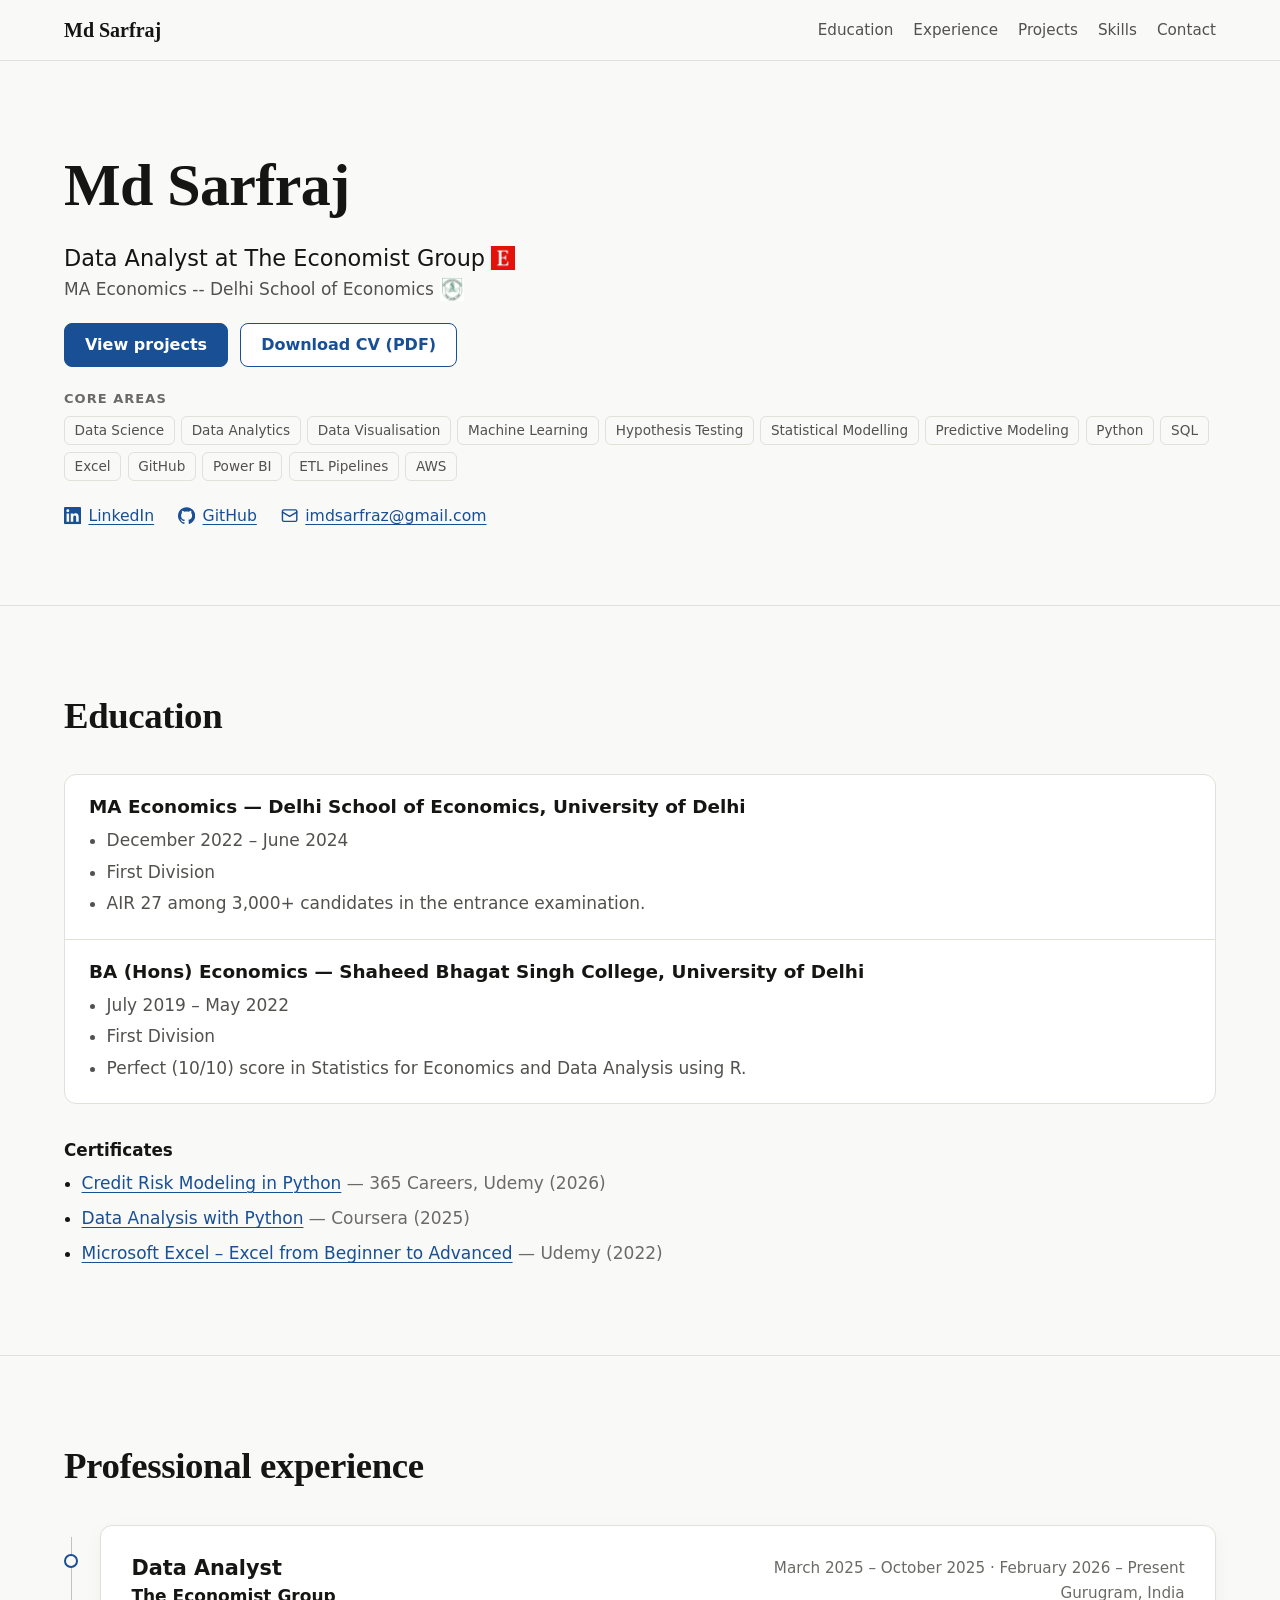
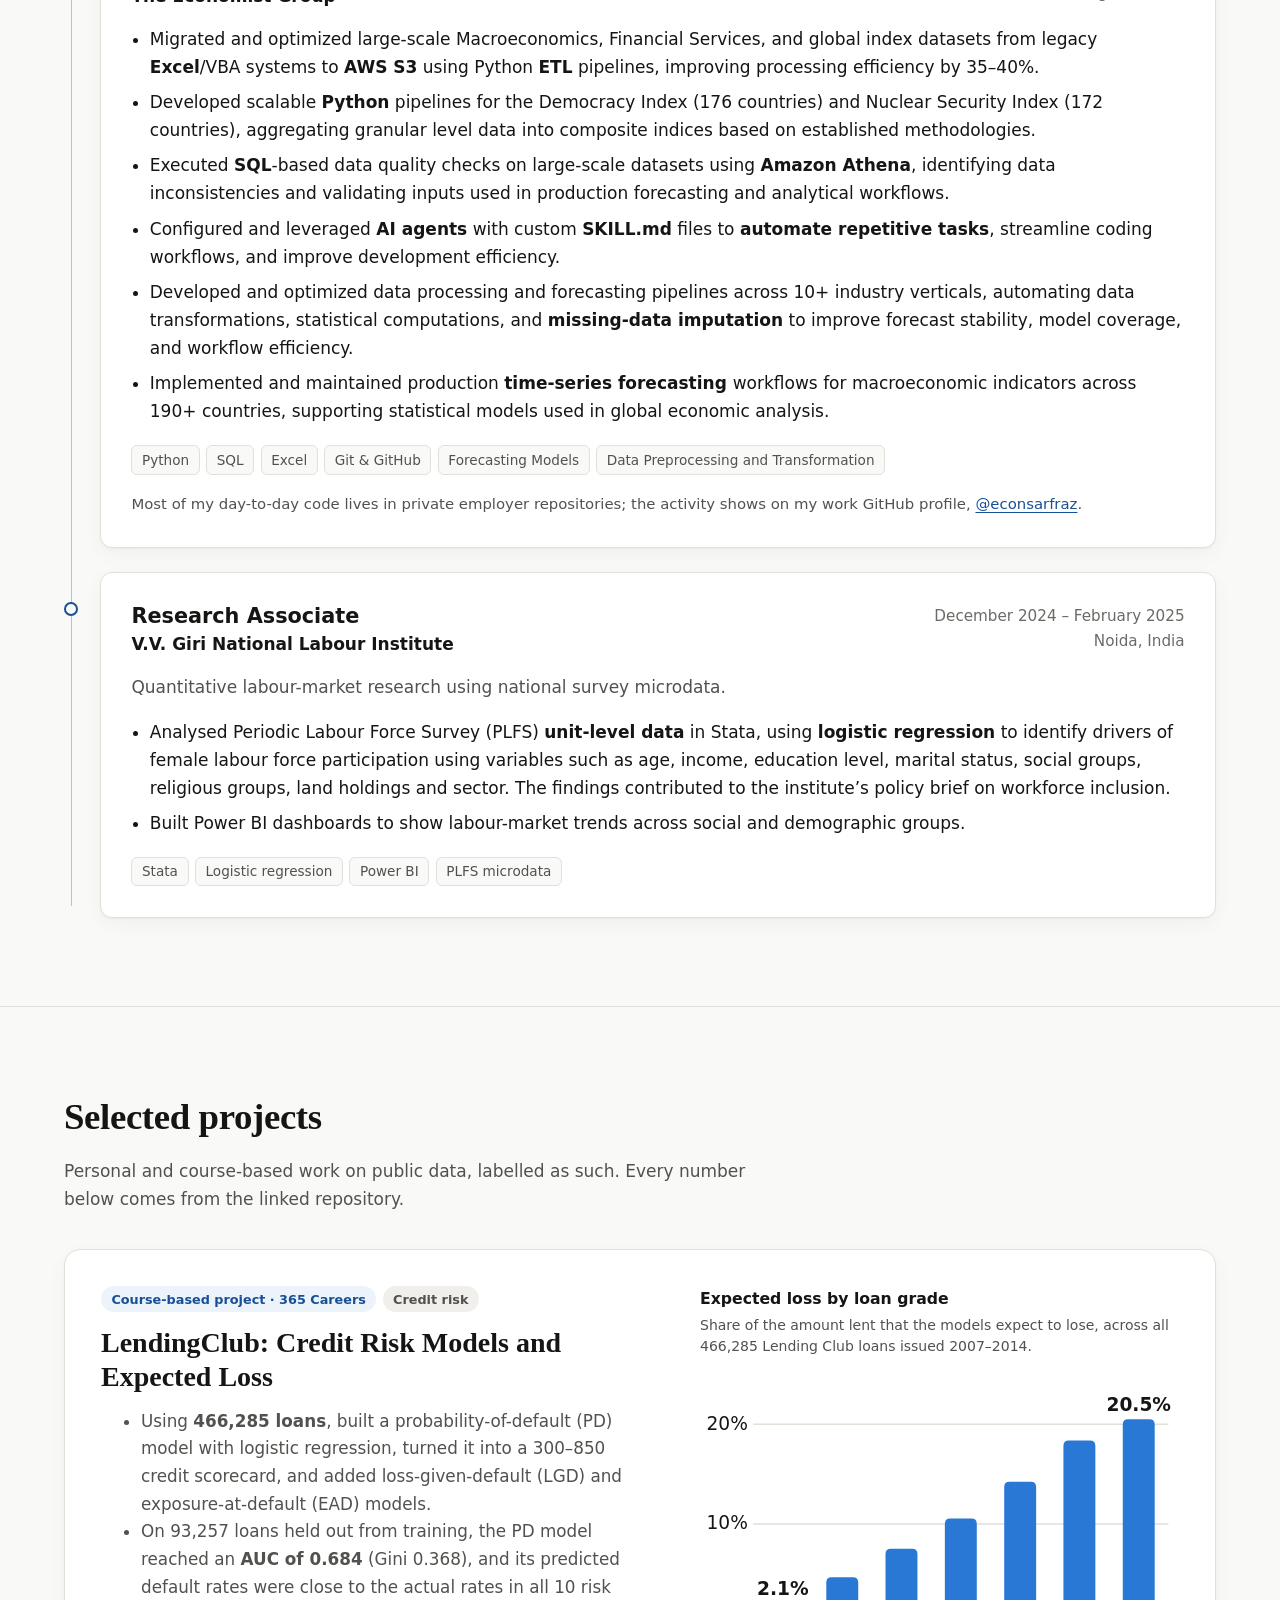
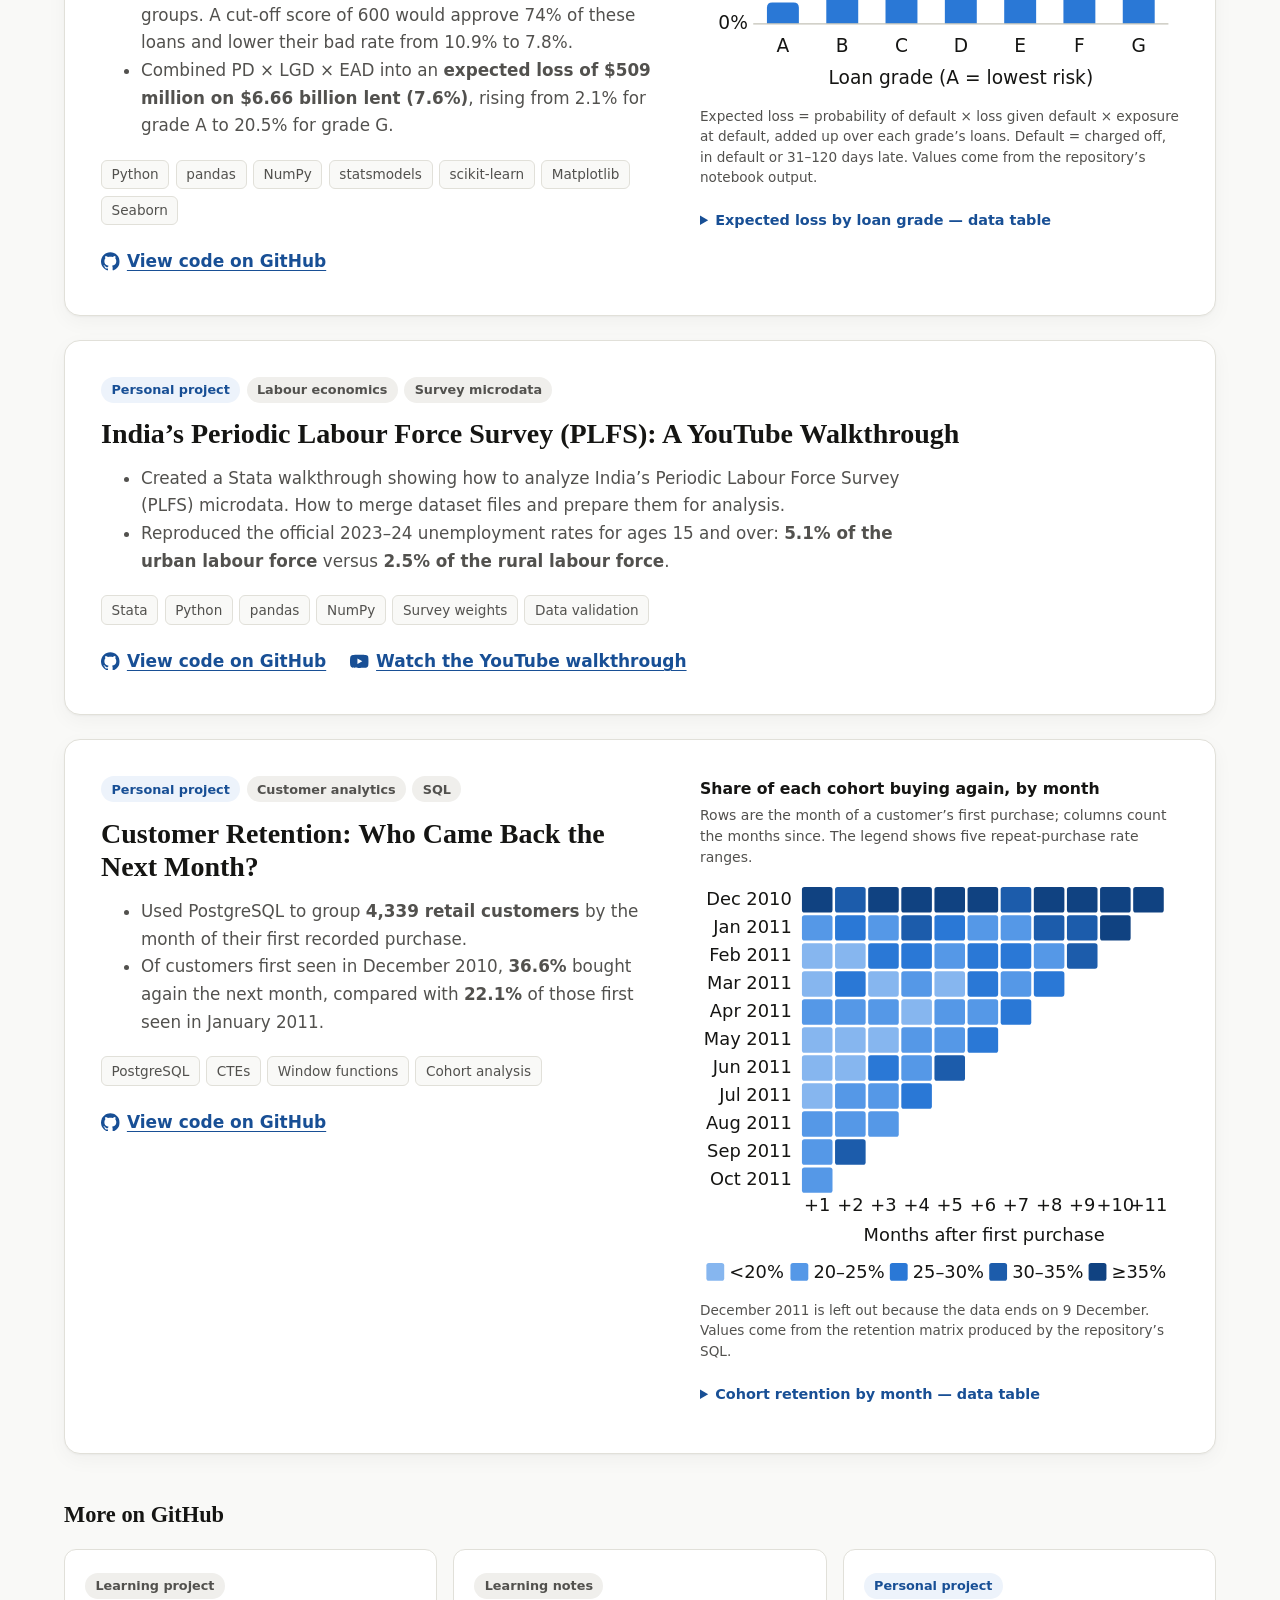
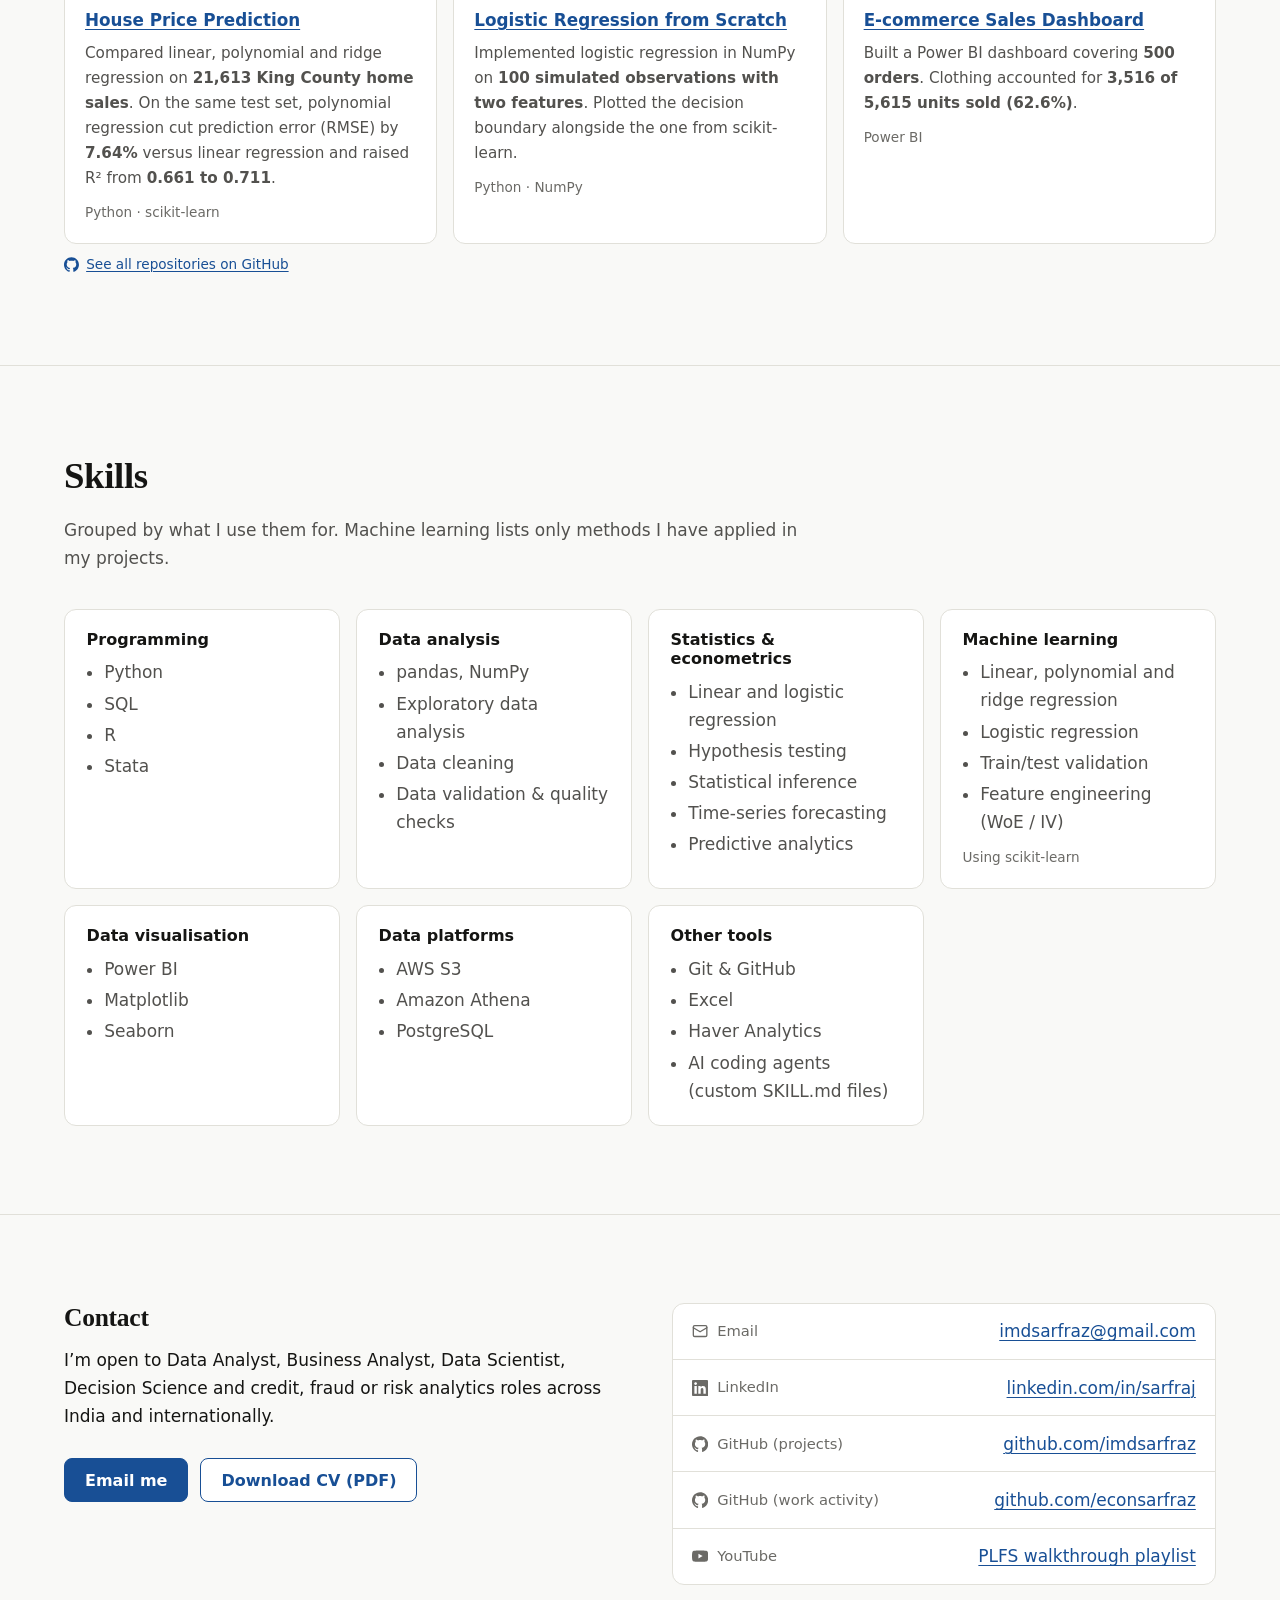
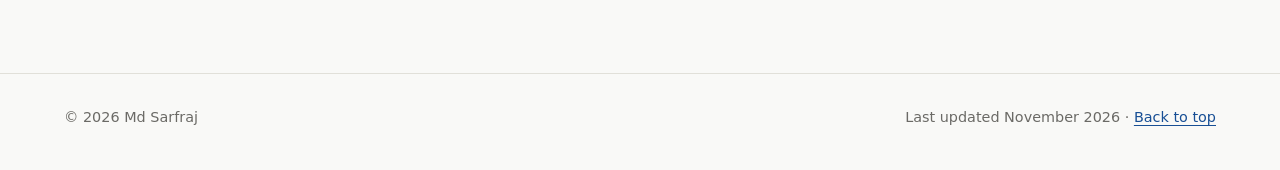
==== commit b893dba1: "Show the completed LendingClub credit risk project The Credit-Risk-Modeling repo now has the full PD" ====
--- a/index.html
+++ b/index.html
@@ -240,16 +240,18 @@
             <ul class="badges">
               <li class="badge">Course-based project · 365 Careers</li>
               <li class="badge badge-neutral">Credit risk</li>
-              <li class="badge badge-progress">In progress</li>
-            </ul>
-            <h3 id="p-credit">LendingClub: Repayment Risk by Loan Grade</h3>
+            </ul>
+            <h3 id="p-credit">LendingClub: Credit Risk Models and Expected Loss</h3>
             <ul class="project-summary">
-              <li>Feature analysis is complete. <strong>My next step is to fit a logistic regression model</strong> to estimate the probability of default and test it on loans not used for training.</li>
+              <li>Using <strong>466,285 loans</strong>, built a probability-of-default (PD) model with logistic regression, turned it into a 300–850 credit scorecard, and added loss-given-default (LGD) and exposure-at-default (EAD) models.</li>
+              <li>On 93,257 loans held out from training, the PD model reached an <strong>AUC of 0.684</strong> (Gini 0.368), and its predicted default rates were close to the actual rates in all 10 risk groups. A cut-off score of 600 would approve 74% of these loans and lower their bad rate from 10.9% to 7.8%.</li>
+              <li>Combined PD × LGD × EAD into an <strong>expected loss of $509 million on $6.66 billion lent (7.6%)</strong>, rising from 2.1% for grade A to 20.5% for grade G.</li>
             </ul>
             <ul class="tags" aria-label="Tools used">
               <li>Python</li>
               <li>pandas</li>
               <li>NumPy</li>
+              <li>statsmodels</li>
               <li>scikit-learn</li>
               <li>Matplotlib</li>
               <li>Seaborn</li>
@@ -262,85 +264,86 @@
             <!-- chart:credit:start -->
             <figure class="chart credit-chart">
               <figcaption>
-                <p class="chart-title" id="credit-chart-label">Default rate by loan grade</p>
-                <p class="chart-sub">Training set: 373,028 Lending Club loans issued 2007–2014.</p>
+                <p class="chart-title" id="credit-chart-label">Expected loss by loan grade</p>
+                <p class="chart-sub">Share of the amount lent that the models expect to lose, across all 466,285 Lending Club loans issued 2007–2014.</p>
                 <p class="chart-hint">Scroll sideways to see the full chart, or open the data table.</p>
               </figcaption>
               <div class="chart-scroll" role="region" aria-labelledby="credit-chart-label" tabindex="0">
             <svg viewBox="0 0 360 244" role="img" aria-labelledby="credit-svg-title" aria-describedby="credit-svg-desc">
-              <title id="credit-svg-title">Default rate by loan grade</title>
-              <desc id="credit-svg-desc">Bar chart of 373,028 training-set loans: the default rate rises steadily from 3.9 percent for grade A to 27.2 percent for grade G. Full values are in the data table.</desc>
-              <line class="grid" x1="40" x2="352" y1="134" y2="134"/>
-              <line class="grid" x1="40" x2="352" y1="78" y2="78"/>
-              <line class="grid" x1="40" x2="352" y1="22" y2="22"/>
+              <title id="credit-svg-title">Expected loss by loan grade</title>
+              <desc id="credit-svg-desc">Bar chart of all 466,285 loans: expected loss as a share of the amount lent rises steadily from 2.1 percent for grade A to 20.5 percent for grade G. Full values are in the data table.</desc>
+              <line class="grid" x1="40" x2="352" y1="115" y2="115"/>
+              <line class="grid" x1="40" x2="352" y1="40" y2="40"/>
               <text class="tick" x="36" y="194" text-anchor="end">0%</text>
-              <text class="tick" x="36" y="138" text-anchor="end">10%</text>
-              <text class="tick" x="36" y="82" text-anchor="end">20%</text>
-              <text class="tick" x="36" y="26" text-anchor="end">30%</text>
+              <text class="tick" x="36" y="119" text-anchor="end">10%</text>
+              <text class="tick" x="36" y="44" text-anchor="end">20%</text>
               <g class="bar-group">
-                <title>Grade A: 3.9% default rate (59,759 loans)</title>
+                <title>Grade A: 2.1% expected loss ($21.3m of $1,000.9m lent)</title>
                 <rect class="hit" x="40.0" y="22" width="44.6" height="168"/>
-                <path class="bar" d="M50.3,190 V172.2 Q50.3,168.2 54.3,168.2 H70.3 Q74.3,168.2 74.3,172.2 V190 Z" fill="#2a78d6"/>
+                <path class="bar" d="M50.3,190 V178.0 Q50.3,174.0 54.3,174.0 H70.3 Q74.3,174.0 74.3,178.0 V190 Z" fill="#2a78d6"/>
               </g>
-              <text class="value-label" x="62.3" y="162.2" text-anchor="middle">3.9%</text>
+              <text class="value-label" x="62.3" y="168.0" text-anchor="middle">2.1%</text>
               <text class="tick" x="62.3" y="211" text-anchor="middle">A</text>
               <g class="bar-group">
-                <title>Grade B: 7.9% default rate (109,730 loans)</title>
+                <title>Grade B: 4.7% expected loss ($83.8m of $1,793.3m lent)</title>
                 <rect class="hit" x="84.6" y="22" width="44.6" height="168"/>
-                <path class="bar" d="M94.9,190 V149.8 Q94.9,145.8 98.9,145.8 H114.9 Q118.9,145.8 118.9,149.8 V190 Z" fill="#2a78d6"/>
+                <path class="bar" d="M94.9,190 V159.0 Q94.9,155.0 98.9,155.0 H114.9 Q118.9,155.0 118.9,159.0 V190 Z" fill="#2a78d6"/>
               </g>
               <text class="tick" x="106.9" y="211" text-anchor="middle">B</text>
               <g class="bar-group">
-                <title>Grade C: 11.4% default rate (100,245 loans)</title>
+                <title>Grade C: 7.5% expected loss ($133.9m of $1,776.9m lent)</title>
                 <rect class="hit" x="129.1" y="22" width="44.6" height="168"/>
-                <path class="bar" d="M139.4,190 V130.0 Q139.4,126.0 143.4,126.0 H159.4 Q163.4,126.0 163.4,130.0 V190 Z" fill="#2a78d6"/>
+                <path class="bar" d="M139.4,190 V137.5 Q139.4,133.5 143.4,133.5 H159.4 Q163.4,133.5 163.4,137.5 V190 Z" fill="#2a78d6"/>
               </g>
               <text class="tick" x="151.4" y="211" text-anchor="middle">C</text>
               <g class="bar-group">
-                <title>Grade D: 15.4% default rate (61,498 loans)</title>
+                <title>Grade D: 10.6% expected loss ($122.1m of $1,156.8m lent)</title>
                 <rect class="hit" x="173.7" y="22" width="44.6" height="168"/>
-                <path class="bar" d="M184.0,190 V107.9 Q184.0,103.9 188.0,103.9 H204.0 Q208.0,103.9 208.0,107.9 V190 Z" fill="#2a78d6"/>
+                <path class="bar" d="M184.0,190 V114.9 Q184.0,110.9 188.0,110.9 H204.0 Q208.0,110.9 208.0,114.9 V190 Z" fill="#2a78d6"/>
               </g>
               <text class="tick" x="196.0" y="211" text-anchor="middle">D</text>
               <g class="bar-group">
-                <title>Grade E: 19.5% default rate (28,612 loans)</title>
+                <title>Grade E: 14.2% expected loss ($89.0m of $625.0m lent)</title>
                 <rect class="hit" x="218.3" y="22" width="44.6" height="168"/>
-                <path class="bar" d="M228.6,190 V84.9 Q228.6,80.9 232.6,80.9 H248.6 Q252.6,80.9 252.6,84.9 V190 Z" fill="#2a78d6"/>
+                <path class="bar" d="M228.6,190 V87.2 Q228.6,83.2 232.6,83.2 H248.6 Q252.6,83.2 252.6,87.2 V190 Z" fill="#2a78d6"/>
               </g>
               <text class="tick" x="240.6" y="211" text-anchor="middle">E</text>
               <g class="bar-group">
-                <title>Grade F: 24.6% default rate (10,530 loans)</title>
+                <title>Grade F: 18.4% expected loss ($44.6m of $242.9m lent)</title>
                 <rect class="hit" x="262.9" y="22" width="44.6" height="168"/>
-                <path class="bar" d="M273.1,190 V56.5 Q273.1,52.5 277.1,52.5 H293.1 Q297.1,52.5 297.1,56.5 V190 Z" fill="#2a78d6"/>
+                <path class="bar" d="M273.1,190 V56.3 Q273.1,52.3 277.1,52.3 H293.1 Q297.1,52.3 297.1,56.3 V190 Z" fill="#2a78d6"/>
               </g>
               <text class="tick" x="285.1" y="211" text-anchor="middle">F</text>
               <g class="bar-group">
-                <title>Grade G: 27.2% default rate (2,654 loans)</title>
+                <title>Grade G: 20.5% expected loss ($14.0m of $68.2m lent)</title>
                 <rect class="hit" x="307.4" y="22" width="44.6" height="168"/>
-                <path class="bar" d="M317.7,190 V41.7 Q317.7,37.7 321.7,37.7 H337.7 Q341.7,37.7 341.7,41.7 V190 Z" fill="#2a78d6"/>
+                <path class="bar" d="M317.7,190 V40.2 Q317.7,36.2 321.7,36.2 H337.7 Q341.7,36.2 341.7,40.2 V190 Z" fill="#2a78d6"/>
               </g>
-              <text class="value-label" x="329.7" y="31.7" text-anchor="middle">27.2%</text>
+              <text class="value-label" x="329.7" y="30.2" text-anchor="middle">20.5%</text>
               <text class="tick" x="329.7" y="211" text-anchor="middle">G</text>
               <line class="baseline" x1="40" x2="352" y1="190" y2="190"/>
               <text class="axis-title" x="196" y="235" text-anchor="middle">Loan grade (A = lowest risk)</text>
             </svg>
               </div>
-              <p class="chart-note">Default = charged off, in default or 31–120 days late. Values come from the repository’s notebook output; Information Value for grade is 0.29.</p>
+              <p class="chart-note">Expected loss = probability of default × loss given default × exposure at default, added up over each grade’s loans. Default = charged off, in default or 31–120 days late. Values come from the repository’s notebook output.</p>
               <details class="data-table">
-                <summary>Default rate by loan grade — data table</summary>
-                <div class="table-scroll" role="region" aria-label="Default rate by grade data" tabindex="0">
+                <summary>Expected loss by loan grade — data table</summary>
+                <div class="table-scroll" role="region" aria-label="Expected loss by grade data" tabindex="0">
             <table>
-            <caption>Training set, Lending Club loans issued 2007–2014</caption>
-            <thead><tr><th scope="col">Grade</th><th scope="col">Loans</th><th scope="col">Defaults</th><th scope="col">Default rate</th><th scope="col">WoE</th></tr></thead>
+            <caption>All Lending Club loans issued 2007–2014. Expected loss rate = expected loss ÷ amount lent.</caption>
+            <thead><tr><th scope="col">Grade</th><th scope="col">Loans</th><th scope="col">Lent ($m)</th><th scope="col">Expected loss ($m)</th><th scope="col">Expected loss rate</th></tr></thead>
             <tbody>
-            <tr><th scope="row">A</th><td>59,759</td><td>2,328</td><td>3.9%</td><td>+1.108</td></tr>
-            <tr><th scope="row">B</th><td>109,730</td><td>8,667</td><td>7.9%</td><td>+0.358</td></tr>
-            <tr><th scope="row">C</th><td>100,245</td><td>11,451</td><td>11.4%</td><td>-0.050</td></tr>
-            <tr><th scope="row">D</th><td>61,498</td><td>9,452</td><td>15.4%</td><td>-0.392</td></tr>
-            <tr><th scope="row">E</th><td>28,612</td><td>5,572</td><td>19.5%</td><td>-0.678</td></tr>
-            <tr><th scope="row">F</th><td>10,530</td><td>2,586</td><td>24.6%</td><td>-0.975</td></tr>
-            <tr><th scope="row">G</th><td>2,654</td><td>722</td><td>27.2%</td><td>-1.113</td></tr>
+            <tr><th scope="row">A</th><td>74,867</td><td>1,000.9</td><td>21.3</td><td>2.1%</td></tr>
+            <tr><th scope="row">B</th><td>136,929</td><td>1,793.3</td><td>83.8</td><td>4.7%</td></tr>
+            <tr><th scope="row">C</th><td>125,293</td><td>1,776.9</td><td>133.9</td><td>7.5%</td></tr>
+            <tr><th scope="row">D</th><td>76,888</td><td>1,156.8</td><td>122.1</td><td>10.6%</td></tr>
+            <tr><th scope="row">E</th><td>35,757</td><td>625.0</td><td>89.0</td><td>14.2%</td></tr>
+            <tr><th scope="row">F</th><td>13,229</td><td>242.9</td><td>44.6</td><td>18.4%</td></tr>
+            <tr><th scope="row">G</th><td>3,322</td><td>68.2</td><td>14.0</td><td>20.5%</td></tr>
             </tbody>
+            <tfoot>
+            <tr><th scope="row">All</th><td>466,285</td><td>6,664.1</td><td>508.6</td><td>7.6%</td></tr>
+            </tfoot>
             </table>
                 </div>
               </details>
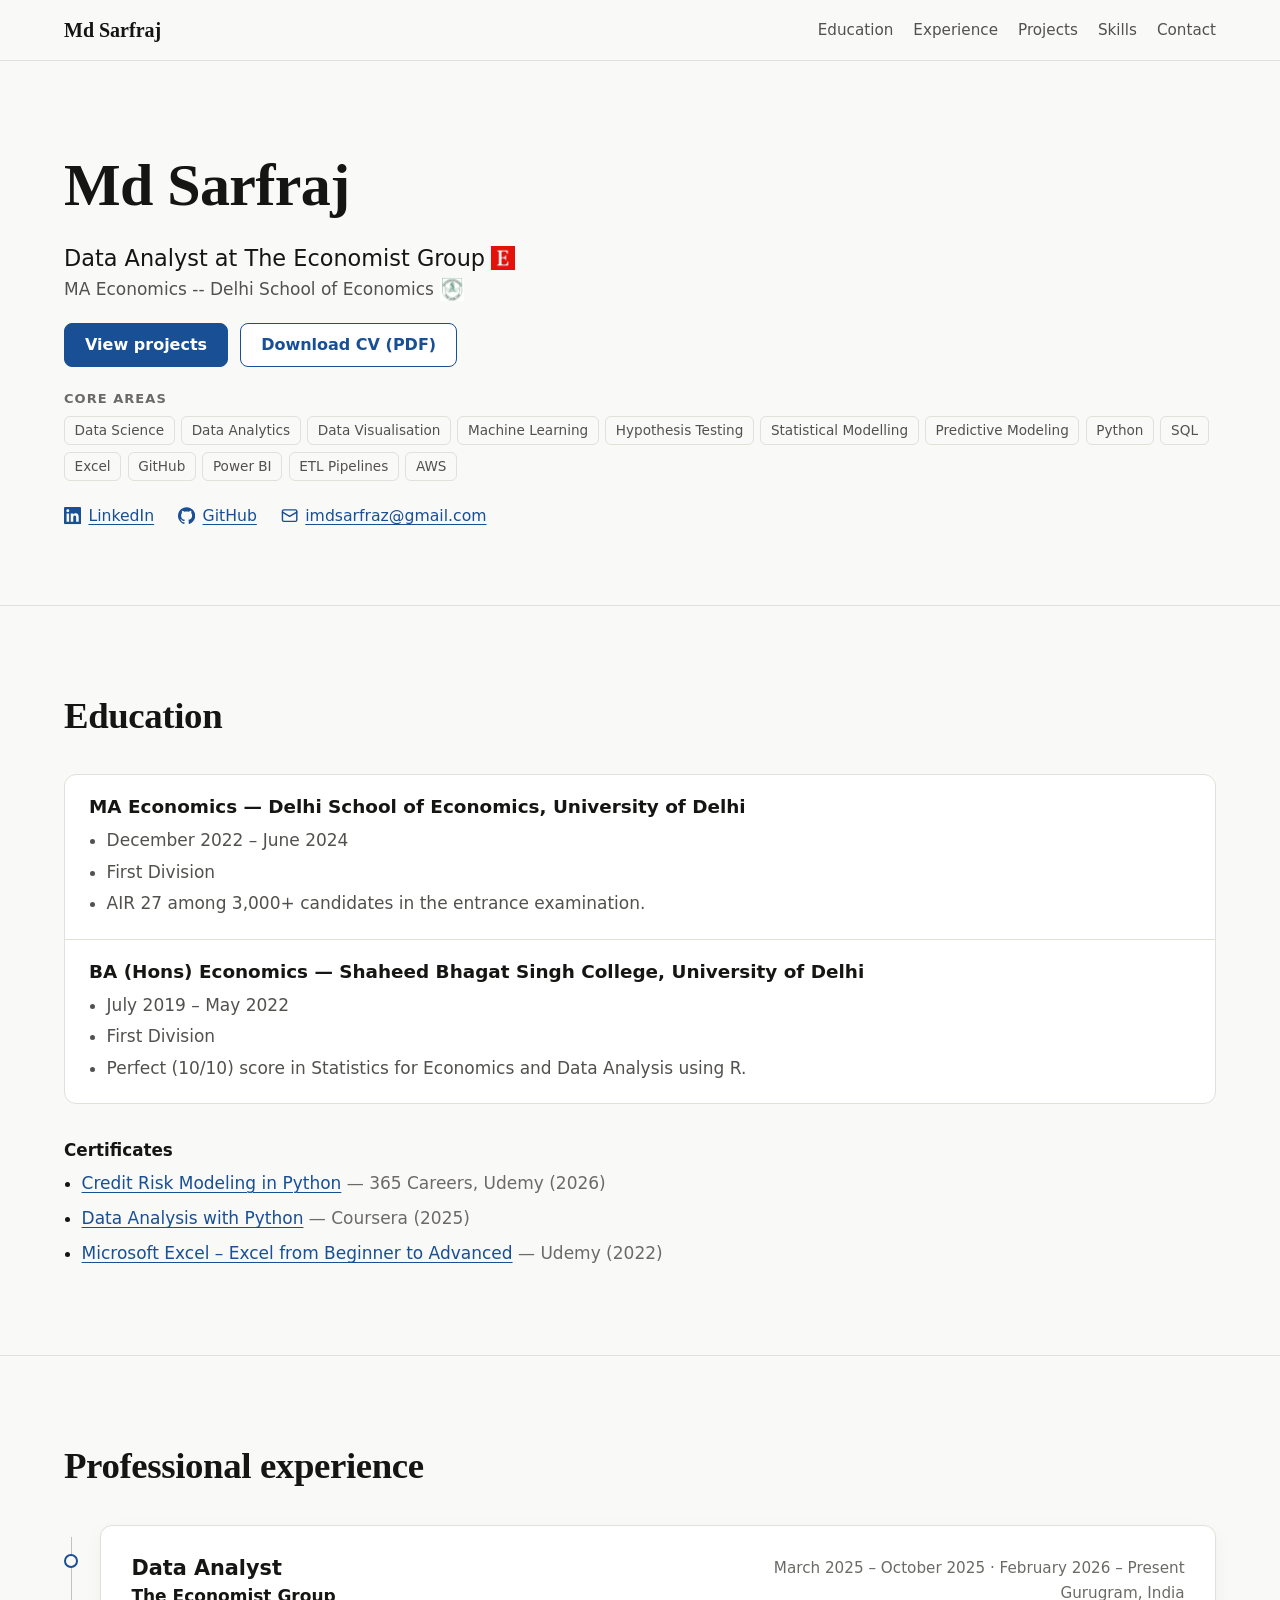
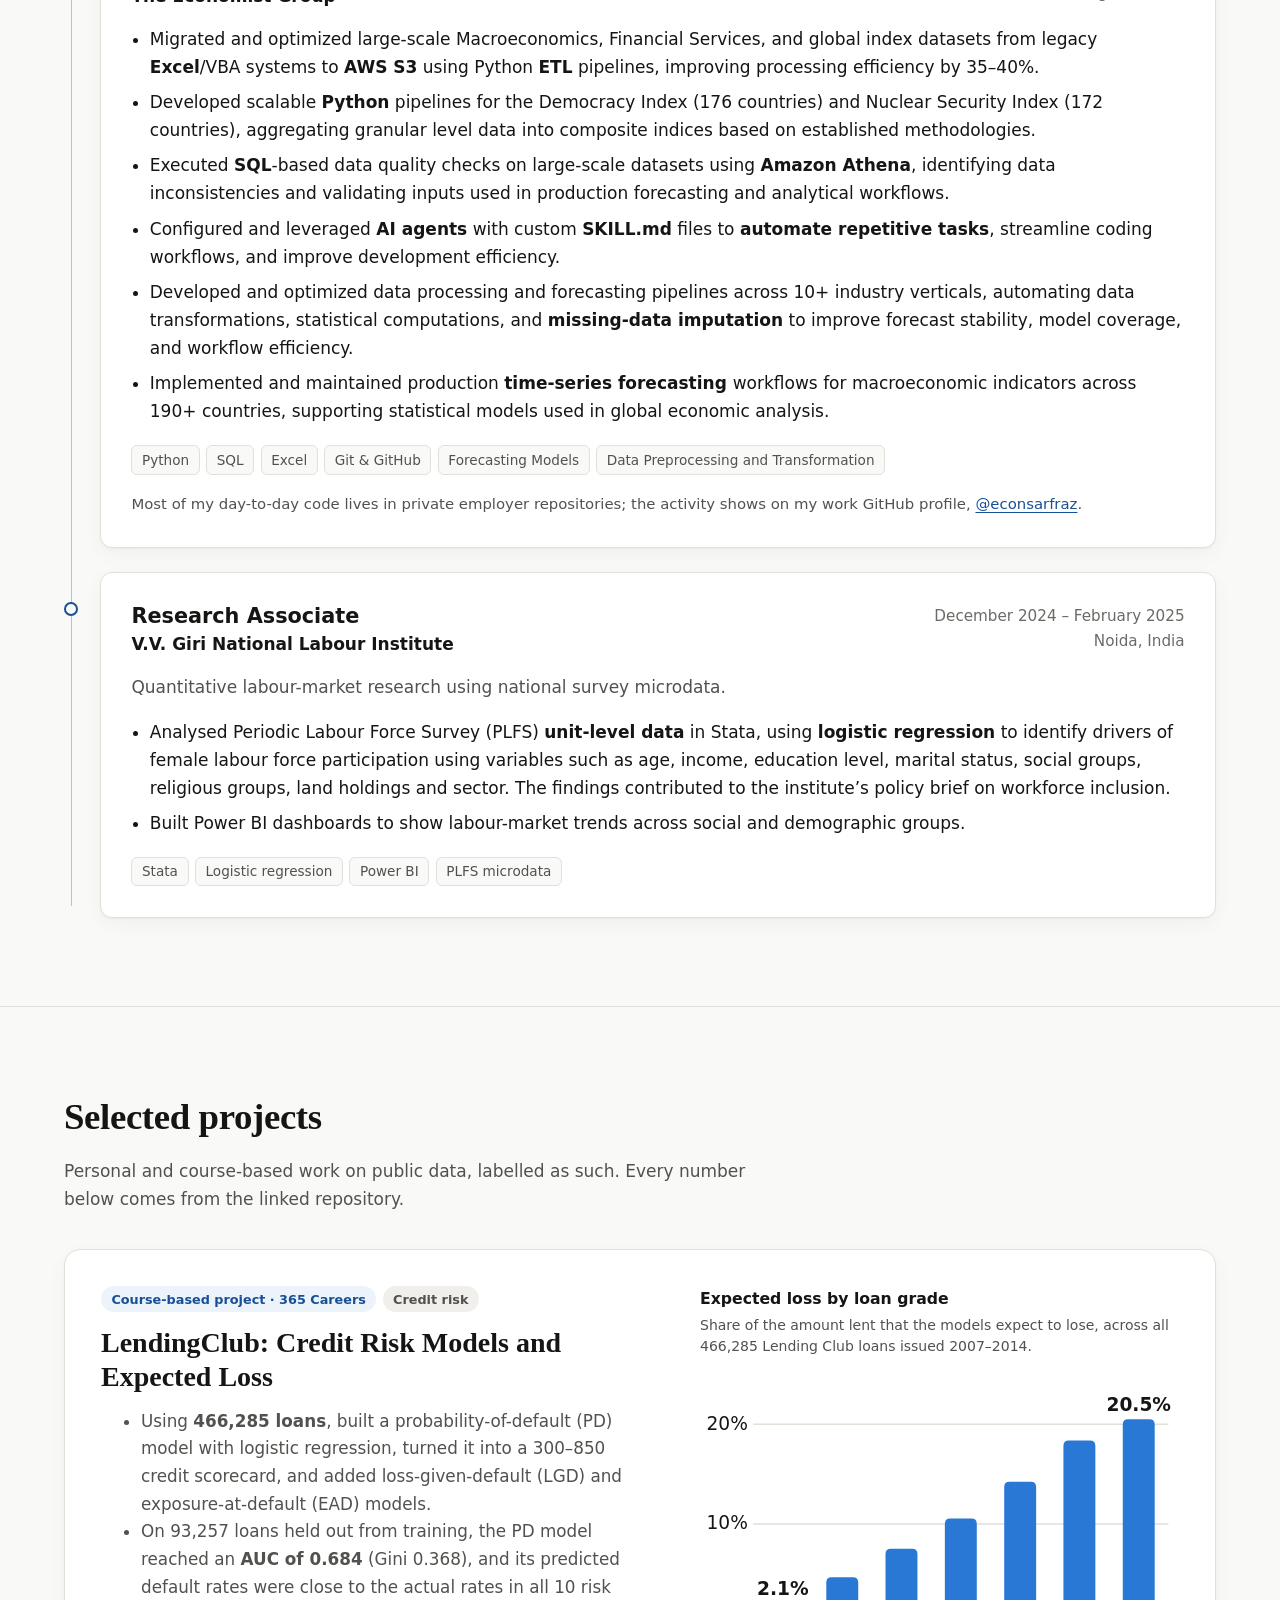
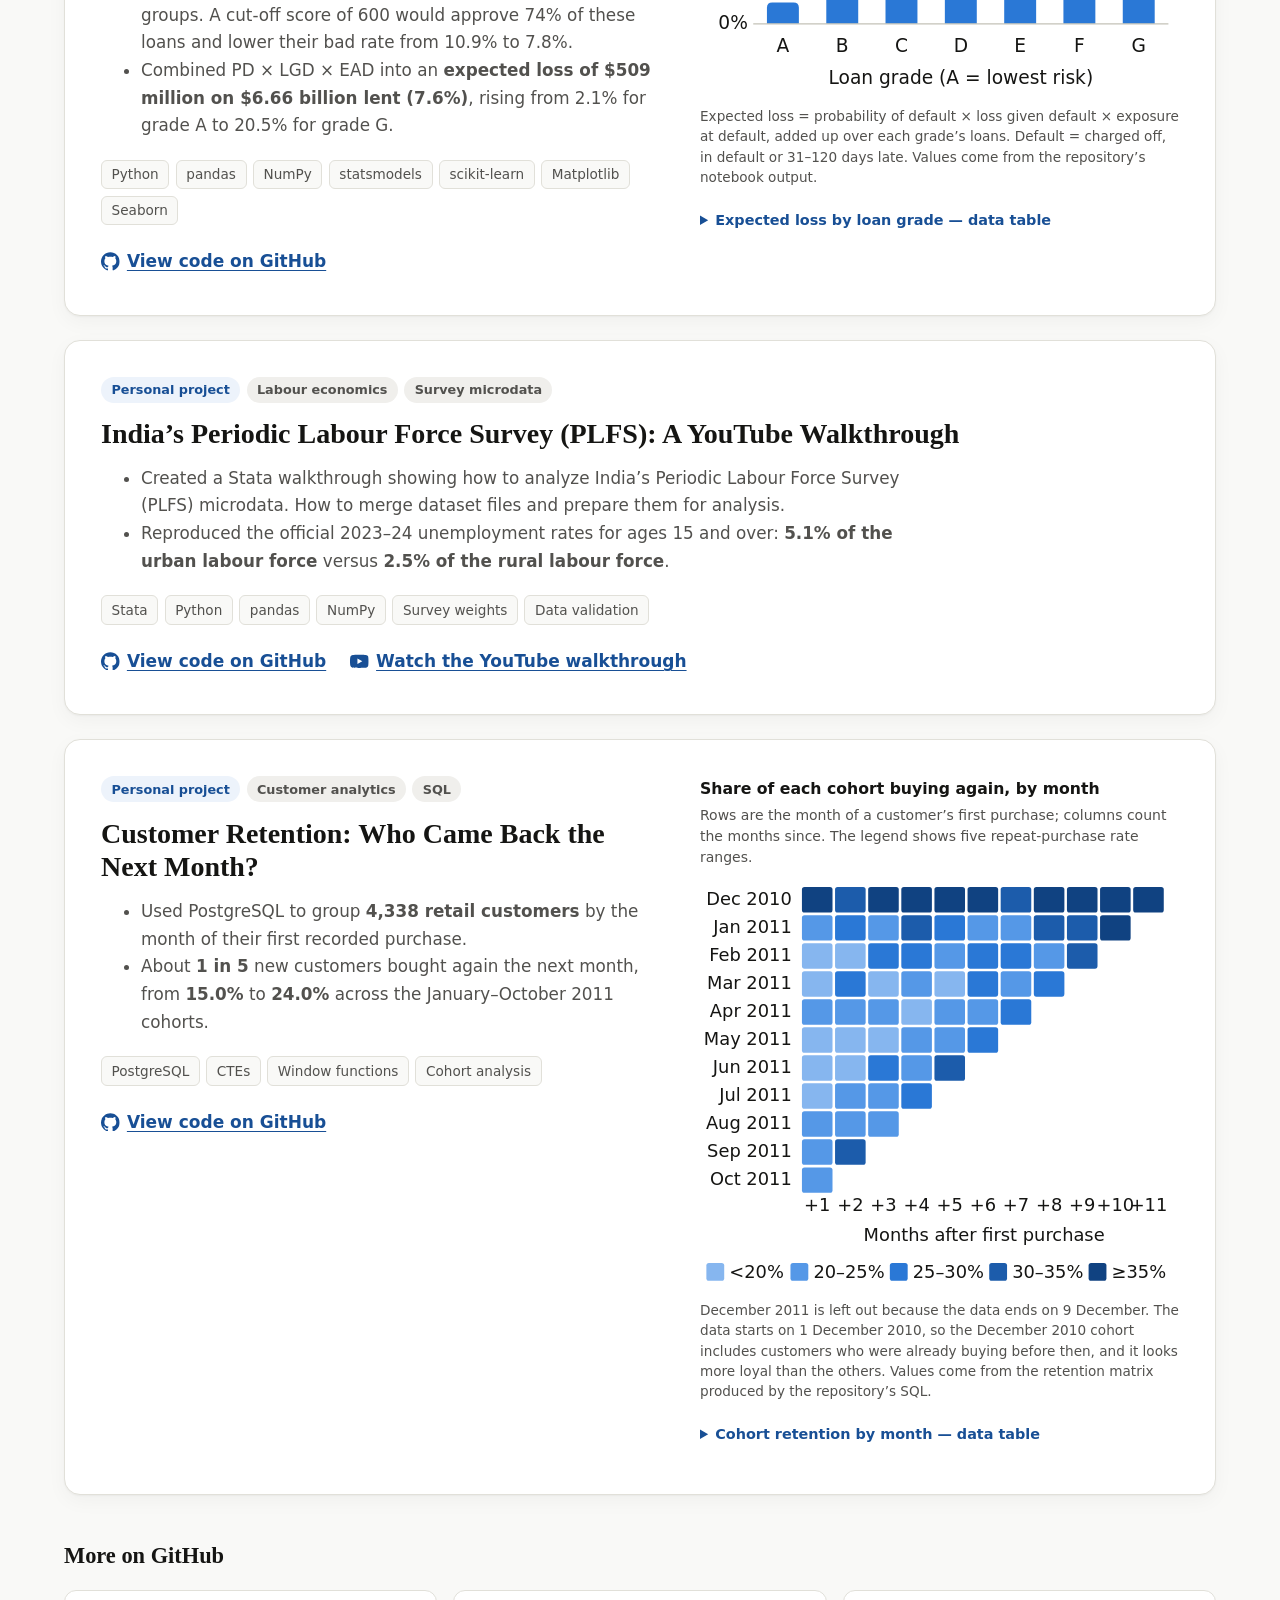
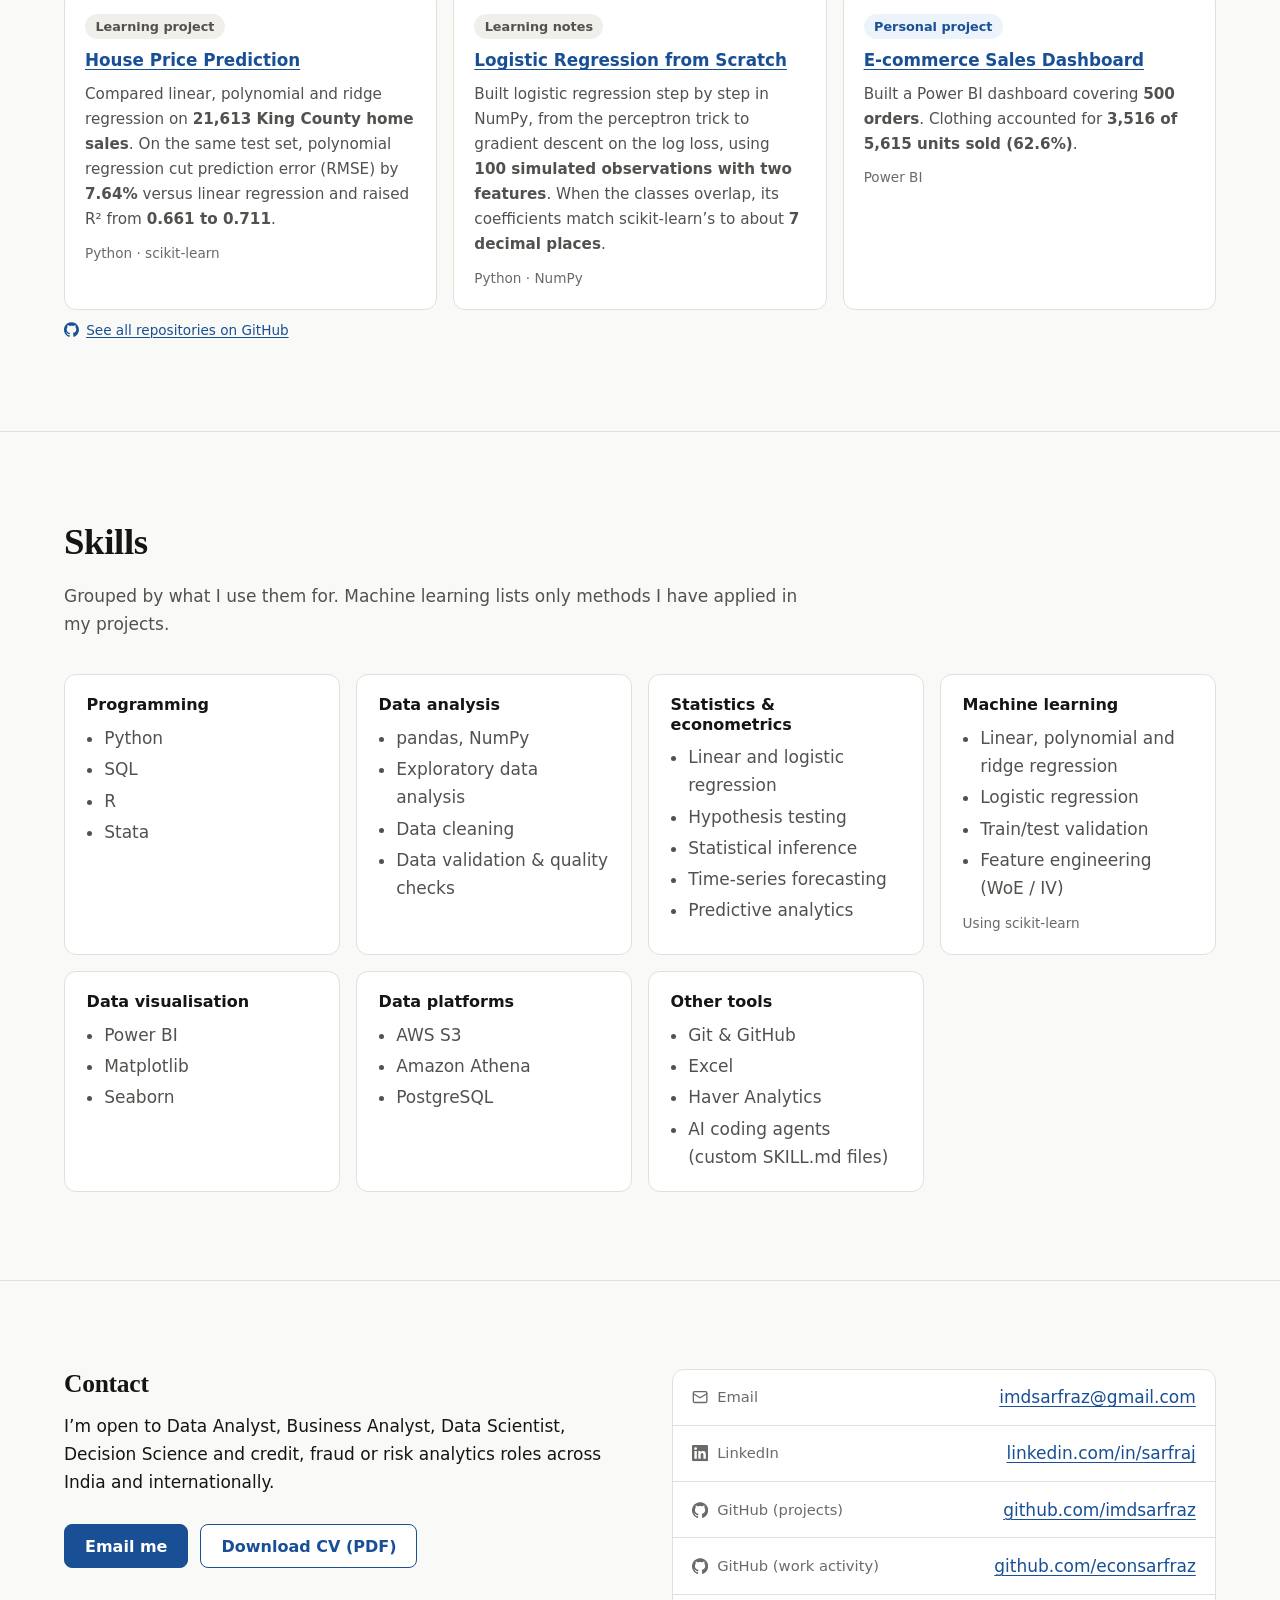
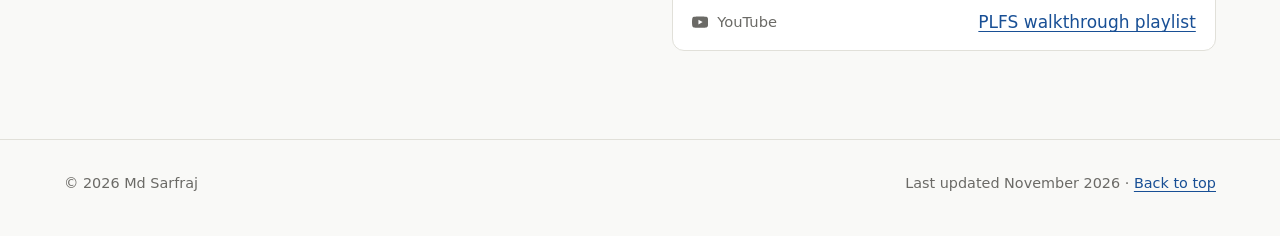
==== commit 30b28522: "Bring other project summaries in line with their repos Checked every number in the Projects section " ====
--- a/index.html
+++ b/index.html
@@ -388,8 +388,8 @@
             </ul>
             <h3 id="p-cohort">Customer Retention: Who Came Back the Next Month?</h3>
             <ul class="project-summary">
-              <li>Used PostgreSQL to group <strong>4,339 retail customers</strong> by the month of their first recorded purchase.</li>
-              <li>Of customers first seen in December 2010, <strong>36.6%</strong> bought again the next month, compared with <strong>22.1%</strong> of those first seen in January 2011.</li>
+              <li>Used PostgreSQL to group <strong>4,338 retail customers</strong> by the month of their first recorded purchase.</li>
+              <li>About <strong>1 in 5</strong> new customers bought again the next month, from <strong>15.0%</strong> to <strong>24.0%</strong> across the January–October 2011 cohorts.</li>
             </ul>
             <ul class="tags" aria-label="Tools used">
               <li>PostgreSQL</li>
@@ -525,7 +525,7 @@
               <text class="tick" x="301" y="311">≥35%</text>
             </svg>
               </div>
-              <p class="chart-note">December 2011 is left out because the data ends on 9 December. Values come from the retention matrix produced by the repository’s SQL.</p>
+              <p class="chart-note">December 2011 is left out because the data ends on 9 December. The data starts on 1 December 2010, so the December 2010 cohort includes customers who were already buying before then, and it looks more loyal than the others. Values come from the retention matrix produced by the repository’s SQL.</p>
               <details class="data-table">
                 <summary>Cohort retention by month — data table</summary>
                 <div class="table-scroll" role="region" aria-label="Cohort retention data" tabindex="0">
@@ -566,7 +566,7 @@
             <li class="more-item">
               <span class="badge badge-neutral">Learning notes</span>
               <h4><a href="https://github.com/imdsarfraz/Building-Logistic-Regression">Logistic Regression from Scratch</a></h4>
-              <p>Implemented logistic regression in NumPy on <strong>100 simulated observations with two features</strong>. Plotted the decision boundary alongside the one from scikit-learn.</p>
+              <p>Built logistic regression step by step in NumPy, from the perceptron trick to gradient descent on the log loss, using <strong>100 simulated observations with two features</strong>. When the classes overlap, its coefficients match scikit-learn’s to about <strong>7 decimal places</strong>.</p>
               <p class="more-tools">Python · NumPy</p>
             </li>
             <li class="more-item">
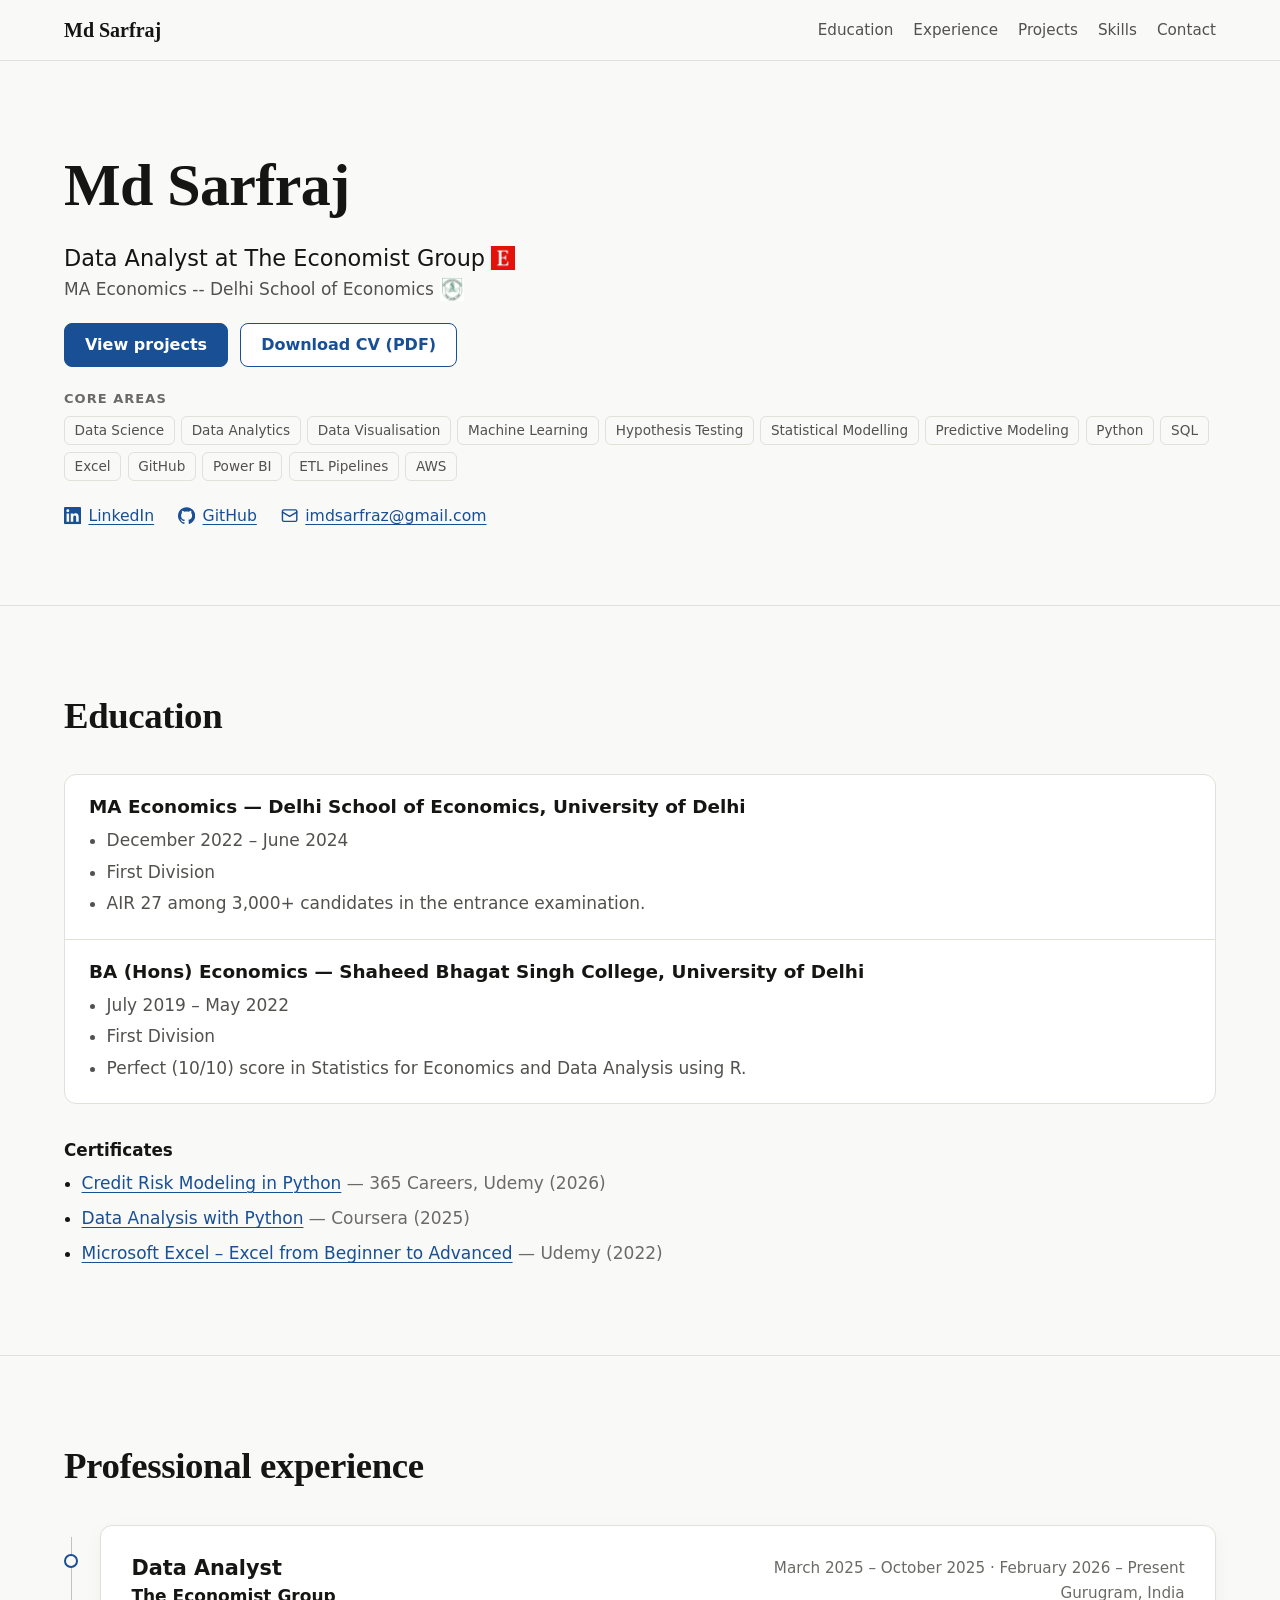
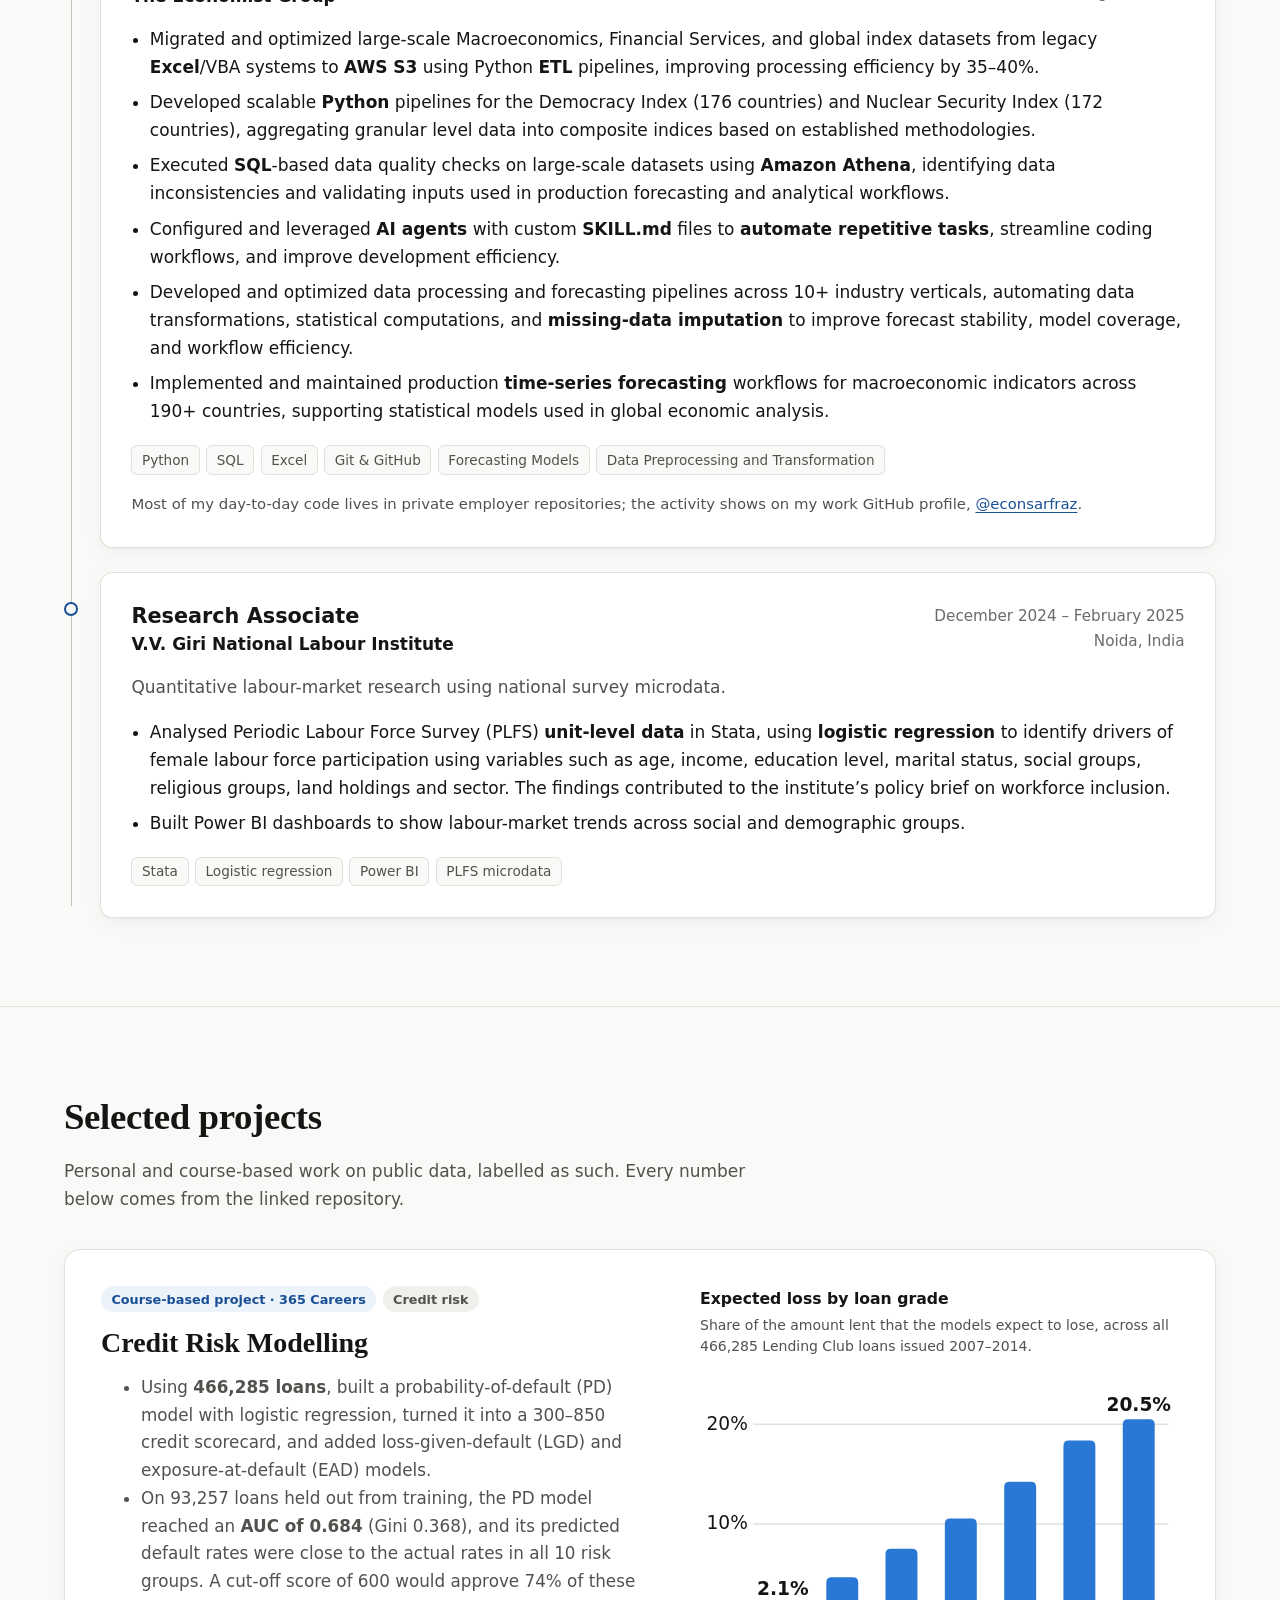
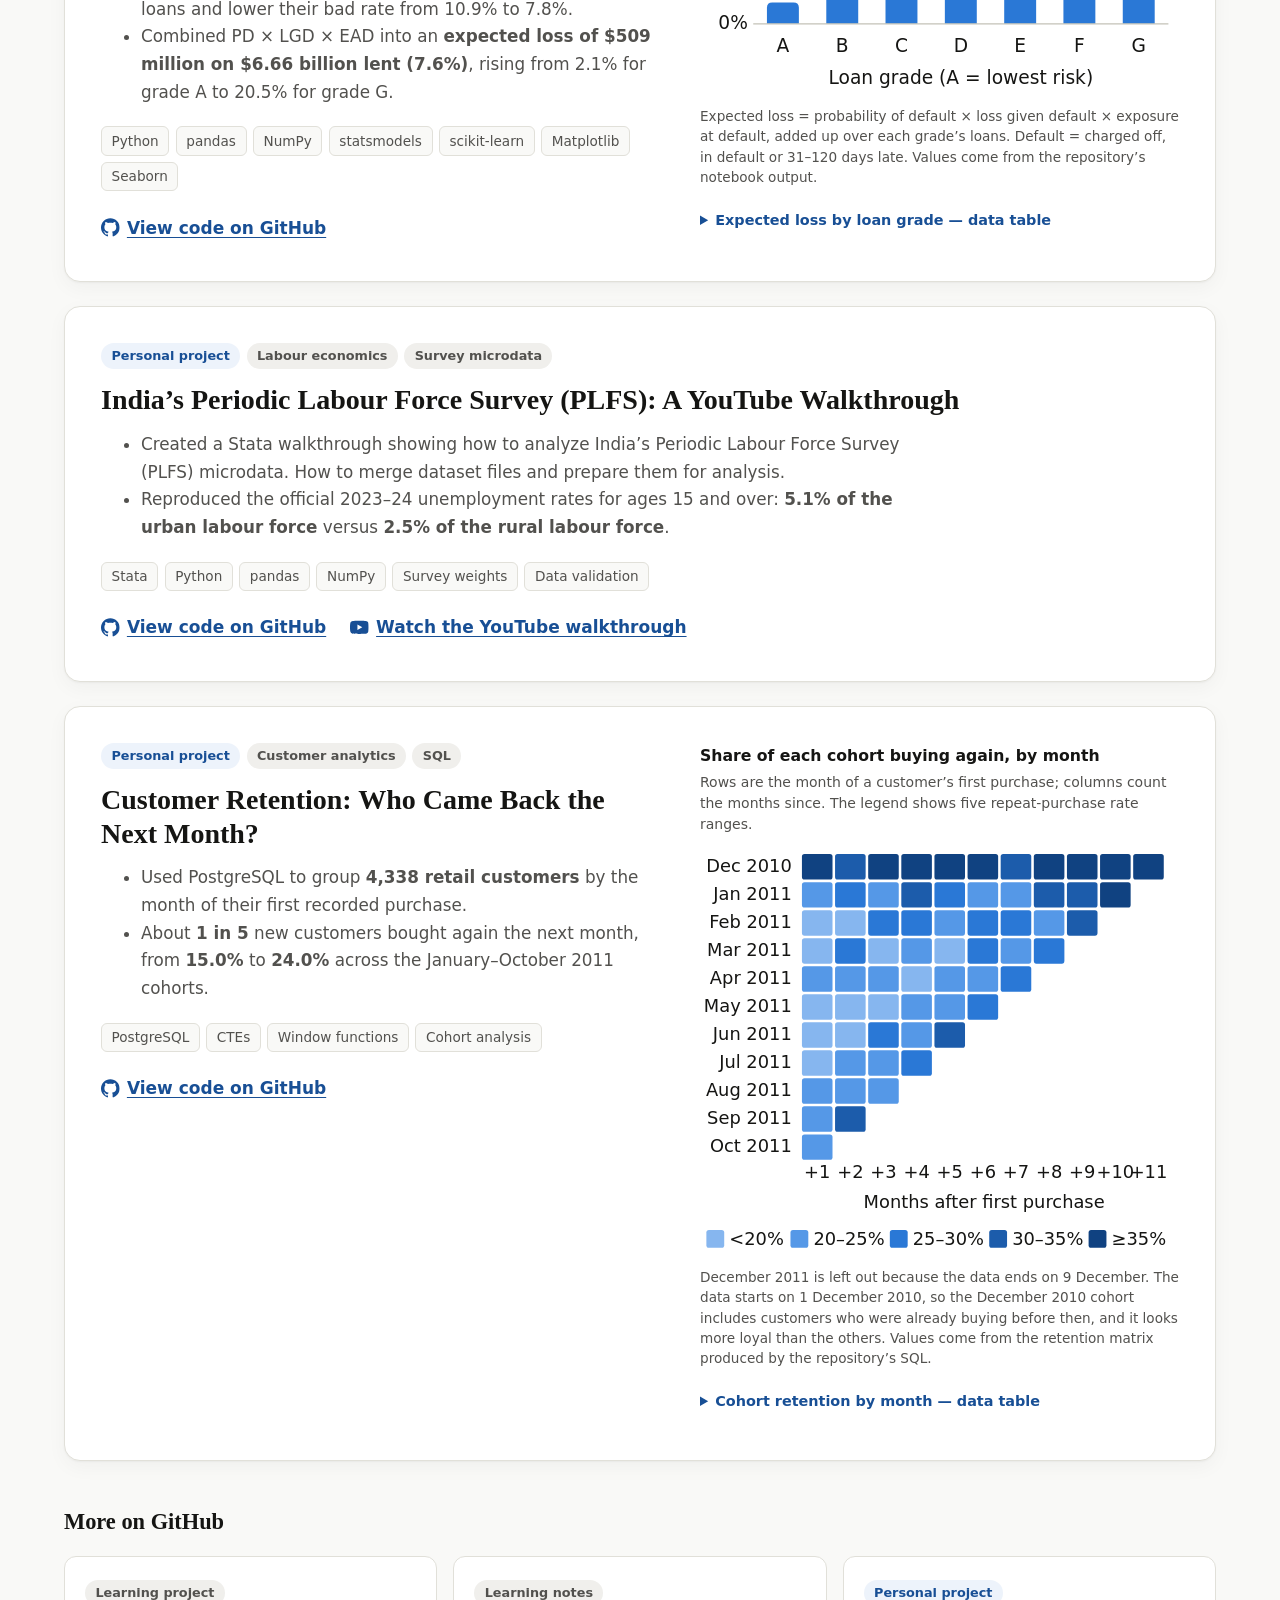
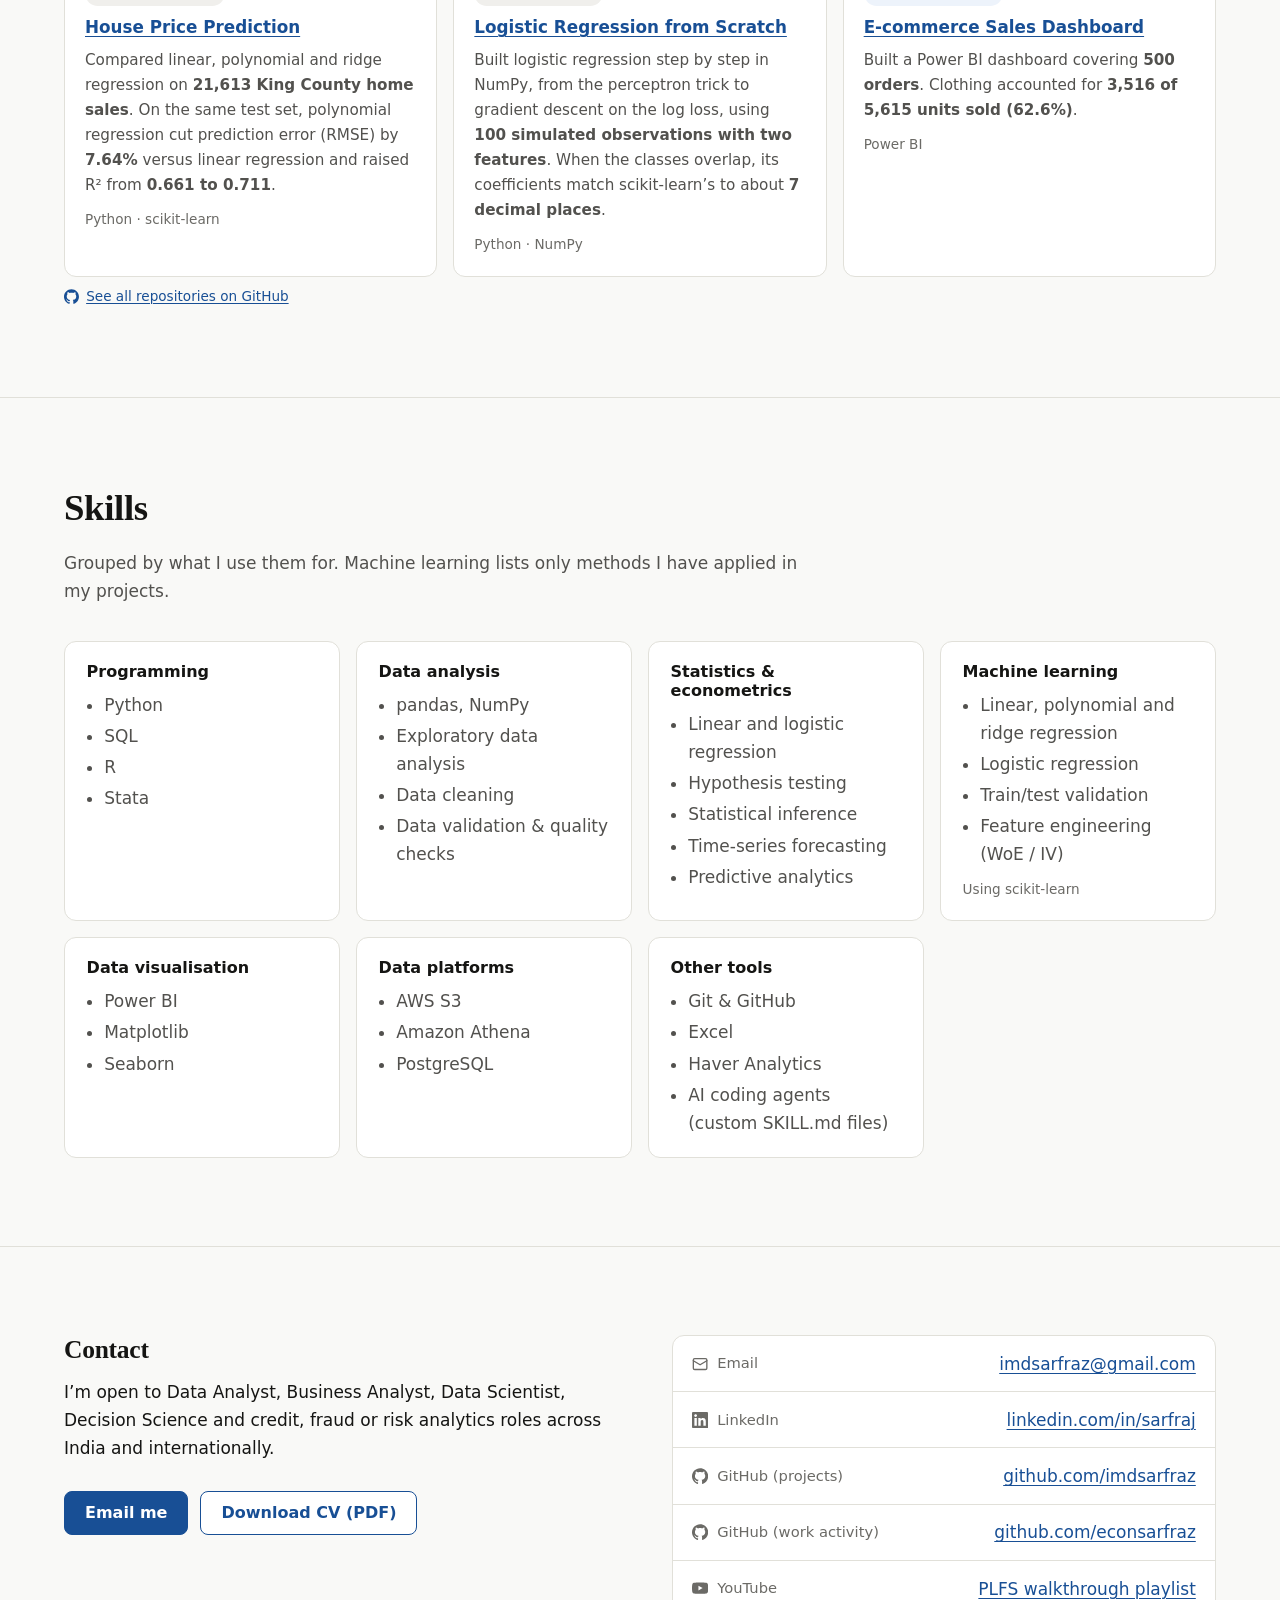
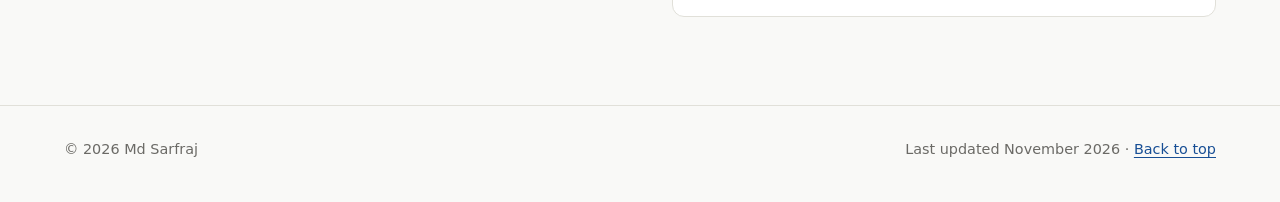
==== commit 70bbfbaf: "Update project title from 'Credit Risk Models' to 'Credit Risk Modelling'" ====
--- a/index.html
+++ b/index.html
@@ -241,7 +241,7 @@
               <li class="badge">Course-based project · 365 Careers</li>
               <li class="badge badge-neutral">Credit risk</li>
             </ul>
-            <h3 id="p-credit">LendingClub: Credit Risk Models and Expected Loss</h3>
+            <h3 id="p-credit">Credit Risk Modelling</h3>
             <ul class="project-summary">
               <li>Using <strong>466,285 loans</strong>, built a probability-of-default (PD) model with logistic regression, turned it into a 300–850 credit scorecard, and added loss-given-default (LGD) and exposure-at-default (EAD) models.</li>
               <li>On 93,257 loans held out from training, the PD model reached an <strong>AUC of 0.684</strong> (Gini 0.368), and its predicted default rates were close to the actual rates in all 10 risk groups. A cut-off score of 600 would approve 74% of these loans and lower their bad rate from 10.9% to 7.8%.</li>
